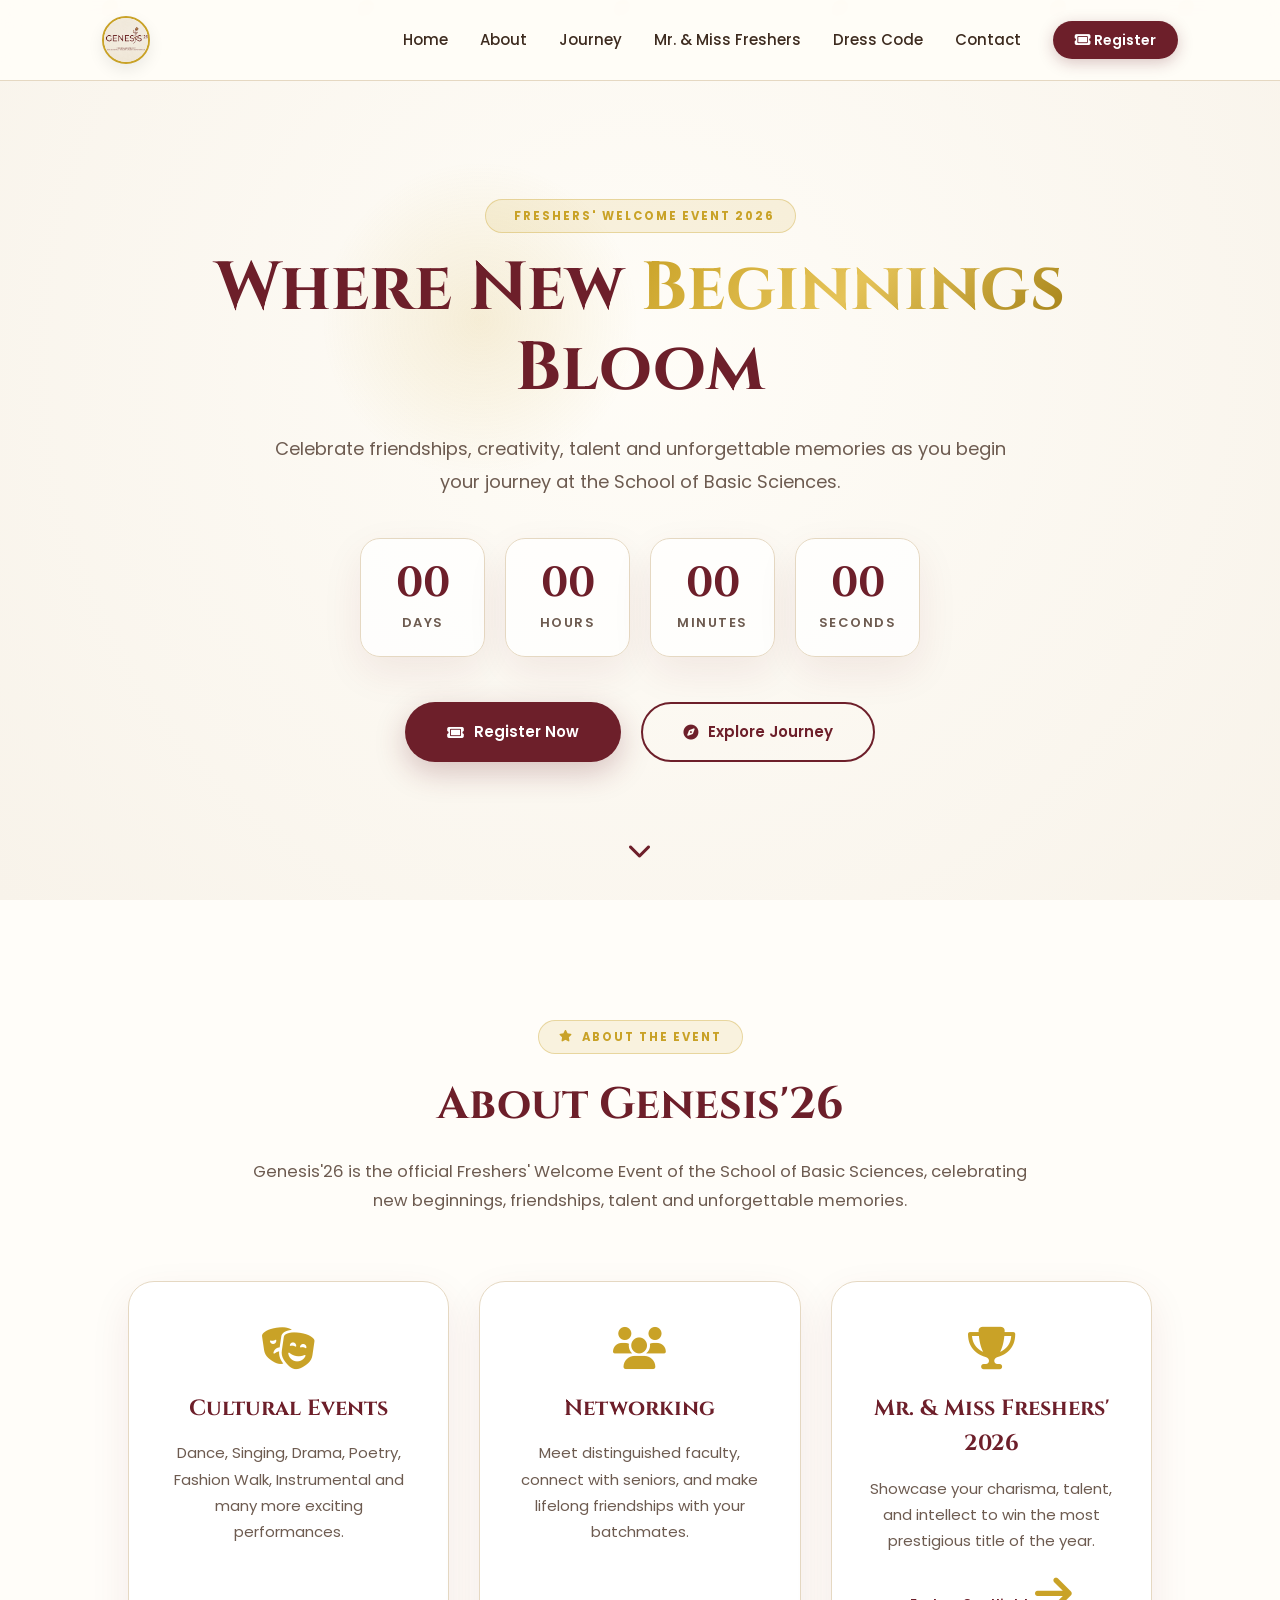
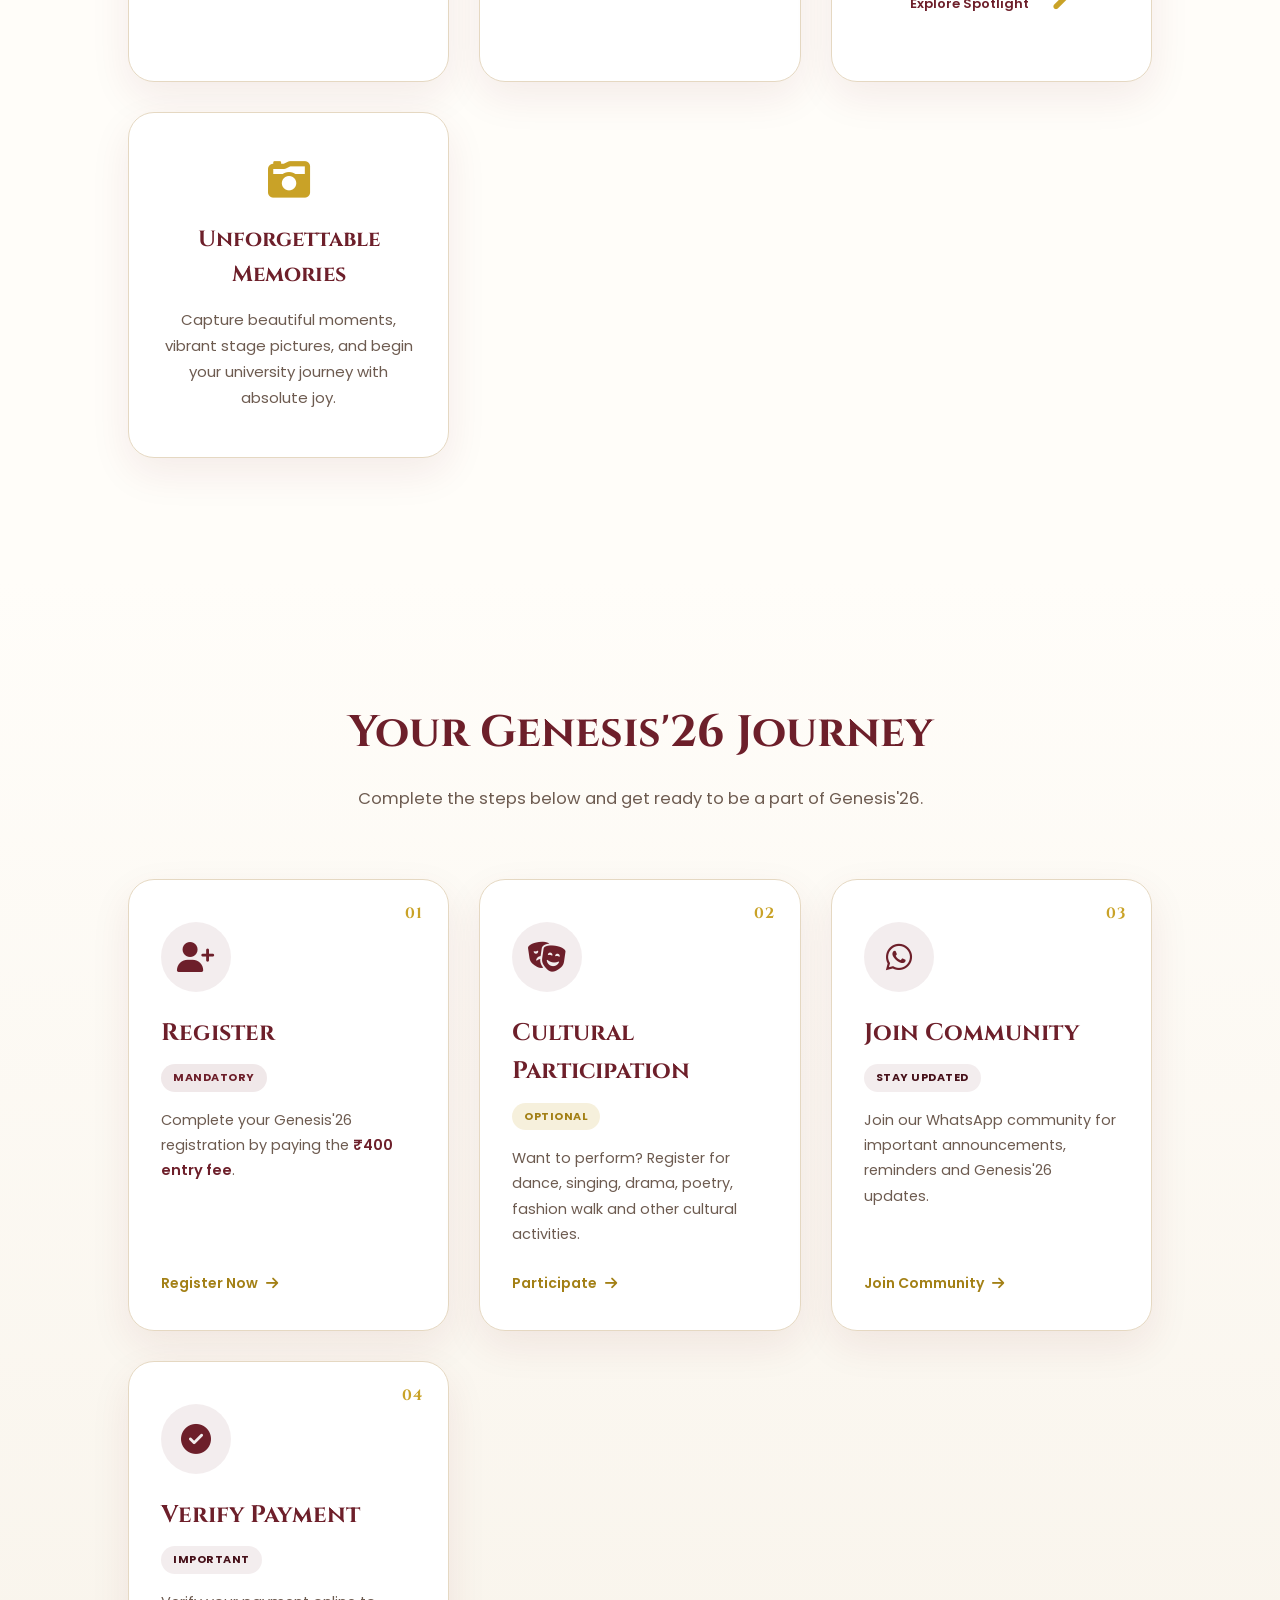
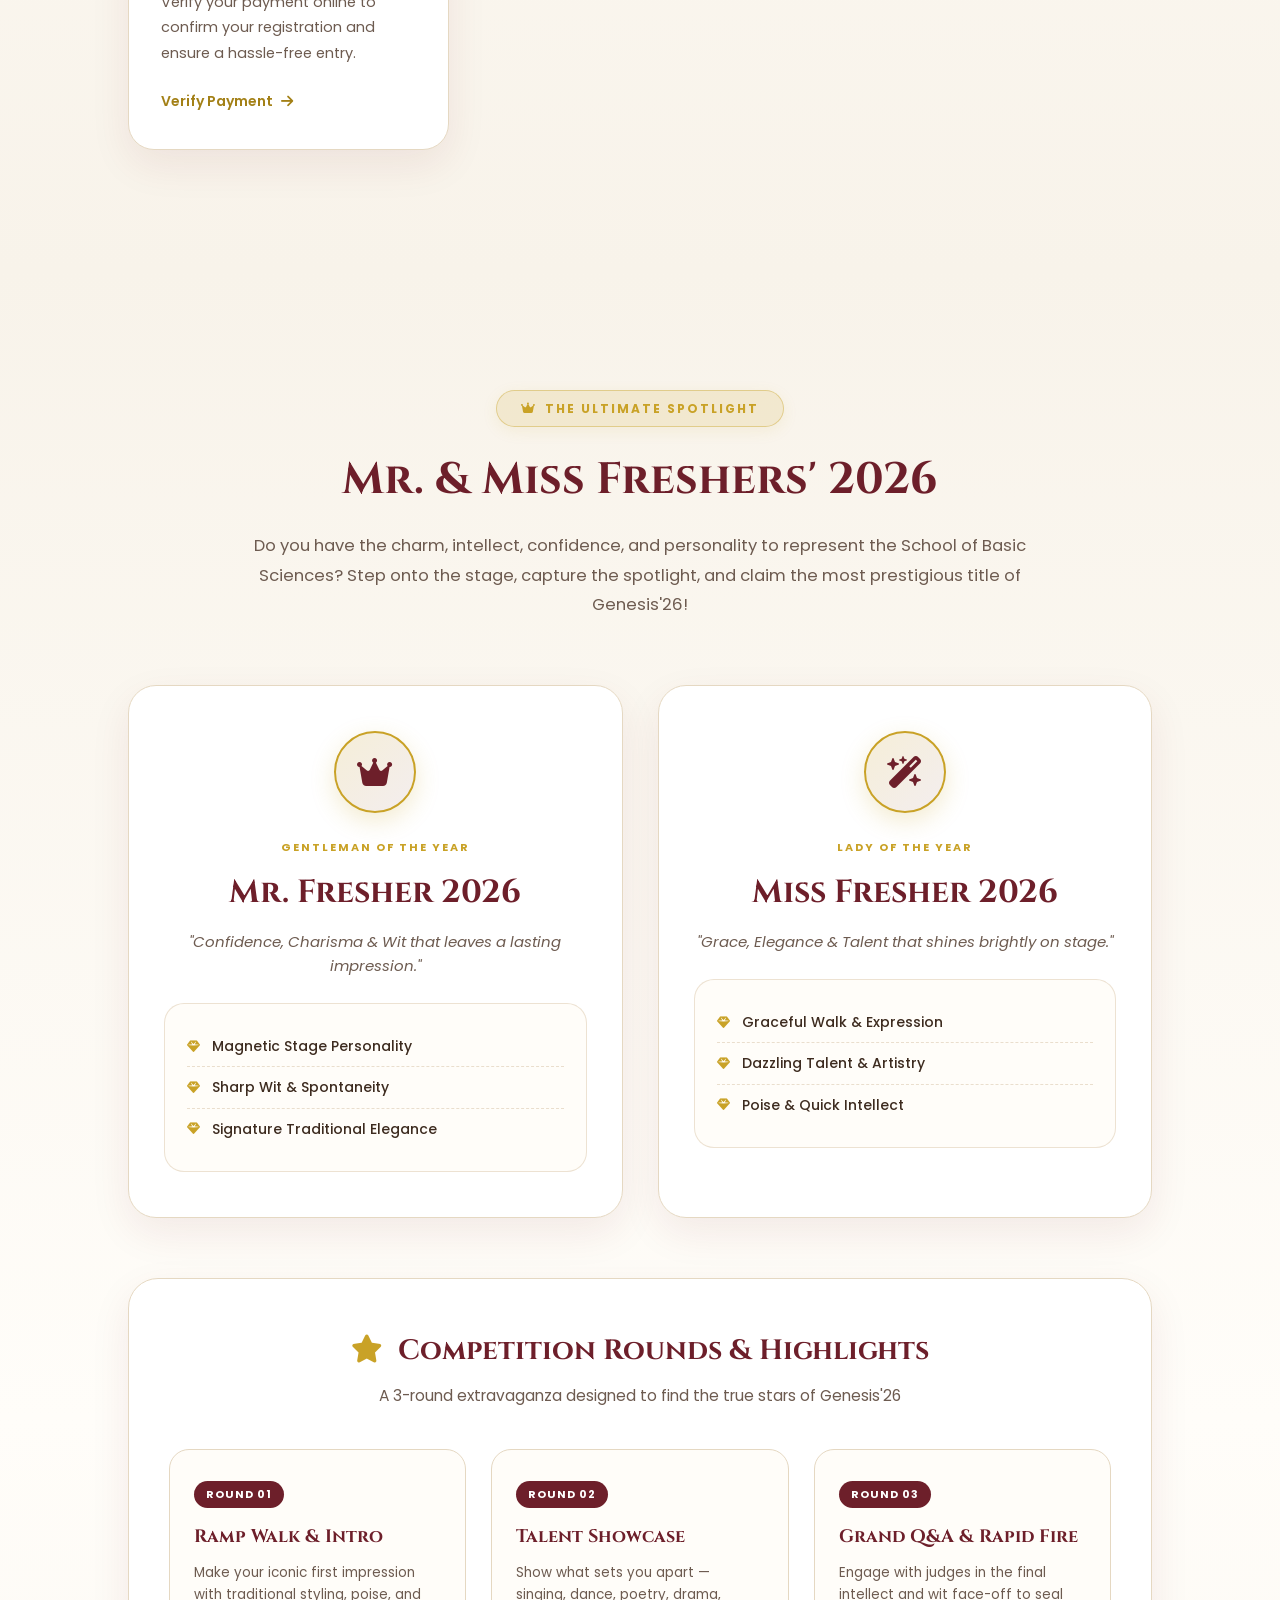
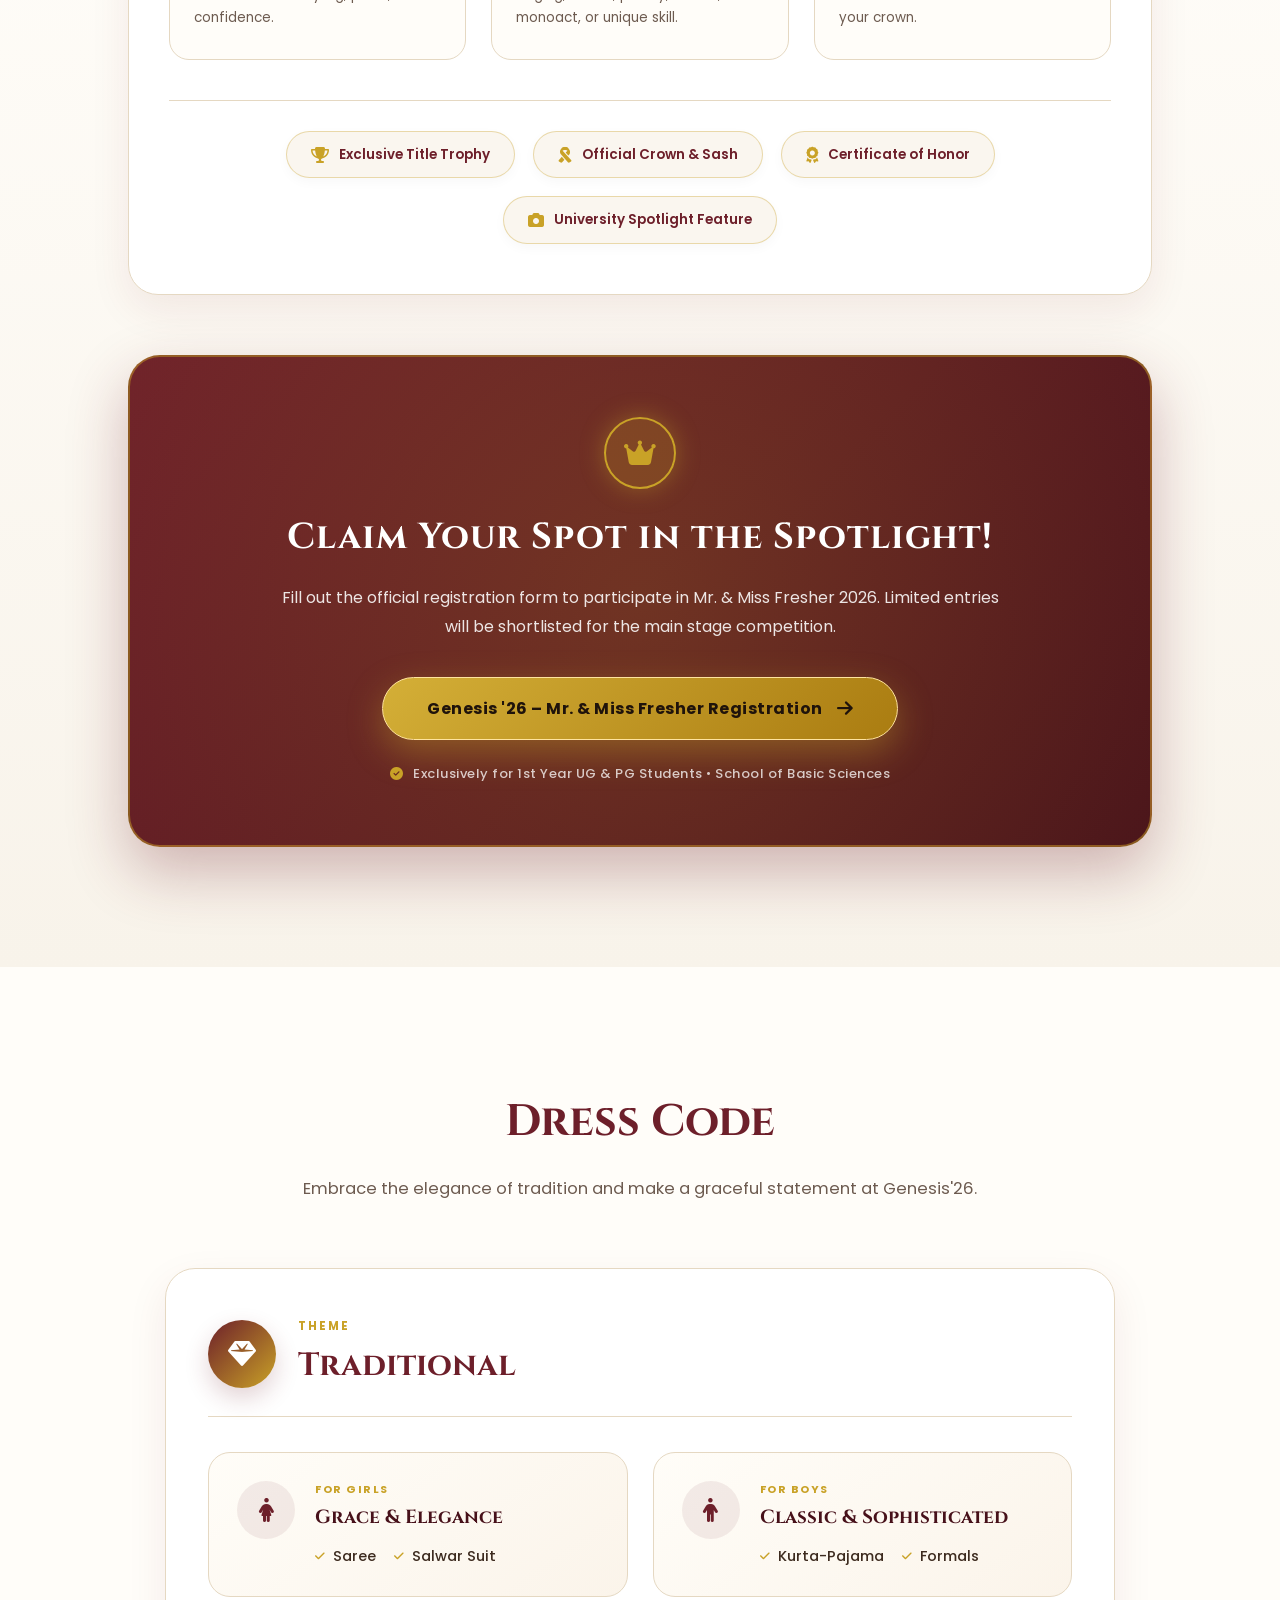
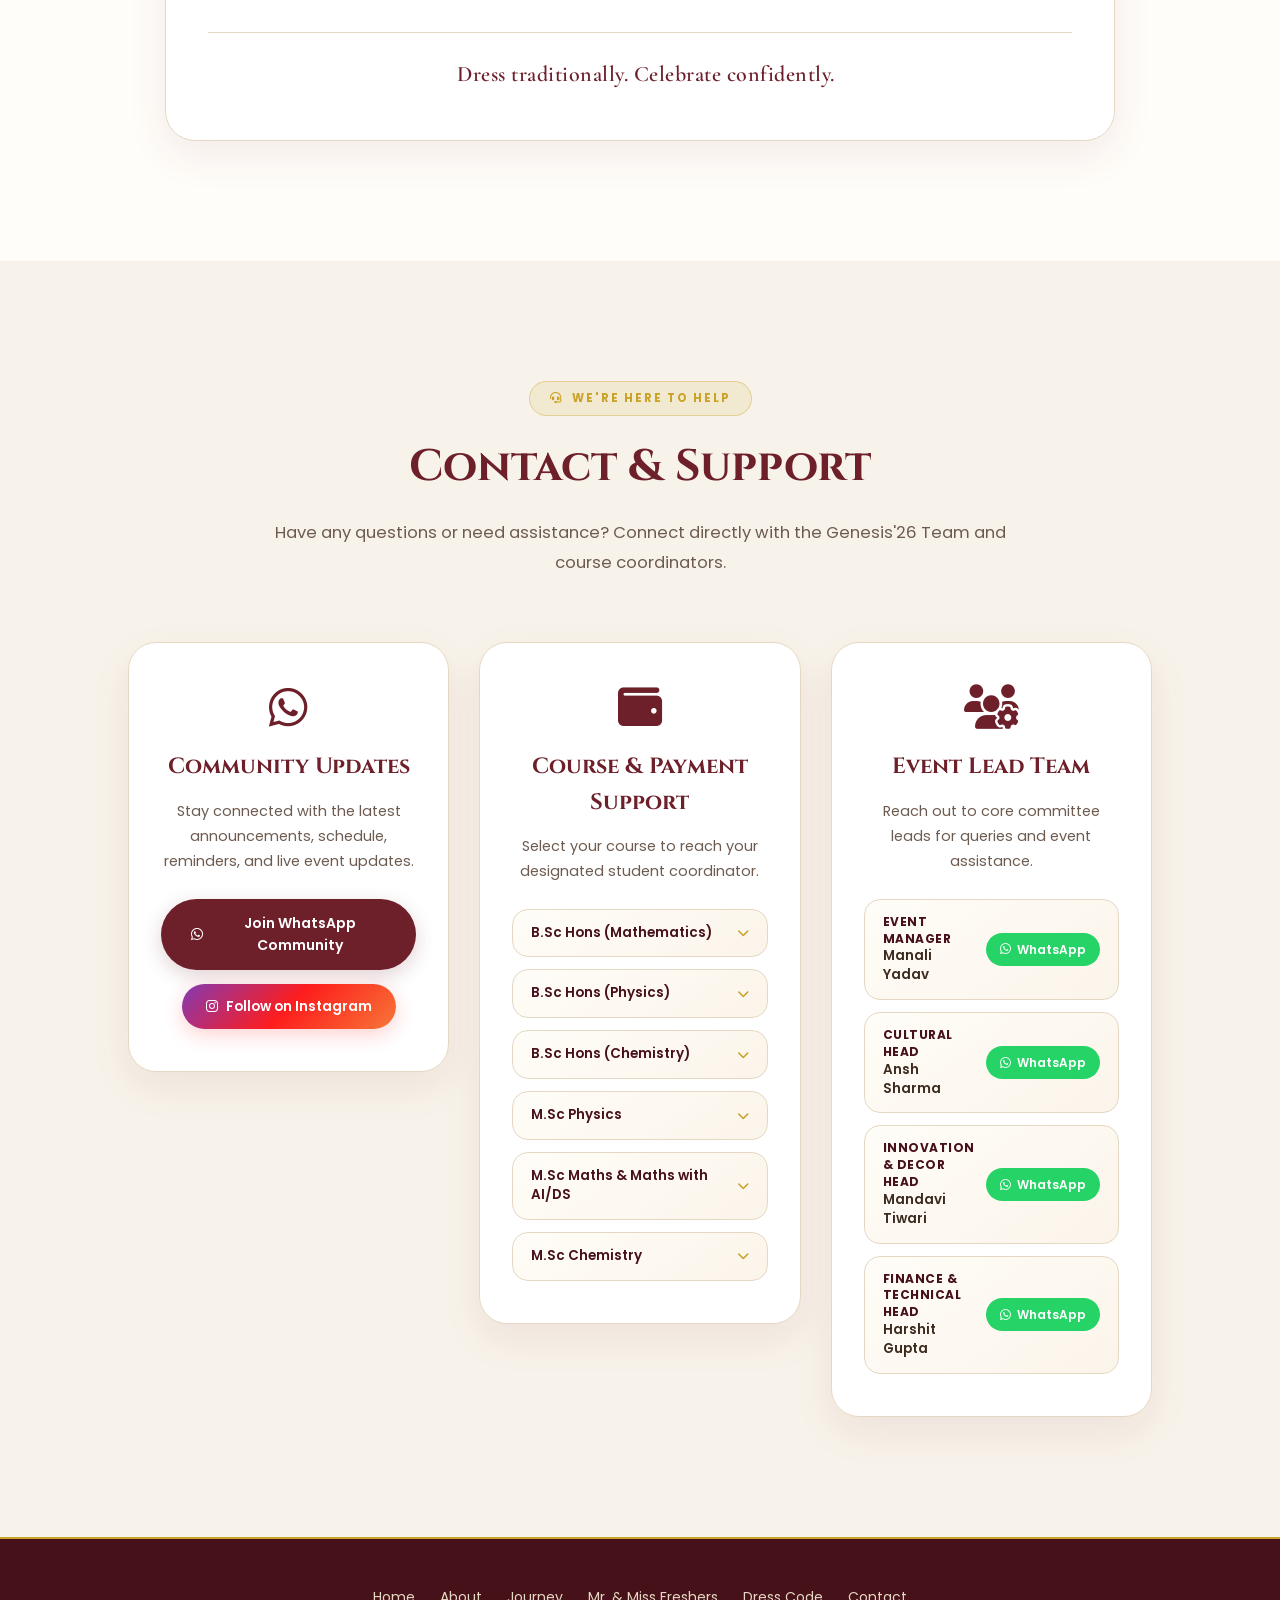
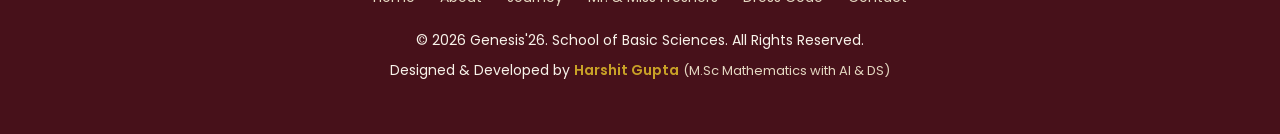
==== index.html @ 23b7098a "ui improved" ====
<!DOCTYPE html>
<html lang="en">

<head>

<meta charset="UTF-8">
<meta name="viewport" content="width=device-width, initial-scale=1.0">

<title>Genesis'26 | Freshers Welcome Event</title>

<!-- Google Fonts -->

<link rel="preconnect" href="https://fonts.googleapis.com">

<link rel="preconnect" href="https://fonts.gstatic.com" crossorigin>

<link href="https://fonts.googleapis.com/css2?family=Cinzel:wght@400;500;600;700&family=Cormorant+Garamond:wght@300;400;500;600&family=Poppins:wght@300;400;500;600;700&display=swap" rel="stylesheet">

<!-- Font Awesome -->

<link rel="stylesheet"
href="https://cdnjs.cloudflare.com/ajax/libs/font-awesome/6.6.0/css/all.min.css">

<!-- AOS -->

<link rel="stylesheet"
href="https://unpkg.com/aos@2.3.4/dist/aos.css">

<link rel="stylesheet" href="css/style.css?v=3">

<link rel="stylesheet" href="css/animation.css?v=3">

<link rel="stylesheet" href="css/responsive.css?v=3">

</head>

<body>

<!-- Loader -->

<div id="loader">

<h1>GENESIS'26</h1>

<div class="loading-line"></div>

</div>

<!-- Navigation -->

<!-- Navigation -->
<nav>

    <a href="#" class="logo">
        <div class="logo-circle">
            <img src="assets/logo.png" alt="Genesis'26 Logo">
        </div>
    </a>

    <!-- Desktop Menu -->
    <ul class="desktop-menu">
        <li><a href="#">Home</a></li>
        <li><a href="#about">About</a></li>
        <li><a href="#journey">Journey</a></li>
        <li><a href="#mrms-freshers">Mr. & Miss Freshers</a></li>
        <li><a href="#dress-code">Dress Code</a></li>
        <li><a href="#contact">Contact</a></li>
        <li>
            <a href="https://docs.google.com/forms/d/e/1FAIpQLSf6gBed81PYMRH6tjXz_ehnyQQ0bF1U9x2OsUfkzPPjK8BMwQ/viewform"
               target="_blank"
               class="nav-cta">
                <i class="fa-solid fa-ticket"></i> Register
            </a>
        </li>
    </ul>

    <!-- Mobile Menu Button -->
    <button class="menu-toggle" id="menuToggle" aria-label="Open Menu">
        <i class="fa-solid fa-bars"></i>
    </button>

</nav>

<!-- Mobile Menu -->
<div class="mobile-menu" id="mobileMenu">

    <a href="#"><i class="fa-solid fa-house"></i> Home</a>
    <a href="#about"><i class="fa-solid fa-sparkles"></i> About</a>
    <a href="#journey"><i class="fa-solid fa-route"></i> Journey</a>
    <a href="#mrms-freshers"><i class="fa-solid fa-crown"></i> Mr. & Miss Freshers</a>
    <a href="#dress-code"><i class="fa-solid fa-gem"></i> Dress Code</a>
    <a href="#contact"><i class="fa-solid fa-headset"></i> Contact</a>
    <a href="https://docs.google.com/forms/d/e/1FAIpQLSf6gBed81PYMRH6tjXz_ehnyQQ0bF1U9x2OsUfkzPPjK8BMwQ/viewform"
       target="_blank"
       class="mobile-nav-cta">
        <i class="fa-solid fa-ticket"></i> Register Now (₹400)
    </a>

</div>

<!-- Hero Section -->

<section class="hero" id="home">

    <!-- Floating Petals -->
    <div class="petals">
        <span></span>
        <span></span>
        <span></span>
        <span></span>
        <span></span>
        <span></span>
    </div>

    <!-- Mouse Glow -->
    <div class="cursor-glow"></div>

    <div class="hero-content">

        <div class="section-tag" data-aos="fade-down">
            <i class="fa-solid fa-sparkles"></i> Freshers' Welcome Event 2026
        </div>

        <h1>
            Where New <span>Beginnings</span> Bloom
        </h1>

        <p>
            Celebrate friendships, creativity, talent and unforgettable
            memories as you begin your journey at the
            School of Basic Sciences.
        </p>

        <!-- Countdown -->

        <div class="countdown">

            <div>

                <h2 id="days">00</h2>

                <span>Days</span>

            </div>

            <div>

                <h2 id="hours">00</h2>

                <span>Hours</span>

            </div>

            <div>

                <h2 id="minutes">00</h2>

                <span>Minutes</span>

            </div>

            <div>

                <h2 id="seconds">00</h2>

                <span>Seconds</span>

            </div>

        </div>

        <div class="buttons">

            <a href="https://docs.google.com/forms/d/e/1FAIpQLSf6gBed81PYMRH6tjXz_ehnyQQ0bF1U9x2OsUfkzPPjK8BMwQ/viewform"
               target="_blank"
               class="btn">
                <i class="fa-solid fa-ticket"></i> Register Now
            </a>

            <a href="#journey" class="btn outline">
                <i class="fa-solid fa-compass"></i> Explore Journey
            </a>

        </div>

    </div>

    <a href="#about" class="scroll-down" aria-label="Scroll Down">

        <i class="fa-solid fa-chevron-down"></i>

    </a>

</section>

<!-- ================= About Genesis ================= -->

<section class="about" id="about">

    <div class="section-heading" data-aos="fade-up">

        <div class="section-tag">
            <i class="fa-solid fa-star"></i> About The Event
        </div>

        <h2>About Genesis'26</h2>

        <p>
            Genesis'26 is the official Freshers' Welcome Event of the
            School of Basic Sciences, celebrating new beginnings,
            friendships, talent and unforgettable memories.
        </p>

    </div>

    <div class="about-grid">

        <div class="about-card" data-aos="fade-up" data-aos-delay="100">

            <i class="fa-solid fa-masks-theater"></i>

            <h3>Cultural Events</h3>

            <p>
                Dance, Singing, Drama, Poetry, Fashion Walk,
                Instrumental and many more exciting performances.
            </p>

        </div>

        <div class="about-card" data-aos="fade-up" data-aos-delay="200">

            <i class="fa-solid fa-users"></i>

            <h3>Networking</h3>

            <p>
                Meet distinguished faculty, connect with seniors, and make
                lifelong friendships with your batchmates.
            </p>

        </div>

        <a href="#mrms-freshers" class="about-card" data-aos="fade-up" data-aos-delay="300">

            <i class="fa-solid fa-trophy"></i>

            <h3>Mr. & Miss Freshers' 2026</h3>

            <p>
                Showcase your charisma, talent, and intellect to win the most
                prestigious title of the year.
            </p>

            <span class="about-card-badge">
                Explore Spotlight <i class="fa-solid fa-arrow-right"></i>
            </span>

        </a>

        <div class="about-card" data-aos="fade-up" data-aos-delay="400">

            <i class="fa-solid fa-camera-retro"></i>

            <h3>Unforgettable Memories</h3>

            <p>
                Capture beautiful moments, vibrant stage pictures, and begin your
                university journey with absolute joy.
            </p>

        </div>

    </div>

</section>

<!-- ================= Journey ================= -->

<!-- ================= Journey ================= -->

<section class="journey" id="journey">

    <div class="section-heading" data-aos="fade-up">

        <h2>Your Genesis'26 Journey</h2>

        <p>
            Complete the steps below and get ready to be a part of Genesis'26.
        </p>

    </div>


    <div class="journey-grid">


        <!-- Step 1 -->

        <a href="https://docs.google.com/forms/d/e/1FAIpQLSf6gBed81PYMRH6tjXz_ehnyQQ0bF1U9x2OsUfkzPPjK8BMwQ/viewform"
           class="journey-card"
           data-aos="zoom-in">

            <div class="step-number">
                01
            </div>

            <div class="icon">
                <i class="fa-solid fa-user-plus"></i>
            </div>

            <h3>Register</h3>

            <span class="journey-badge required">
                Mandatory
            </span>

            <p>
                Complete your Genesis'26 registration by paying the
                <strong>₹400 entry fee</strong>.
            </p>

            <span class="journey-action">
                Register Now <i class="fa-solid fa-arrow-right"></i>
            </span>

        </a>


        <!-- Step 2 -->

        <a href="https://docs.google.com/forms/d/e/1FAIpQLSepn1GSnu598Kvq3gAB-x4eQe6qyn5uHbslV-omFj0wv4gcew/viewform?usp=send_form"
           class="journey-card"
           data-aos="zoom-in"
           data-aos-delay="100">

            <div class="step-number">
                02
            </div>

            <div class="icon">
                <i class="fa-solid fa-masks-theater"></i>
            </div>

            <h3>Cultural Participation</h3>

            <span class="journey-badge optional">
                Optional
            </span>

            <p>
                Want to perform? Register for dance, singing, drama,
                poetry, fashion walk and other cultural activities.
            </p>

            <span class="journey-action">
                Participate <i class="fa-solid fa-arrow-right"></i>
            </span>

        </a>


        <!-- Step 3 -->

        <a href="https://chat.whatsapp.com/CKkYuciwZ4v6nykFmKkNZO"
           class="journey-card"
           data-aos="zoom-in"
           data-aos-delay="200"
           target="_blank">

            <div class="step-number">
                03
            </div>

            <div class="icon">
                <i class="fa-brands fa-whatsapp"></i>
            </div>

            <h3>Join Community</h3>

            <span class="journey-badge recommended">
                Stay Updated
            </span>

            <p>
                Join our WhatsApp community for important announcements,
                reminders and Genesis'26 updates.
            </p>

            <span class="journey-action">
                Join Community <i class="fa-solid fa-arrow-right"></i>
            </span>

        </a>


        <!-- Step 4 -->

        <a href="https://genesis26-mocha.vercel.app/"
           class="journey-card"
           data-aos="zoom-in"
           data-aos-delay="300"
           target="_blank">

            <div class="step-number">
                04
            </div>

            <div class="icon">
                <i class="fa-solid fa-circle-check"></i>
            </div>

            <h3>Verify Payment</h3>

            <span class="journey-badge recommended">
                Important
            </span>

            <p>
                Verify your payment online to confirm your registration
                and ensure a hassle-free entry.
            </p>

            <span class="journey-action">
                Verify Payment <i class="fa-solid fa-arrow-right"></i>
            </span>

        </a>

    </div>

</section>

<!-- ================= Mr. & Miss Freshers Section ================= -->

<section class="mrms-section" id="mrms-freshers">

    <div class="section-heading" data-aos="fade-up">

        <div class="spotlight-badge">
            <i class="fa-solid fa-crown"></i>
            <span>THE ULTIMATE SPOTLIGHT</span>
        </div>

        <h2>Mr. & Miss Freshers' 2026</h2>

        <p>
            Do you have the charm, intellect, confidence, and personality to represent
            the School of Basic Sciences? Step onto the stage, capture the spotlight,
            and claim the most prestigious title of Genesis'26!
        </p>

    </div>

    <!-- Dual Title Showcase Cards -->
    <div class="mrms-titles-grid">

        <!-- Mr. Fresher Card -->
        <div class="mrms-title-card mr-card" data-aos="fade-right" data-aos-delay="100">
            <div class="crown-icon-wrap">
                <i class="fa-solid fa-crown"></i>
            </div>
            <span class="title-tag">GENTLEMAN OF THE YEAR</span>
            <h3>Mr. Fresher 2026</h3>
            <p class="title-quote">"Confidence, Charisma & Wit that leaves a lasting impression."</p>

            <ul class="title-criteria">
                <li><i class="fa-solid fa-gem"></i> Magnetic Stage Personality</li>
                <li><i class="fa-solid fa-gem"></i> Sharp Wit & Spontaneity</li>
                <li><i class="fa-solid fa-gem"></i> Signature Traditional Elegance</li>
            </ul>
        </div>

        <!-- Miss Fresher Card -->
        <div class="mrms-title-card ms-card" data-aos="fade-left" data-aos-delay="200">
            <div class="crown-icon-wrap">
                <i class="fa-solid fa-wand-magic-sparkles"></i>
            </div>
            <span class="title-tag">LADY OF THE YEAR</span>
            <h3>Miss Fresher 2026</h3>
            <p class="title-quote">"Grace, Elegance & Talent that shines brightly on stage."</p>

            <ul class="title-criteria">
                <li><i class="fa-solid fa-gem"></i> Graceful Walk & Expression</li>
                <li><i class="fa-solid fa-gem"></i> Dazzling Talent & Artistry</li>
                <li><i class="fa-solid fa-gem"></i> Poise & Quick Intellect</li>
            </ul>
        </div>

    </div>

    <!-- Rounds & Competition Highlights -->
    <div class="mrms-rounds-wrap" data-aos="fade-up" data-aos-delay="250">
        <div class="mrms-rounds-header">
            <h3><i class="fa-solid fa-star"></i> Competition Rounds & Highlights</h3>
            <p>A 3-round extravaganza designed to find the true stars of Genesis'26</p>
        </div>

        <div class="mrms-rounds-grid">
            <div class="round-card">
                <span class="round-num">Round 01</span>
                <h4>Ramp Walk & Intro</h4>
                <p>Make your iconic first impression with traditional styling, poise, and confidence.</p>
            </div>

            <div class="round-card">
                <span class="round-num">Round 02</span>
                <h4>Talent Showcase</h4>
                <p>Show what sets you apart — singing, dance, poetry, drama, monoact, or unique skill.</p>
            </div>

            <div class="round-card">
                <span class="round-num">Round 03</span>
                <h4>Grand Q&A & Rapid Fire</h4>
                <p>Engage with judges in the final intellect and wit face-off to seal your crown.</p>
            </div>
        </div>

        <div class="mrms-perks">
            <div class="perk-item">
                <i class="fa-solid fa-trophy"></i>
                <span>Exclusive Title Trophy</span>
            </div>
            <div class="perk-item">
                <i class="fa-solid fa-ribbon"></i>
                <span>Official Crown & Sash</span>
            </div>
            <div class="perk-item">
                <i class="fa-solid fa-award"></i>
                <span>Certificate of Honor</span>
            </div>
            <div class="perk-item">
                <i class="fa-solid fa-camera"></i>
                <span>University Spotlight Feature</span>
            </div>
        </div>
    </div>

    <!-- Highlighted Call-To-Action Banner -->
    <div class="mrms-cta-banner" data-aos="zoom-in" data-aos-delay="300">
        <div class="mrms-cta-content">
            <div class="cta-crown">
                <i class="fa-solid fa-crown"></i>
            </div>
            <h3>Claim Your Spot in the Spotlight!</h3>
            <p>
                Fill out the official registration form to participate in Mr. & Miss Fresher 2026.
                Limited entries will be shortlisted for the main stage competition.
            </p>
            
            <a href="https://docs.google.com/forms/d/e/1FAIpQLSf9-P45pwdyvJISWkXBHHG60UiIFCu0jmnZuHa7Mhtq5X46Wg/viewform"
               class="mrms-cta-btn"
               target="_blank">
                <span class="btn-text">Genesis '26 – Mr. & Miss Fresher Registration</span>
                <i class="fa-solid fa-arrow-right"></i>
            </a>

            <span class="mrms-eligibility-note">
                <i class="fa-solid fa-circle-check"></i>
                Exclusively for 1st Year UG & PG Students • School of Basic Sciences
            </span>
        </div>
    </div>

</section>

<!-- ================= Dress Code ================= -->

<section class="dress-code" id="dress-code">

    <div class="section-heading" data-aos="fade-up">

        <h2>Dress Code</h2>

        <p>
            Embrace the elegance of tradition and make a graceful
            statement at Genesis'26.
        </p>

    </div>


    <div class="dress-code-card" data-aos="fade-up" data-aos-delay="100">

        <!-- Dress Code Header -->

        <div class="dress-header">

            <div class="dress-icon">
                <i class="fa-solid fa-gem"></i>
            </div>

            <div>
                <span class="dress-label">THEME</span>
                <h3>Traditional</h3>
            </div>

        </div>


        <!-- Dress Options -->

        <div class="dress-grid">


            <!-- Girls -->

            <div class="dress-item">

                <div class="dress-item-icon">
                    <i class="fa-solid fa-person-dress"></i>
                </div>

                <div class="dress-item-content">

                    <span class="dress-for">FOR GIRLS</span>

                    <h4>Grace & Elegance</h4>

                    <ul>
                        <li>
                            <i class="fa-solid fa-check"></i>
                            Saree
                        </li>

                        <li>
                            <i class="fa-solid fa-check"></i>
                            Salwar Suit
                        </li>
                    </ul>

                </div>

            </div>


            <!-- Boys -->

            <div class="dress-item">

                <div class="dress-item-icon">
                    <i class="fa-solid fa-person"></i>
                </div>

                <div class="dress-item-content">

                    <span class="dress-for">FOR BOYS</span>

                    <h4>Classic & Sophisticated</h4>

                    <ul>
                        <li>
                            <i class="fa-solid fa-check"></i>
                            Kurta-Pajama
                        </li>

                        <li>
                            <i class="fa-solid fa-check"></i>
                            Formals
                        </li>
                    </ul>

                </div>

            </div>


        </div>


        <!-- Dress Code Note -->

        <div class="dress-note">

            <i class="fa-solid fa-sparkles"></i>

            <p>
                Dress traditionally. Celebrate confidently.
            </p>

        </div>

    </div>

</section>


<!-- ================= Contact ================= -->

<section class="contact-section" id="contact">

    <div class="section-heading" data-aos="fade-up">

        <div class="section-tag">
            <i class="fa-solid fa-headset"></i> We're Here To Help
        </div>

        <h2>Contact & Support</h2>

        <p>
            Have any questions or need assistance? Connect directly with the Genesis'26 Team and course coordinators.
        </p>

    </div>

    <div class="contact-grid">

        <!-- Community Card -->
        <div class="contact-card" data-aos="fade-up">

            <i class="fa-brands fa-whatsapp"></i>

            <h3>Community Updates</h3>

            <p>
                Stay connected with the latest announcements, schedule,
                reminders, and live event updates.
            </p>

            <a href="https://chat.whatsapp.com/CKkYuciwZ4v6nykFmKkNZO"
               target="_blank"
               class="contact-btn">
                <i class="fa-brands fa-whatsapp"></i> Join WhatsApp Community
            </a>

            <a href="https://www.instagram.com/_.genesis._2026/"
               target="_blank"
               class="instagram-link">
                <i class="fa-brands fa-instagram"></i> Follow on Instagram
            </a>

        </div>

        <!-- Payment & Course Support Card -->
        <div class="contact-card coordinator-card"
             data-aos="fade-up"
             data-aos-delay="200">

            <i class="fa-solid fa-wallet"></i>

            <h3>Course & Payment Support</h3>

            <p class="coordinator-intro">
                Select your course to reach your designated student coordinator.
            </p>

            <div class="coordinator-list">

                <!-- Mathematics & Physics -->
                <details class="coordinator-item">
                    <summary>
                        <span>B.Sc Hons (Mathematics)</span>
                        <i class="fa-solid fa-chevron-down"></i>
                    </summary>
                    <div class="coordinator-details">
                        <p>Ishaan Deep Singh Malhotra</p>
                        <a href="https://wa.me/+918303491202" target="_blank">
                            <i class="fa-brands fa-whatsapp"></i> Message
                        </a>
                    </div>
                </details>

                <details class="coordinator-item">
                    <summary>
                        <span>B.Sc Hons (Physics)</span>
                        <i class="fa-solid fa-chevron-down"></i>
                    </summary>
                    <div class="coordinator-details">
                        <p>Shivanshu</p>
                        <a href="https://wa.me/+917388967557" target="_blank">
                            <i class="fa-brands fa-whatsapp"></i> Message
                        </a>
                    </div>
                </details>

                <!-- Chemistry -->
                <details class="coordinator-item">
                    <summary>
                        <span>B.Sc Hons (Chemistry)</span>
                        <i class="fa-solid fa-chevron-down"></i>
                    </summary>
                    <div class="coordinator-details">
                        <p>Sanyogita Omar</p>
                        <a href="https://wa.me/+919452030342" target="_blank">
                            <i class="fa-brands fa-whatsapp"></i> Message
                        </a>
                    </div>
                </details>

                <!-- M.Sc Physics -->
                <details class="coordinator-item">
                    <summary>
                        <span>M.Sc Physics</span>
                        <i class="fa-solid fa-chevron-down"></i>
                    </summary>
                    <div class="coordinator-details">
                        <p>Aryan Raj</p>
                        <a href="https://wa.me/+918467908646" target="_blank">
                            <i class="fa-brands fa-whatsapp"></i> Message
                        </a>
                    </div>
                </details>

                <!-- M.Sc Mathematics -->
                <details class="coordinator-item">
                    <summary>
                        <span>M.Sc Maths & Maths with AI/DS</span>
                        <i class="fa-solid fa-chevron-down"></i>
                    </summary>
                    <div class="coordinator-details">
                        <p>Vipin Kumar</p>
                        <a href="https://wa.me/+918601804759" target="_blank">
                            <i class="fa-brands fa-whatsapp"></i> Message
                        </a>
                    </div>
                </details>

                <!-- M.Sc Chemistry -->
                <details class="coordinator-item">
                    <summary>
                        <span>M.Sc Chemistry</span>
                        <i class="fa-solid fa-chevron-down"></i>
                    </summary>
                    <div class="coordinator-details">
                        <p>Kshama Yadav</p>
                        <a href="https://wa.me/+917080405771" target="_blank">
                            <i class="fa-brands fa-whatsapp"></i> Message
                        </a>
                    </div>
                </details>

            </div>

        </div>

        <!-- Event Coordination Team Card -->
        <div class="contact-card coordinator-card" data-aos="fade-up" data-aos-delay="100">

            <i class="fa-solid fa-users-gear"></i>

            <h3>Event Lead Team</h3>

            <p class="coordinator-intro">
                Reach out to core committee leads for queries and event assistance.
            </p>

            <div class="team-contact-list">

                <div class="team-contact-item">
                    <div class="team-info">
                        <strong>Event Manager</strong>
                        <span>Manali Yadav</span>
                    </div>
                    <a href="https://wa.me/+919555443849" target="_blank">
                        <i class="fa-brands fa-whatsapp"></i> WhatsApp
                    </a>
                </div>

                <div class="team-contact-item">
                    <div class="team-info">
                        <strong>Cultural Head</strong>
                        <span>Ansh Sharma</span>
                    </div>
                    <a href="https://wa.me/+916387165866" target="_blank">
                        <i class="fa-brands fa-whatsapp"></i> WhatsApp
                    </a>
                </div>

                <div class="team-contact-item">
                    <div class="team-info">
                        <strong>Innovation & Decor Head</strong>
                        <span>Mandavi Tiwari</span>
                    </div>
                    <a href="https://wa.me/+919451834821" target="_blank">
                        <i class="fa-brands fa-whatsapp"></i> WhatsApp
                    </a>
                </div>

                <div class="team-contact-item">
                    <div class="team-info">
                        <strong>Finance & Technical Head</strong>
                        <span>Harshit Gupta</span>
                    </div>
                    <a href="https://wa.me/+918874704090" target="_blank">
                        <i class="fa-brands fa-whatsapp"></i> WhatsApp
                    </a>
                </div>

            </div>

        </div>

    </div>

</section>

<!-- ================= Footer ================= -->

<footer class="footer">

    <ul class="footer-links">
        <li><a href="#home">Home</a></li>
        <li><a href="#about">About</a></li>
        <li><a href="#journey">Journey</a></li>
        <li><a href="#mrms-freshers">Mr. & Miss Freshers</a></li>
        <li><a href="#dress-code">Dress Code</a></li>
        <li><a href="#contact">Contact</a></li>
    </ul>

    <p>
        © 2026 Genesis'26. School of Basic Sciences. All Rights Reserved.
    </p>

    <p>
        Designed & Developed by
        <strong>Harshit Gupta</strong>
        <span>(M.Sc Mathematics with AI & DS)</span>
    </p>

</footer>

<script src="https://cdnjs.cloudflare.com/ajax/libs/gsap/3.12.5/gsap.min.js"></script>
<script src="https://unpkg.com/aos@2.3.4/dist/aos.js"></script>
<script src="js/app.js?v=4"></script>

</body>

</html>
---- css/style.css ----
/* ===================================================
   GENESIS '26 - OFFICIAL EVENT STYLESHEET
   School of Basic Sciences | Freshers Welcome Event
   =================================================== */

:root {
    --primary: #6D1F2A;
    --primary-dark: #47111A;
    --primary-light: #8B2635;
    --secondary: #9B2C3C;

    --gold: #C9A227;
    --gold-light: #E5C358;
    --gold-dark: #A38016;

    --cream: #F8F3EA;
    --paper: #FFFDF9;
    --card-bg: #FFFFFF;

    --text: #3D2B1F;
    --text-muted: #6D5B50;
    --border: #E5D8C2;
    --border-gold: rgba(201, 162, 39, 0.4);

    --shadow-sm: 0 4px 15px rgba(0, 0, 0, 0.05);
    --shadow: 0 15px 40px rgba(109, 31, 42, 0.08);
    --shadow-lg: 0 25px 60px rgba(109, 31, 42, 0.15);
    --shadow-gold: 0 12px 35px rgba(201, 162, 39, 0.25);
}

/* ===========================
   Base & Reset
   =========================== */

* {
    margin: 0;
    padding: 0;
    box-sizing: border-box;
}

html {
    scroll-behavior: smooth;
}

body {
    font-family: 'Poppins', sans-serif;
    background: var(--cream);
    color: var(--text);
    overflow-x: hidden;
    line-height: 1.6;
}

/* Custom Scrollbar */
::-webkit-scrollbar {
    width: 10px;
}

::-webkit-scrollbar-track {
    background: var(--cream);
}

::-webkit-scrollbar-thumb {
    background: var(--primary);
    border-radius: 20px;
    border: 2px solid var(--cream);
}

::-webkit-scrollbar-thumb:hover {
    background: var(--gold);
}

/* ===========================
   Preloader
   =========================== */

#loader {
    position: fixed;
    inset: 0;
    background: var(--cream);
    display: flex;
    justify-content: center;
    align-items: center;
    flex-direction: column;
    z-index: 99999;
}

#loader h1 {
    font-family: 'Cinzel', serif;
    font-size: 52px;
    color: var(--primary);
    letter-spacing: 8px;
    font-weight: 700;
}

.loading-line {
    width: 220px;
    height: 4px;
    background: rgba(229, 216, 194, 0.6);
    margin-top: 25px;
    overflow: hidden;
    border-radius: 50px;
    position: relative;
}

.loading-line::after {
    content: "";
    display: block;
    width: 45%;
    height: 100%;
    background: var(--gold);
    border-radius: 50px;
    animation: loading 1.4s infinite ease-in-out;
}

@keyframes loading {
    0% { transform: translateX(-100%); }
    100% { transform: translateX(300%); }
}

/* ===========================
   Mouse Glow & Visual Accents
   =========================== */

.cursor-glow {
    position: fixed;
    width: 320px;
    height: 320px;
    background: radial-gradient(circle, rgba(201, 162, 39, 0.15), transparent 70%);
    pointer-events: none;
    border-radius: 50%;
    transform: translate(-50%, -50%);
    z-index: 0;
    transition: opacity 0.3s ease;
}

/* ===========================
   Navigation
   =========================== */

nav {
    position: fixed;
    top: 0;
    left: 0;
    width: 100%;
    padding: 16px 8%;
    display: flex;
    justify-content: space-between;
    align-items: center;
    background: rgba(255, 253, 248, 0.92);
    backdrop-filter: blur(18px);
    -webkit-backdrop-filter: blur(18px);
    z-index: 1000;
    border-bottom: 1px solid var(--border);
    transition: all 0.35s ease;
}

.logo {
    display: flex;
    align-items: center;
    gap: 12px;
    text-decoration: none;
}

.logo-circle {
    width: 48px;
    height: 48px;
    background: var(--paper);
    border-radius: 50%;
    display: flex;
    justify-content: center;
    align-items: center;
    box-shadow: 0 6px 16px rgba(0, 0, 0, 0.08);
    border: 2px solid var(--gold);
    overflow: hidden;
}

.logo img {
    width: 50px;
    height: 50px;
    object-fit: contain;
}

/* Desktop Menu */
.desktop-menu {
    display: flex;
    list-style: none;
    gap: 32px;
    align-items: center;
}

.desktop-menu a {
    text-decoration: none;
    font-weight: 500;
    font-size: 15px;
    color: var(--text);
    transition: color 0.3s ease;
    position: relative;
    padding: 4px 0;
}

.desktop-menu a::after {
    content: "";
    position: absolute;
    bottom: 0;
    left: 0;
    width: 0;
    height: 2px;
    background: var(--gold);
    transition: width 0.3s ease;
}

.desktop-menu a:hover {
    color: var(--primary);
}

.desktop-menu a:hover::after {
    width: 100%;
}

.nav-cta {
    background: var(--primary) !important;
    color: white !important;
    padding: 9px 22px !important;
    border-radius: 50px !important;
    font-weight: 600 !important;
    font-size: 14px !important;
    box-shadow: 0 4px 15px rgba(109, 31, 42, 0.25);
    transition: all 0.3s ease !important;
}

.nav-cta::after {
    display: none !important;
}

.nav-cta:hover {
    background: var(--gold) !important;
    color: #1f130b !important;
    transform: translateY(-2px);
    box-shadow: 0 6px 20px rgba(201, 162, 39, 0.35);
}

/* Mobile Menu Toggle */
.menu-toggle {
    display: none;
    width: 44px;
    height: 44px;
    border: none;
    border-radius: 50%;
    background: var(--primary);
    color: white;
    font-size: 18px;
    cursor: pointer;
    align-items: center;
    justify-content: center;
    transition: 0.3s ease;
}

.menu-toggle:hover {
    background: var(--primary-dark);
}

/* Mobile Menu Drawer */
.mobile-menu {
    display: none;
}

@media (max-width: 992px) {
    .desktop-menu {
        display: none;
    }

    .menu-toggle {
        display: flex;
    }

    .mobile-menu {
        display: flex;
        position: fixed;
        top: 82px;
        left: 20px;
        right: 20px;
        background: rgba(255, 253, 248, 0.98);
        backdrop-filter: blur(20px);
        -webkit-backdrop-filter: blur(20px);
        border: 1px solid var(--border);
        border-radius: 24px;
        padding: 20px;
        box-shadow: var(--shadow-lg);
        z-index: 999;
        flex-direction: column;
        gap: 6px;
        opacity: 0;
        visibility: hidden;
        transform: translateY(-15px);
        transition: all 0.35s ease;
    }

    .mobile-menu.active {
        opacity: 1;
        visibility: visible;
        transform: translateY(0);
    }

    .mobile-menu a {
        text-decoration: none;
        color: var(--text);
        font-weight: 500;
        padding: 13px 18px;
        border-radius: 14px;
        transition: 0.3s ease;
        font-size: 15px;
        display: flex;
        align-items: center;
        gap: 12px;
    }

    .mobile-menu a:hover {
        background: rgba(109, 31, 42, 0.08);
        color: var(--primary);
    }

    .mobile-menu .mobile-nav-cta {
        background: var(--primary) !important;
        color: white !important;
        text-align: center;
        justify-content: center;
        margin-top: 8px;
        font-weight: 600;
    }
}

/* ===========================
   Hero Section
   =========================== */

.hero {
    min-height: 100vh;
    position: relative;
    display: flex;
    justify-content: center;
    align-items: center;
    text-align: center;
    padding: 140px 20px 80px;
    background: radial-gradient(circle at center 40%, rgba(255, 253, 248, 0.95), rgba(248, 243, 234, 0.90));
    overflow: hidden;
}

.hero-content {
    max-width: 900px;
    position: relative;
    z-index: 2;
}

.hero h3 {
    font-size: 20px;
    letter-spacing: 3px;
    color: var(--gold);
    margin-bottom: 16px;
    text-transform: uppercase;
    font-weight: 600;
}

.hero h1 {
    font-family: 'Cinzel', serif;
    font-size: 68px;
    color: var(--primary);
    margin-bottom: 22px;
    line-height: 1.18;
    font-weight: 700;
}

.hero h1 span {
    color: var(--gold);
    background: linear-gradient(135deg, var(--gold) 0%, #E5C358 50%, var(--gold-dark) 100%);
    -webkit-background-clip: text;
    -webkit-text-fill-color: transparent;
}

.hero p {
    font-size: 18px;
    line-height: 1.85;
    margin-bottom: 40px;
    color: var(--text-muted);
    max-width: 750px;
    margin-left: auto;
    margin-right: auto;
}

/* Countdown Timer */
.countdown {
    display: flex !important;
    justify-content: center;
    align-items: center;
    gap: 20px;
    margin: 40px auto 45px;
    flex-wrap: wrap;
    max-width: 640px;
}

.countdown div {
    width: 125px;
    background: rgba(255, 255, 255, 0.75);
    backdrop-filter: blur(14px);
    -webkit-backdrop-filter: blur(14px);
    padding: 22px 15px;
    border-radius: 20px;
    box-shadow: var(--shadow);
    border: 1px solid var(--border);
    transition: all 0.4s ease;
    text-align: center;
}

.countdown div:hover {
    transform: translateY(-8px);
    border-color: var(--gold);
    box-shadow: var(--shadow-gold);
    background: rgba(255, 255, 255, 0.95);
}

.countdown h2 {
    font-size: 42px;
    color: var(--primary);
    font-family: 'Cinzel', serif;
    font-weight: 700;
    line-height: 1.1;
    margin: 0;
}

.countdown span {
    font-size: 13px;
    letter-spacing: 1.5px;
    color: var(--text-muted);
    text-transform: uppercase;
    font-weight: 600;
    display: block;
    margin-top: 6px;
}

/* Hero Action Buttons */
.buttons {
    display: flex;
    justify-content: center;
    gap: 20px;
    flex-wrap: wrap;
}

.btn {
    display: inline-flex;
    align-items: center;
    justify-content: center;
    gap: 10px;
    padding: 16px 40px;
    background: var(--primary);
    color: white;
    border-radius: 50px;
    text-decoration: none;
    font-weight: 600;
    font-size: 15px;
    transition: all 0.35s ease;
    box-shadow: 0 10px 30px rgba(109, 31, 42, 0.25);
    border: 2px solid transparent;
}

.btn:hover {
    transform: translateY(-5px);
    background: var(--primary-dark);
    box-shadow: 0 15px 35px rgba(109, 31, 42, 0.35);
    color: white;
}

.btn.outline {
    background: transparent;
    border: 2px solid var(--primary);
    color: var(--primary);
    box-shadow: none;
}

.btn.outline:hover {
    background: var(--primary);
    color: white;
    box-shadow: 0 10px 30px rgba(109, 31, 42, 0.2);
}

/* Floating Petals */
.petals {
    position: absolute;
    inset: 0;
    overflow: hidden;
    pointer-events: none;
    z-index: 1;
}

.petals span {
    position: absolute;
    width: 16px;
    height: 16px;
    background: var(--gold);
    opacity: 0.22;
    border-radius: 60% 40% 70% 30%;
    animation: petals linear infinite;
}

.petals span:nth-child(1) { left: 8%; animation-duration: 12s; animation-delay: 0s; }
.petals span:nth-child(2) { left: 28%; animation-duration: 16s; animation-delay: 2s; }
.petals span:nth-child(3) { left: 48%; animation-duration: 14s; animation-delay: 5s; }
.petals span:nth-child(4) { left: 65%; animation-duration: 17s; animation-delay: 3s; }
.petals span:nth-child(5) { left: 82%; animation-duration: 13s; animation-delay: 6s; }
.petals span:nth-child(6) { left: 92%; animation-duration: 15s; animation-delay: 1s; }

@keyframes petals {
    0% { transform: translateY(-80px) rotate(0); }
    100% { transform: translateY(105vh) rotate(360deg); }
}

/* Scroll Down Icon */
.scroll-down {
    position: absolute;
    bottom: 30px;
    left: 50%;
    transform: translateX(-50%);
    font-size: 24px;
    color: var(--primary);
    animation: bounce 2.2s infinite;
    z-index: 2;
}

@keyframes bounce {
    0%, 100% { transform: translate(-50%, 0); }
    50% { transform: translate(-50%, 10px); }
}

/* ===========================
   Section Shared Styles
   =========================== */

.section-tag {
    display: inline-flex;
    align-items: center;
    gap: 8px;
    background: rgba(201, 162, 39, 0.12);
    color: var(--gold);
    border: 1px solid rgba(201, 162, 39, 0.35);
    padding: 7px 20px;
    border-radius: 50px;
    font-size: 11.5px;
    font-weight: 700;
    letter-spacing: 2px;
    margin-bottom: 16px;
    text-transform: uppercase;
}

.section-heading {
    text-align: center;
    max-width: 780px;
    margin: 0 auto 65px;
}

.section-heading h2 {
    font-family: 'Cinzel', serif;
    font-size: 44px;
    color: var(--primary);
    margin-bottom: 16px;
    font-weight: 700;
}

.section-heading p {
    font-size: 16.5px;
    line-height: 1.8;
    color: var(--text-muted);
}

/* ===========================
   About Genesis Section
   =========================== */

.about {
    padding: 120px 10%;
    background: var(--paper);
    position: relative;
}

.about-grid {
    display: grid;
    grid-template-columns: repeat(auto-fit, minmax(260px, 1fr));
    gap: 30px;
}

.about-card {
    background: white;
    padding: 45px 30px;
    border-radius: 26px;
    box-shadow: var(--shadow);
    text-align: center;
    transition: all 0.4s cubic-bezier(0.175, 0.885, 0.32, 1.275);
    border: 1px solid var(--border);
    position: relative;
    overflow: hidden;
    text-decoration: none;
    color: inherit;
    display: block;
}

.about-card:hover {
    transform: translateY(-10px);
    border-color: var(--gold);
    box-shadow: var(--shadow-lg);
}

.about-card i {
    font-size: 42px;
    color: var(--gold);
    margin-bottom: 22px;
    display: inline-block;
    transition: transform 0.3s ease;
}

.about-card:hover i {
    transform: scale(1.12);
}

.about-card h3 {
    color: var(--primary);
    margin-bottom: 14px;
    font-size: 22px;
    font-family: 'Cinzel', serif;
}

.about-card p {
    line-height: 1.75;
    color: var(--text-muted);
    font-size: 15px;
}

.about-card-badge {
    display: inline-flex;
    align-items: center;
    gap: 6px;
    margin-top: 18px;
    font-size: 13px;
    font-weight: 600;
    color: var(--primary);
    transition: transform 0.3s ease;
}

.about-card:hover .about-card-badge {
    color: var(--gold);
    transform: translateX(4px);
}

/* ===========================
   Genesis '26 Journey Section
   =========================== */

.journey {
    padding: 120px 10%;
    background: linear-gradient(180deg, var(--paper) 0%, var(--cream) 100%);
    position: relative;
}

.journey-grid {
    display: grid;
    grid-template-columns: repeat(auto-fit, minmax(270px, 1fr));
    gap: 30px;
}

.journey-card {
    background: white;
    border-radius: 26px;
    padding: 42px 32px 36px;
    text-decoration: none;
    color: inherit;
    box-shadow: var(--shadow);
    border: 1px solid var(--border);
    transition: all 0.4s ease;
    position: relative;
    overflow: hidden;
    display: flex;
    flex-direction: column;
}

.journey-card::before {
    content: "";
    position: absolute;
    left: 0;
    top: 0;
    width: 0;
    height: 100%;
    background: linear-gradient(180deg, rgba(109, 31, 42, 0.05), rgba(201, 162, 39, 0.06));
    transition: width 0.45s ease;
}

.journey-card:hover::before {
    width: 100%;
}

.journey-card:hover {
    transform: translateY(-10px);
    border-color: var(--gold);
    box-shadow: var(--shadow-lg);
}

.step-number {
    position: absolute;
    top: 22px;
    right: 25px;
    font-family: 'Cinzel', serif;
    font-size: 15px;
    font-weight: 700;
    color: var(--gold);
    letter-spacing: 1px;
}

.icon {
    width: 70px;
    height: 70px;
    background: rgba(109, 31, 42, 0.08);
    border-radius: 50%;
    display: flex;
    justify-content: center;
    align-items: center;
    margin-bottom: 22px;
    transition: transform 0.35s ease;
}

.journey-card:hover .icon {
    transform: scale(1.1);
    background: var(--primary);
}

.icon i {
    font-size: 30px;
    color: var(--primary);
    transition: color 0.35s ease;
}

.journey-card:hover .icon i {
    color: var(--gold);
}

.journey-card h3 {
    font-size: 24px;
    font-family: 'Cinzel', serif;
    color: var(--primary);
    margin-bottom: 12px;
}

.journey-badge {
    display: inline-block;
    padding: 5px 12px;
    border-radius: 50px;
    font-size: 11px;
    font-weight: 700;
    letter-spacing: 0.5px;
    margin-bottom: 16px;
    text-transform: uppercase;
    width: fit-content;
}

.journey-badge.required {
    background: rgba(109, 31, 42, 0.1);
    color: var(--primary);
}

.journey-badge.optional {
    background: rgba(201, 162, 39, 0.16);
    color: var(--gold-dark);
}

.journey-badge.recommended {
    background: rgba(109, 31, 42, 0.08);
    color: var(--primary-dark);
}

.journey-card p {
    font-size: 14.5px;
    line-height: 1.75;
    color: var(--text-muted);
    margin-bottom: 24px;
    flex-grow: 1;
}

.journey-card p strong {
    color: var(--primary);
    font-weight: 600;
}

.journey-action {
    display: inline-flex;
    align-items: center;
    gap: 8px;
    font-weight: 600;
    font-size: 14px;
    color: var(--gold-dark);
    transition: all 0.3s ease;
}

.journey-card:hover .journey-action {
    color: var(--primary);
    transform: translateX(4px);
}

/* ===========================
   Mr. & Miss Freshers Section
   =========================== */

.mrms-section {
    padding: 120px 10%;
    background: linear-gradient(180deg, var(--cream) 0%, #FFFDF9 50%, var(--cream) 100%);
    position: relative;
    overflow: hidden;
}

.spotlight-badge {
    display: inline-flex;
    align-items: center;
    gap: 8px;
    background: rgba(201, 162, 39, 0.14);
    color: var(--gold);
    border: 1px solid rgba(201, 162, 39, 0.4);
    padding: 8px 24px;
    border-radius: 50px;
    font-size: 12px;
    font-weight: 700;
    letter-spacing: 2px;
    margin-bottom: 18px;
    text-transform: uppercase;
    box-shadow: 0 4px 15px rgba(201, 162, 39, 0.1);
}

.mrms-titles-grid {
    display: grid;
    grid-template-columns: repeat(auto-fit, minmax(320px, 1fr));
    gap: 35px;
    max-width: 1050px;
    margin: 0 auto 60px;
}

.mrms-title-card {
    background: white;
    border-radius: 28px;
    padding: 45px 35px;
    text-align: center;
    box-shadow: var(--shadow);
    border: 1px solid var(--border);
    position: relative;
    overflow: hidden;
    transition: all 0.4s cubic-bezier(0.175, 0.885, 0.32, 1.275);
}

.mrms-title-card:hover {
    transform: translateY(-10px);
    box-shadow: 0 25px 50px rgba(109, 31, 42, 0.12), 0 0 30px rgba(201, 162, 39, 0.2);
    border-color: var(--gold);
}

.crown-icon-wrap {
    width: 82px;
    height: 82px;
    margin: 0 auto 20px;
    background: linear-gradient(135deg, rgba(201, 162, 39, 0.18), rgba(109, 31, 42, 0.08));
    border: 2px solid var(--gold);
    border-radius: 50%;
    display: flex;
    align-items: center;
    justify-content: center;
    font-size: 32px;
    color: var(--primary);
    box-shadow: 0 8px 25px rgba(201, 162, 39, 0.22);
    transition: all 0.4s ease;
}

.mrms-title-card:hover .crown-icon-wrap {
    transform: rotate(8deg) scale(1.08);
    background: linear-gradient(135deg, var(--primary), var(--secondary));
    color: var(--gold);
}

.title-tag {
    display: inline-block;
    font-size: 11px;
    letter-spacing: 2px;
    font-weight: 700;
    color: var(--gold);
    text-transform: uppercase;
    margin-bottom: 10px;
}

.mrms-title-card h3 {
    font-family: 'Cinzel', serif;
    font-size: 32px;
    color: var(--primary);
    margin-bottom: 12px;
}

.title-quote {
    font-size: 15px;
    font-style: italic;
    color: var(--text-muted);
    margin-bottom: 25px;
    line-height: 1.6;
}

.title-criteria {
    list-style: none;
    padding: 0;
    margin: 0;
    text-align: left;
    background: var(--paper);
    border-radius: 20px;
    padding: 22px;
    border: 1px solid rgba(229, 216, 194, 0.7);
}

.title-criteria li {
    display: flex;
    align-items: center;
    gap: 12px;
    font-size: 14px;
    color: var(--text);
    padding: 9px 0;
    font-weight: 500;
}

.title-criteria li:not(:last-child) {
    border-bottom: 1px dashed rgba(229, 216, 194, 0.8);
}

.title-criteria li i {
    color: var(--gold);
    font-size: 13px;
}

/* Rounds & Perks Box */
.mrms-rounds-wrap {
    background: white;
    border-radius: 30px;
    padding: 50px 40px;
    max-width: 1050px;
    margin: 0 auto 60px;
    box-shadow: var(--shadow);
    border: 1px solid var(--border);
    text-align: center;
}

.mrms-rounds-header {
    margin-bottom: 40px;
}

.mrms-rounds-header h3 {
    font-family: 'Cinzel', serif;
    font-size: 28px;
    color: var(--primary);
    margin-bottom: 10px;
}

.mrms-rounds-header h3 i {
    color: var(--gold);
    margin-right: 8px;
}

.mrms-rounds-header p {
    font-size: 15.5px;
    color: var(--text-muted);
}

.mrms-rounds-grid {
    display: grid;
    grid-template-columns: repeat(auto-fit, minmax(260px, 1fr));
    gap: 25px;
    margin-bottom: 40px;
}

.round-card {
    background: var(--paper);
    border-radius: 20px;
    padding: 30px 24px;
    border: 1px solid var(--border);
    transition: all 0.35s ease;
    text-align: left;
}

.round-card:hover {
    transform: translateY(-6px);
    border-color: var(--gold);
    box-shadow: 0 12px 30px rgba(0, 0, 0, 0.06);
}

.round-num {
    display: inline-block;
    background: var(--primary);
    color: white;
    font-size: 11px;
    font-weight: 700;
    letter-spacing: 1px;
    padding: 5px 12px;
    border-radius: 30px;
    margin-bottom: 15px;
    text-transform: uppercase;
}

.round-card h4 {
    font-size: 18px;
    color: var(--primary);
    margin-bottom: 10px;
    font-family: 'Cinzel', serif;
}

.round-card p {
    font-size: 13.5px;
    color: var(--text-muted);
    line-height: 1.65;
}

.mrms-perks {
    display: flex;
    justify-content: center;
    flex-wrap: wrap;
    gap: 18px;
    padding-top: 30px;
    border-top: 1px solid var(--border);
}

.perk-item {
    display: flex;
    align-items: center;
    gap: 10px;
    background: #FAF6EF;
    padding: 12px 24px;
    border-radius: 50px;
    font-size: 13.5px;
    font-weight: 600;
    color: var(--primary);
    border: 1px solid rgba(201, 162, 39, 0.35);
    box-shadow: 0 4px 12px rgba(0, 0, 0, 0.03);
}

.perk-item i {
    color: var(--gold);
    font-size: 16px;
}

/* Mr. & Miss Fresher CTA Banner */
.mrms-cta-banner {
    max-width: 1050px;
    margin: 0 auto;
    background: linear-gradient(135deg, var(--primary) 0%, var(--primary-dark) 100%);
    border-radius: 32px;
    padding: 60px 40px;
    text-align: center;
    color: #ffffff;
    box-shadow: 0 25px 60px rgba(109, 31, 42, 0.3);
    position: relative;
    overflow: hidden;
    border: 2px solid rgba(201, 162, 39, 0.5);
}

.mrms-cta-banner::before {
    content: "";
    position: absolute;
    top: -50%;
    left: -50%;
    width: 200%;
    height: 200%;
    background: radial-gradient(circle, rgba(201, 162, 39, 0.2) 0%, transparent 60%);
    pointer-events: none;
}

.mrms-cta-content {
    position: relative;
    z-index: 2;
    max-width: 740px;
    margin: 0 auto;
}

.cta-crown {
    width: 72px;
    height: 72px;
    margin: 0 auto 20px;
    background: rgba(201, 162, 39, 0.2);
    border: 2px solid var(--gold);
    border-radius: 50%;
    display: flex;
    align-items: center;
    justify-content: center;
    font-size: 28px;
    color: var(--gold);
    box-shadow: 0 0 25px rgba(201, 162, 39, 0.4);
}

.mrms-cta-content h3 {
    font-family: 'Cinzel', serif;
    font-size: 36px;
    margin-bottom: 16px;
    color: #ffffff;
    letter-spacing: 1px;
}

.mrms-cta-content p {
    font-size: 16px;
    line-height: 1.85;
    color: rgba(255, 255, 255, 0.88);
    margin-bottom: 35px;
}

.mrms-cta-btn {
    display: inline-flex;
    align-items: center;
    justify-content: center;
    gap: 14px;
    background: linear-gradient(135deg, #D4AF37 0%, #AA7C11 100%);
    color: #1f130b !important;
    padding: 18px 44px;
    border-radius: 50px;
    font-size: 16px;
    font-weight: 700;
    text-decoration: none;
    box-shadow: 0 12px 35px rgba(201, 162, 39, 0.4);
    transition: all 0.35s ease;
    border: 1px solid #FFE49E;
    letter-spacing: 0.5px;
}

.mrms-cta-btn:hover {
    transform: translateY(-4px) scale(1.02);
    box-shadow: 0 18px 45px rgba(201, 162, 39, 0.6);
    background: linear-gradient(135deg, #FFE49E 0%, #D4AF37 100%);
    color: #000000 !important;
}

.mrms-cta-btn i {
    font-size: 18px;
    transition: transform 0.3s ease;
}

.mrms-cta-btn:hover i {
    transform: translateX(4px);
}

.mrms-eligibility-note {
    display: block;
    margin-top: 24px;
    font-size: 13px;
    color: rgba(255, 255, 255, 0.75);
    font-weight: 500;
    letter-spacing: 0.5px;
}

.mrms-eligibility-note i {
    color: var(--gold);
    margin-right: 6px;
}

/* ===========================
   Dress Code Section
   =========================== */

.dress-code {
    padding: 120px 10%;
    background: var(--paper);
}

.dress-code-card {
    max-width: 950px;
    margin: 0 auto;
    background: white;
    border: 1px solid var(--border);
    border-radius: 30px;
    box-shadow: var(--shadow);
    padding: 48px 42px;
}

.dress-header {
    display: flex;
    align-items: center;
    gap: 22px;
    margin-bottom: 35px;
    padding-bottom: 25px;
    border-bottom: 1px solid var(--border);
}

.dress-header .dress-icon {
    width: 68px;
    height: 68px;
    border-radius: 50%;
    display: flex;
    align-items: center;
    justify-content: center;
    background: linear-gradient(135deg, var(--primary), var(--gold));
    color: white;
    font-size: 28px;
    box-shadow: 0 10px 25px rgba(109, 31, 42, 0.2);
    flex-shrink: 0;
}

.dress-label {
    display: block;
    font-size: 11.5px;
    font-weight: 700;
    letter-spacing: 2px;
    color: var(--gold);
    margin-bottom: 4px;
    text-transform: uppercase;
}

.dress-header h3 {
    margin: 0;
    font-size: 32px;
    font-family: 'Cinzel', serif;
    color: var(--primary);
}

.dress-grid {
    display: grid;
    grid-template-columns: repeat(2, minmax(0, 1fr));
    gap: 25px;
}

.dress-item {
    display: flex;
    align-items: flex-start;
    gap: 20px;
    padding: 28px;
    border-radius: 22px;
    background: linear-gradient(145deg, #FFFDF8, #FBF4EA);
    border: 1px solid var(--border);
    transition: all 0.35s ease;
}

.dress-item:hover {
    transform: translateY(-5px);
    box-shadow: 0 12px 25px rgba(109, 31, 42, 0.08);
    border-color: var(--gold);
}

.dress-item-icon {
    width: 58px;
    height: 58px;
    flex-shrink: 0;
    display: flex;
    align-items: center;
    justify-content: center;
    border-radius: 50%;
    background: rgba(109, 31, 42, 0.08);
    color: var(--primary);
    font-size: 24px;
    transition: all 0.35s ease;
}

.dress-item:hover .dress-item-icon {
    background: var(--primary);
    color: white;
    transform: scale(1.08);
}

.dress-for {
    display: block;
    font-size: 11px;
    font-weight: 700;
    letter-spacing: 1.5px;
    color: var(--gold);
    margin-bottom: 4px;
    text-transform: uppercase;
}

.dress-item h4 {
    margin-bottom: 12px;
    font-size: 19px;
    color: var(--primary-dark);
    font-family: 'Cinzel', serif;
}

.dress-item ul {
    list-style: none;
    display: flex;
    flex-wrap: wrap;
    gap: 8px 18px;
}

.dress-item li {
    display: flex;
    align-items: center;
    gap: 8px;
    font-size: 14.5px;
    color: var(--text);
    font-weight: 500;
}

.dress-item li i {
    font-size: 11px;
    color: var(--gold);
}

.dress-note {
    margin-top: 35px;
    padding-top: 24px;
    border-top: 1px solid var(--border);
    display: flex;
    align-items: center;
    justify-content: center;
    gap: 12px;
    text-align: center;
}

.dress-note i {
    color: var(--gold);
    font-size: 16px;
}

.dress-note p {
    margin: 0;
    font-family: 'Cormorant Garamond', serif;
    font-size: 22px;
    font-weight: 600;
    color: var(--primary);
    letter-spacing: 0.5px;
}

/* ===========================
   Contact & Coordination Section
   =========================== */

.contact-section {
    padding: 120px 10%;
    background: var(--cream);
}

.contact-grid {
    display: grid;
    grid-template-columns: repeat(auto-fit, minmax(310px, 1fr));
    gap: 30px;
    align-items: start;
}

.contact-card {
    background: white;
    padding: 42px 32px;
    border-radius: 28px;
    text-align: center;
    box-shadow: var(--shadow);
    border: 1px solid var(--border);
    transition: all 0.4s ease;
}

.contact-card:hover {
    transform: translateY(-8px);
    box-shadow: var(--shadow-lg);
    border-color: var(--gold);
}

.contact-card > i {
    font-size: 44px;
    color: var(--primary);
    margin-bottom: 20px;
    display: inline-block;
}

.contact-card h3 {
    font-family: 'Cinzel', serif;
    margin-bottom: 14px;
    font-size: 22px;
    color: var(--primary);
}

.contact-card p {
    line-height: 1.75;
    margin-bottom: 24px;
    color: var(--text-muted);
    font-size: 14.5px;
}

.contact-btn {
    display: inline-flex;
    align-items: center;
    justify-content: center;
    gap: 10px;
    padding: 13px 30px;
    background: var(--primary);
    color: white;
    text-decoration: none;
    border-radius: 50px;
    font-size: 14px;
    font-weight: 600;
    transition: all 0.3s ease;
    box-shadow: 0 6px 20px rgba(109, 31, 42, 0.2);
}

.contact-btn:hover {
    background: var(--gold);
    color: #1f130b;
    transform: translateY(-3px);
    box-shadow: 0 10px 25px rgba(201, 162, 39, 0.3);
}

.instagram-link {
    display: inline-flex !important;
    align-items: center;
    justify-content: center;
    gap: 8px;
    padding: 12px 24px !important;
    border-radius: 50px !important;
    font-size: 13.5px !important;
    font-weight: 600;
    margin-top: 14px;
    background: linear-gradient(135deg, #833AB4, #FD1D1D, #F77737);
    color: white !important;
    text-decoration: none;
    transition: all 0.3s ease;
    box-shadow: 0 6px 20px rgba(253, 29, 29, 0.2);
}

.instagram-link:hover {
    transform: translateY(-3px) scale(1.02);
    box-shadow: 0 10px 25px rgba(253, 29, 29, 0.35);
}

/* Course Coordinators Card */
.coordinator-card {
    text-align: left;
}

.coordinator-card > i {
    display: block;
    text-align: center;
}

.coordinator-card h3 {
    text-align: center;
}

.coordinator-intro {
    text-align: center;
    margin-bottom: 20px;
}

.coordinator-list {
    display: flex;
    flex-direction: column;
    gap: 12px;
}

.coordinator-item {
    background: linear-gradient(145deg, #FFFDF8, #FBF4EA);
    border: 1px solid var(--border);
    border-radius: 16px;
    overflow: hidden;
    transition: all 0.3s ease;
}

.coordinator-item:hover {
    border-color: var(--gold);
}

.coordinator-item summary {
    list-style: none;
    display: flex;
    align-items: center;
    justify-content: space-between;
    gap: 14px;
    padding: 14px 18px;
    cursor: pointer;
}

.coordinator-item summary::-webkit-details-marker {
    display: none;
}

.coordinator-item summary span {
    font-size: 13.5px;
    color: var(--primary-dark);
    font-weight: 600;
    line-height: 1.4;
}

.coordinator-item summary i {
    flex-shrink: 0;
    font-size: 12px;
    color: var(--gold);
    transition: transform 0.3s ease;
}

.coordinator-item[open] summary i {
    transform: rotate(180deg);
}

.coordinator-details {
    padding: 12px 18px 16px;
    border-top: 1px solid rgba(229, 216, 194, 0.6);
    display: flex;
    justify-content: space-between;
    align-items: center;
    gap: 10px;
}

.coordinator-details p {
    margin: 0;
    font-size: 13.5px;
    color: var(--text);
    font-weight: 500;
}

.coordinator-details a {
    display: inline-flex;
    align-items: center;
    gap: 6px;
    padding: 6px 14px;
    font-size: 12px;
    font-weight: 600;
    border-radius: 50px;
    background: var(--primary);
    color: white;
    text-decoration: none;
    transition: all 0.3s ease;
    flex-shrink: 0;
}

.coordinator-details a:hover {
    background: var(--gold);
    color: #1f130b;
}

/* Event Management Team */
.team-contact-list {
    display: flex;
    flex-direction: column;
    gap: 12px;
    margin-top: 15px;
    text-align: left;
}

.team-contact-item {
    background: linear-gradient(145deg, #FFFDF8, #FBF4EA);
    border: 1px solid var(--border);
    border-radius: 16px;
    padding: 14px 18px;
    display: flex;
    justify-content: space-between;
    align-items: center;
    gap: 10px;
    transition: all 0.3s ease;
}

.team-contact-item:hover {
    border-color: var(--gold);
    transform: translateX(4px);
}

.team-info {
    font-size: 13.5px;
    line-height: 1.4;
}

.team-info strong {
    color: var(--primary-dark);
    display: block;
    font-size: 12px;
    text-transform: uppercase;
    letter-spacing: 0.5px;
}

.team-info span {
    color: var(--text);
    font-weight: 600;
}

.team-contact-item a {
    display: inline-flex;
    align-items: center;
    gap: 6px;
    padding: 7px 14px;
    font-size: 12px;
    font-weight: 600;
    border-radius: 50px;
    background: #25D366;
    color: white;
    text-decoration: none;
    transition: all 0.3s ease;
    flex-shrink: 0;
}

.team-contact-item a:hover {
    background: #1EBE5D;
    transform: scale(1.05);
}

/* ===========================
   Footer
   =========================== */

.footer {
    padding: 45px 20px;
    text-align: center;
    background: var(--primary-dark);
    color: #F8F3EA;
    border-top: 2px solid var(--gold);
}

.footer-links {
    display: flex;
    justify-content: center;
    gap: 25px;
    margin-bottom: 20px;
    list-style: none;
    flex-wrap: wrap;
}

.footer-links a {
    color: #E5D8C2;
    text-decoration: none;
    font-size: 14px;
    transition: color 0.3s ease;
}

.footer-links a:hover {
    color: var(--gold);
}

.footer p {
    margin: 6px 0;
    font-size: 14px;
    line-height: 1.7;
}

.footer strong {
    color: var(--gold);
    font-weight: 600;
}

.footer span {
    color: #E5D8C2;
    font-size: 13px;
}
---- css/animation.css ----
.hero h3,
.hero h1,
.hero p,
.countdown,
.buttons{

animation:fadeUp 1s ease forwards;

opacity:0;

}

.hero h3{
animation-delay:.3s;
}

.hero h1{
animation-delay:.5s;
}

.hero p{
animation-delay:.7s;
}

.countdown{
animation-delay:.9s;
}

.buttons{
animation-delay:1.1s;
}

@keyframes fadeUp{

from{

opacity:0;

transform:translateY(40px);

}

to{

opacity:1;

transform:translateY(0);

}

}
---- css/responsive.css ----
/* ===================================================
   GENESIS '26 - RESPONSIVE STYLES
   =================================================== */

/* Tablet & Smaller Laptops (<= 992px) */
@media (max-width: 992px) {
    nav {
        padding: 14px 6%;
    }

    .hero {
        padding: 130px 20px 70px;
    }

    .hero h1 {
        font-size: 52px;
    }

    .hero p {
        font-size: 16.5px;
    }

    .section-heading h2 {
        font-size: 38px;
    }

    .about, .journey, .mrms-section, .dress-code, .contact-section {
        padding: 90px 6%;
    }

    .dress-grid {
        grid-template-columns: 1fr;
        gap: 20px;
    }
}

/* Tablets (<= 768px) */
@media (max-width: 768px) {
    .hero h1 {
        font-size: 44px;
        line-height: 1.2;
    }

    .hero h3 {
        font-size: 17px;
        letter-spacing: 2px;
    }

    .countdown {
        gap: 12px;
        margin: 30px auto 35px;
    }

    .countdown div {
        width: 85px;
        padding: 16px 8px;
        border-radius: 16px;
    }

    .countdown h2 {
        font-size: 30px;
    }

    .countdown span {
        font-size: 11px;
    }

    .mrms-titles-grid {
        grid-template-columns: 1fr;
        gap: 25px;
    }

    .mrms-title-card {
        padding: 35px 22px;
    }

    .mrms-title-card h3 {
        font-size: 26px;
    }

    .mrms-rounds-wrap {
        padding: 35px 20px;
    }

    .mrms-rounds-header h3 {
        font-size: 24px;
    }

    .mrms-cta-banner {
        padding: 45px 22px;
        border-radius: 24px;
    }

    .mrms-cta-content h3 {
        font-size: 28px;
    }

    .mrms-cta-btn {
        padding: 16px 28px;
        font-size: 15px;
        width: 100%;
    }

    .dress-code-card {
        padding: 32px 24px;
    }

    .dress-header {
        flex-direction: column;
        text-align: center;
        gap: 15px;
    }

    .contact-grid {
        grid-template-columns: 1fr;
        gap: 25px;
    }
}

/* Mobile Phones (<= 480px) */
@media (max-width: 480px) {
    .logo-title {
        font-size: 17px;
    }

    .hero h1 {
        font-size: 36px;
    }

    .hero p {
        font-size: 14.5px;
    }

    .countdown {
        gap: 8px;
    }

    .countdown div {
        width: 72px;
        padding: 12px 6px;
        border-radius: 14px;
    }

    .countdown h2 {
        font-size: 24px;
    }

    .countdown span {
        font-size: 10.5px;
    }

    .buttons {
        flex-direction: column;
        width: 100%;
    }

    .btn {
        width: 100%;
        padding: 14px 25px;
        font-size: 14.5px;
    }

    .section-heading h2 {
        font-size: 30px;
    }

    .section-heading p {
        font-size: 14px;
    }

    .about, .journey, .mrms-section, .dress-code, .contact-section {
        padding: 70px 5%;
    }

    .about-card, .journey-card, .contact-card {
        padding: 30px 20px;
    }

    .mrms-rounds-grid {
        grid-template-columns: 1fr;
    }

    .perk-item {
        width: 100%;
        justify-content: center;
    }

    .dress-item {
        flex-direction: column;
        align-items: center;
        text-align: center;
        padding: 22px 18px;
    }

    .dress-item ul {
        justify-content: center;
    }

    .dress-note p {
        font-size: 17px;
    }

    .team-contact-item {
        flex-direction: column;
        align-items: flex-start;
        gap: 12px;
    }

    .team-contact-item a {
        width: 100%;
        justify-content: center;
    }

    .coordinator-details {
        flex-direction: column;
        align-items: flex-start;
        gap: 10px;
    }

    .coordinator-details a {
        width: 100%;
        justify-content: center;
    }

    .footer {
        padding: 35px 15px;
    }

    .footer-links {
        gap: 15px;
    }
}
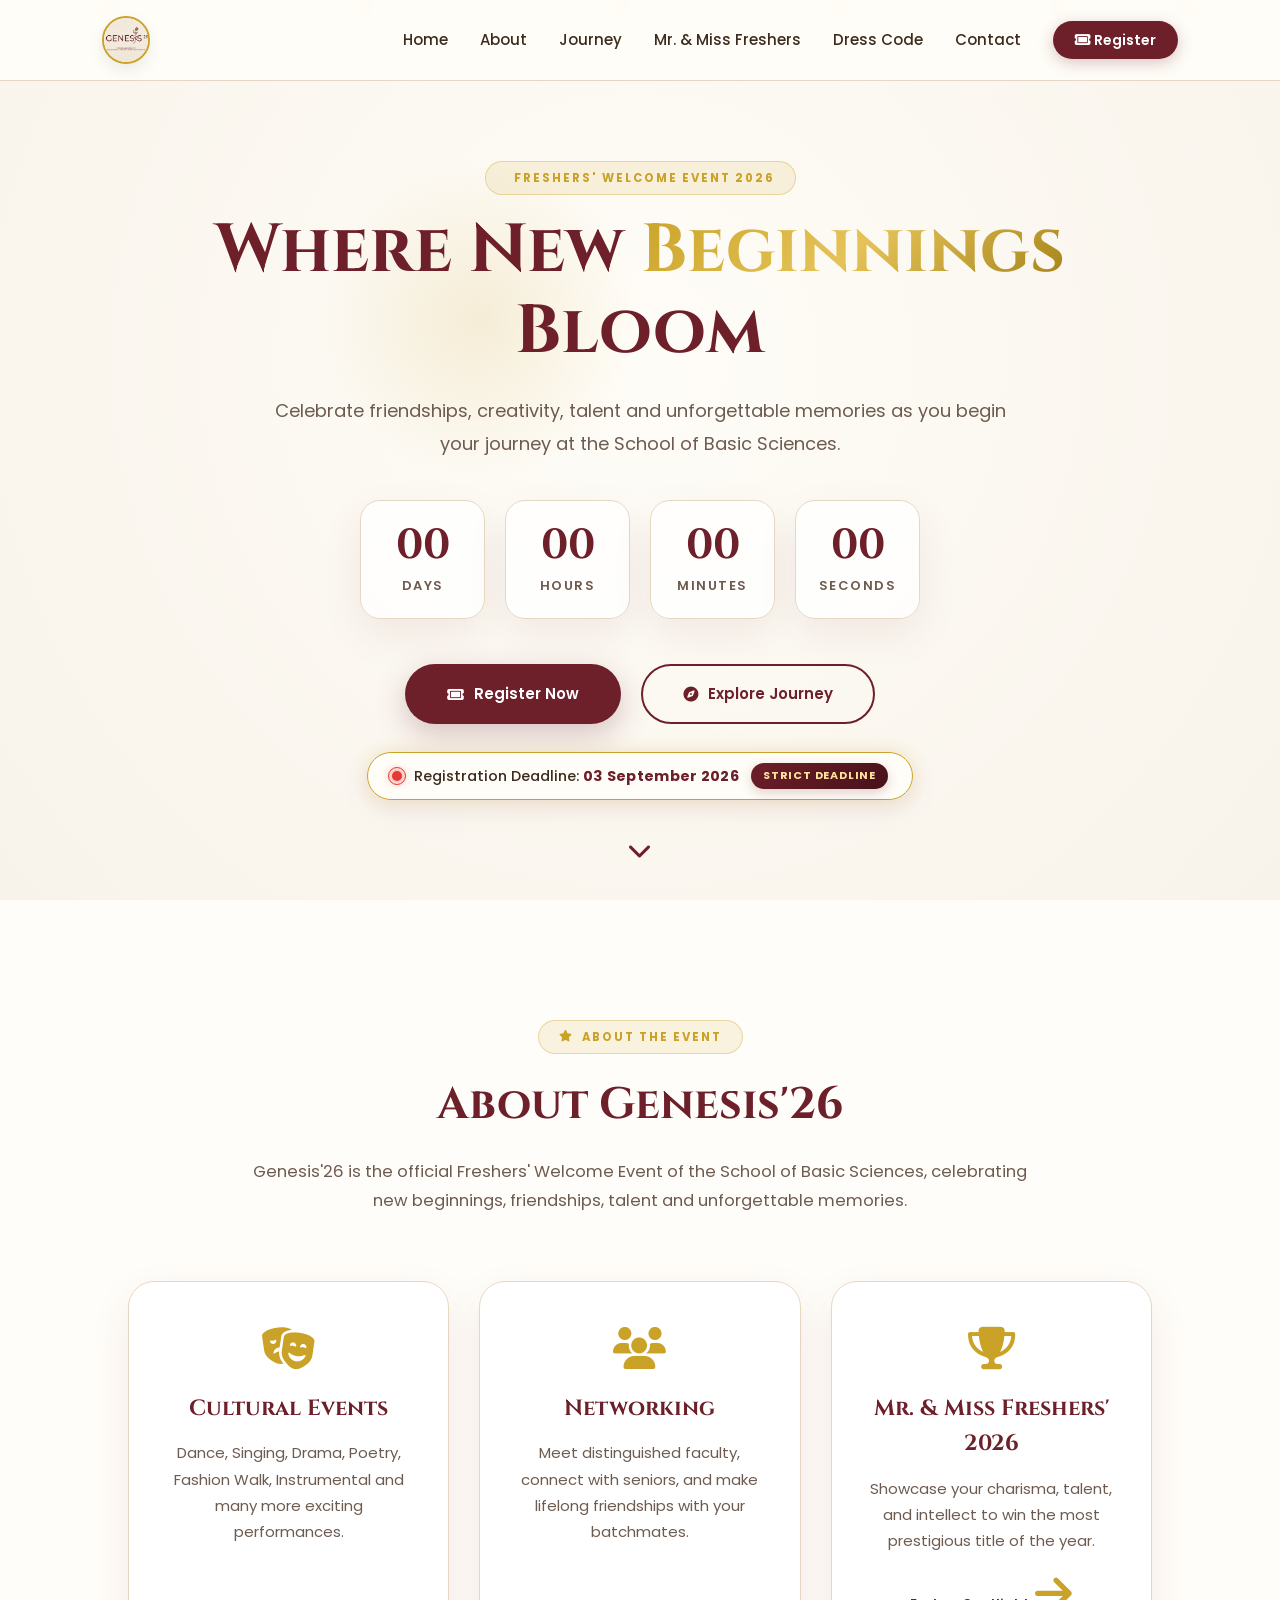
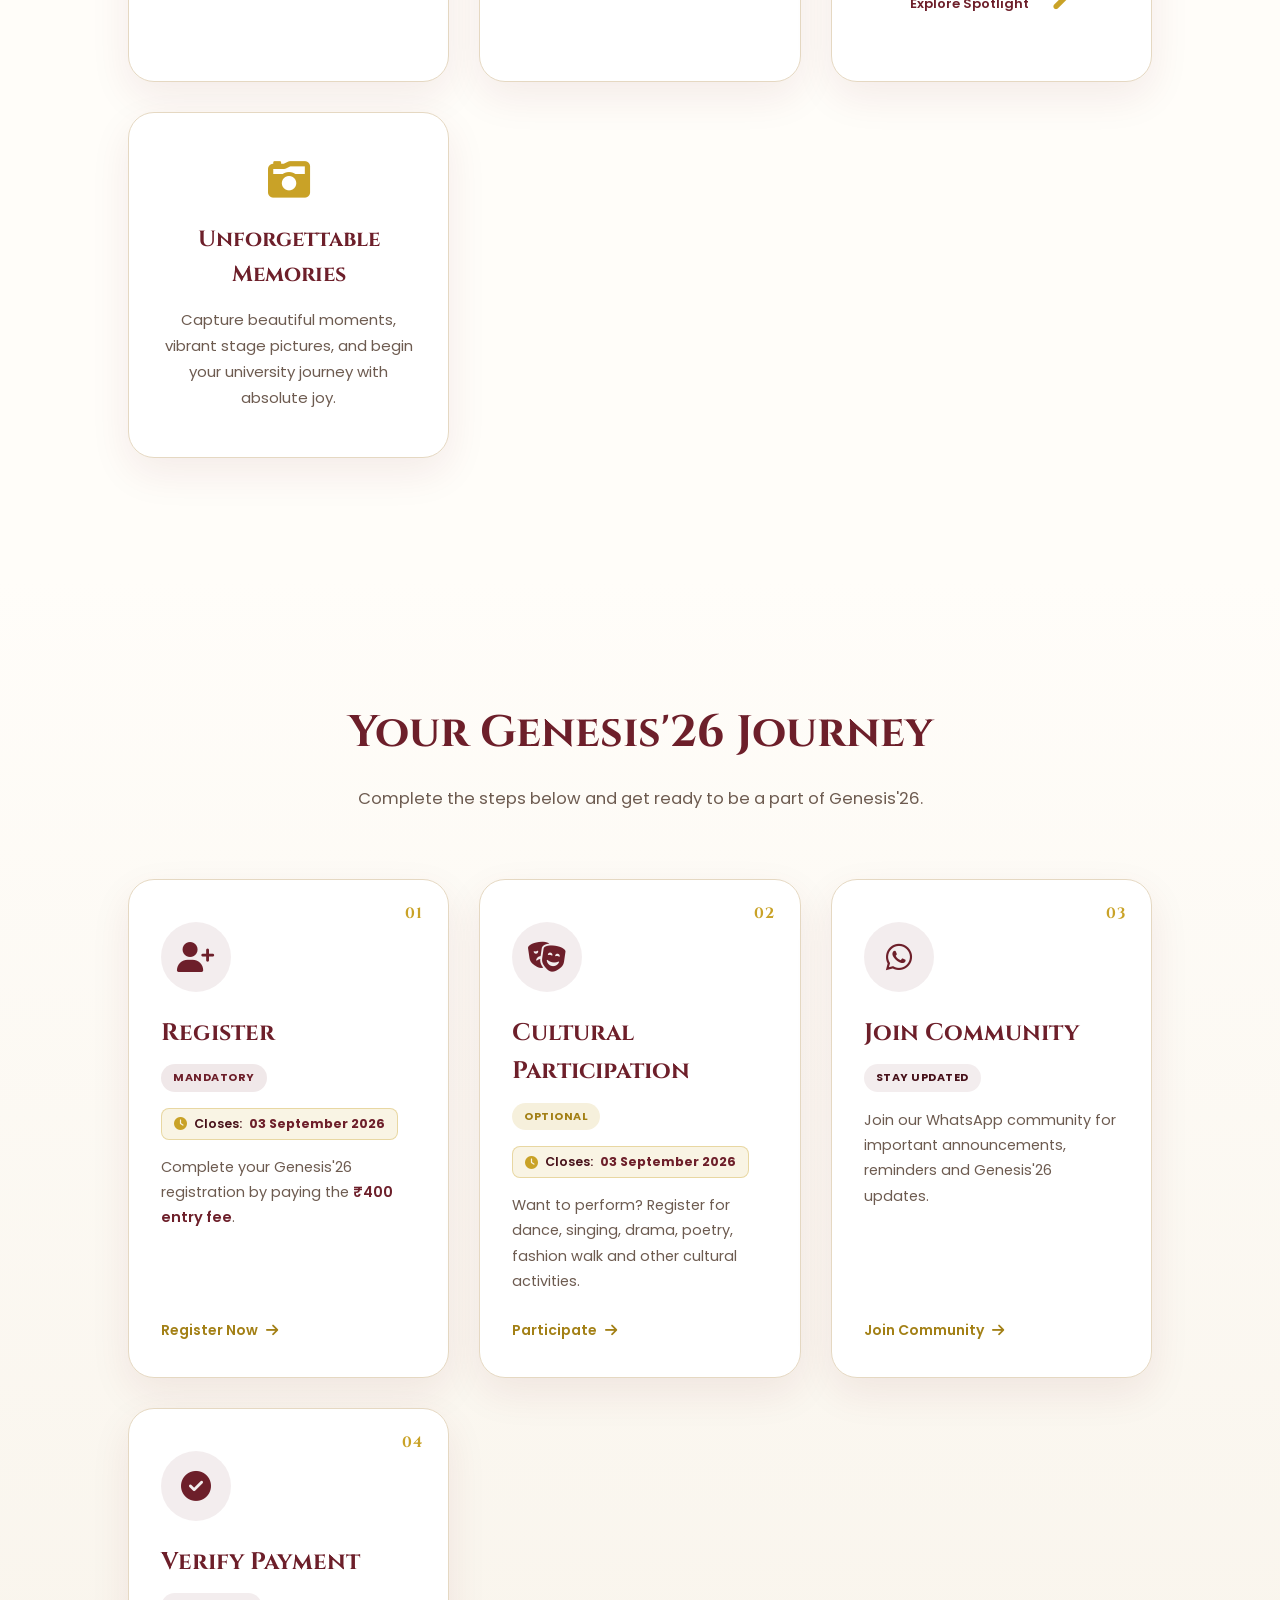
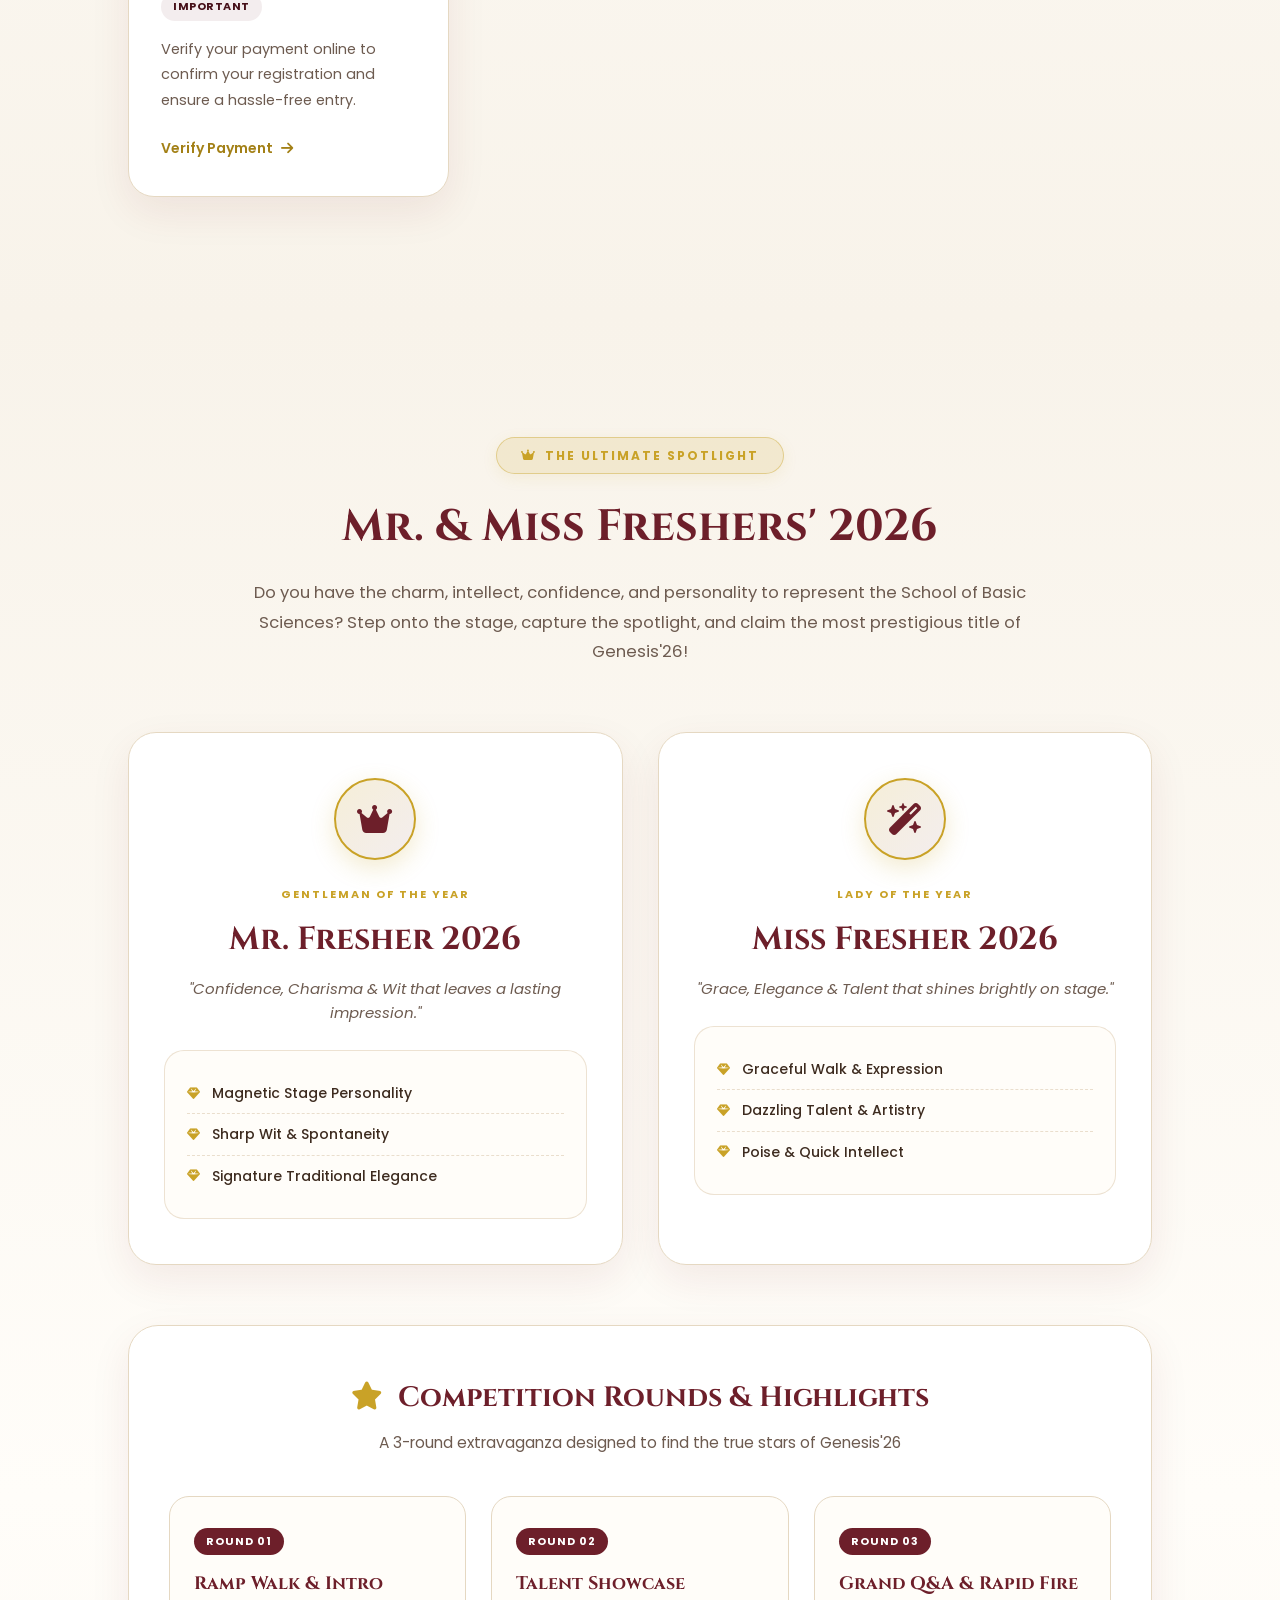
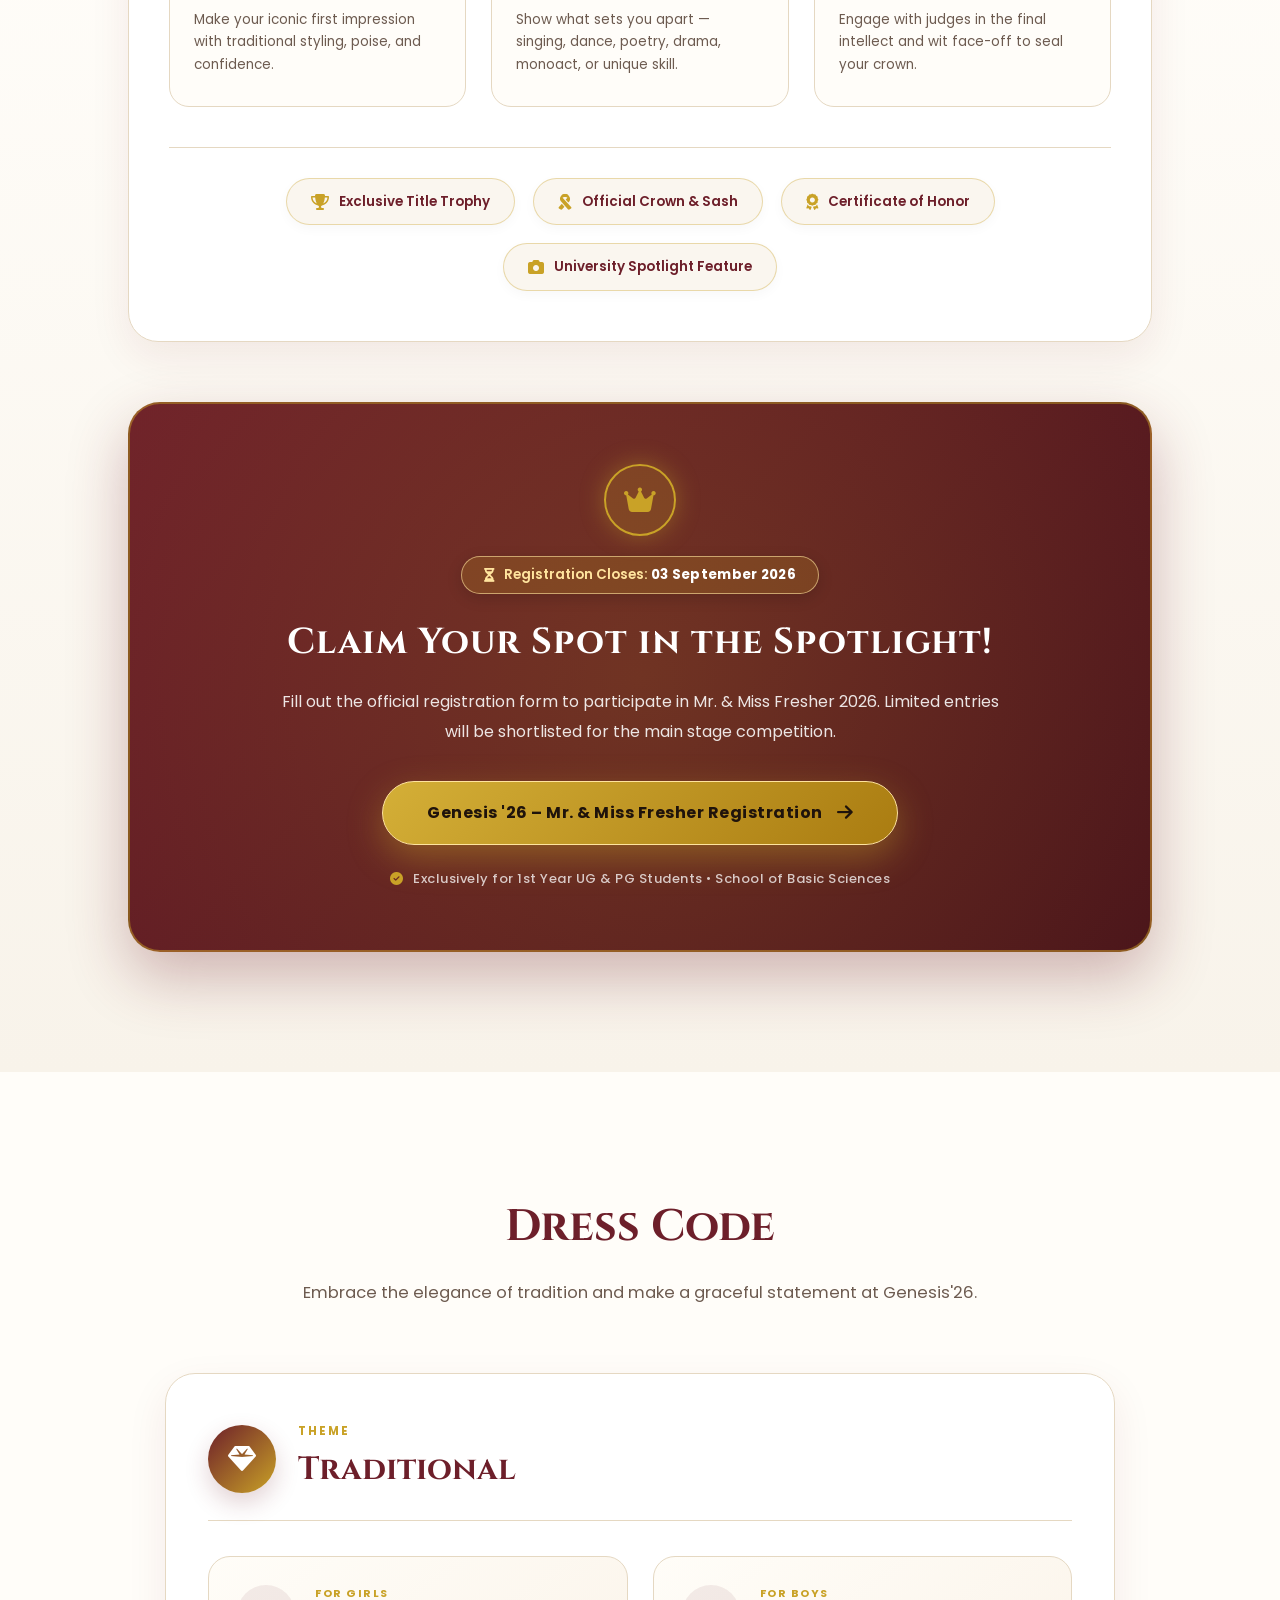
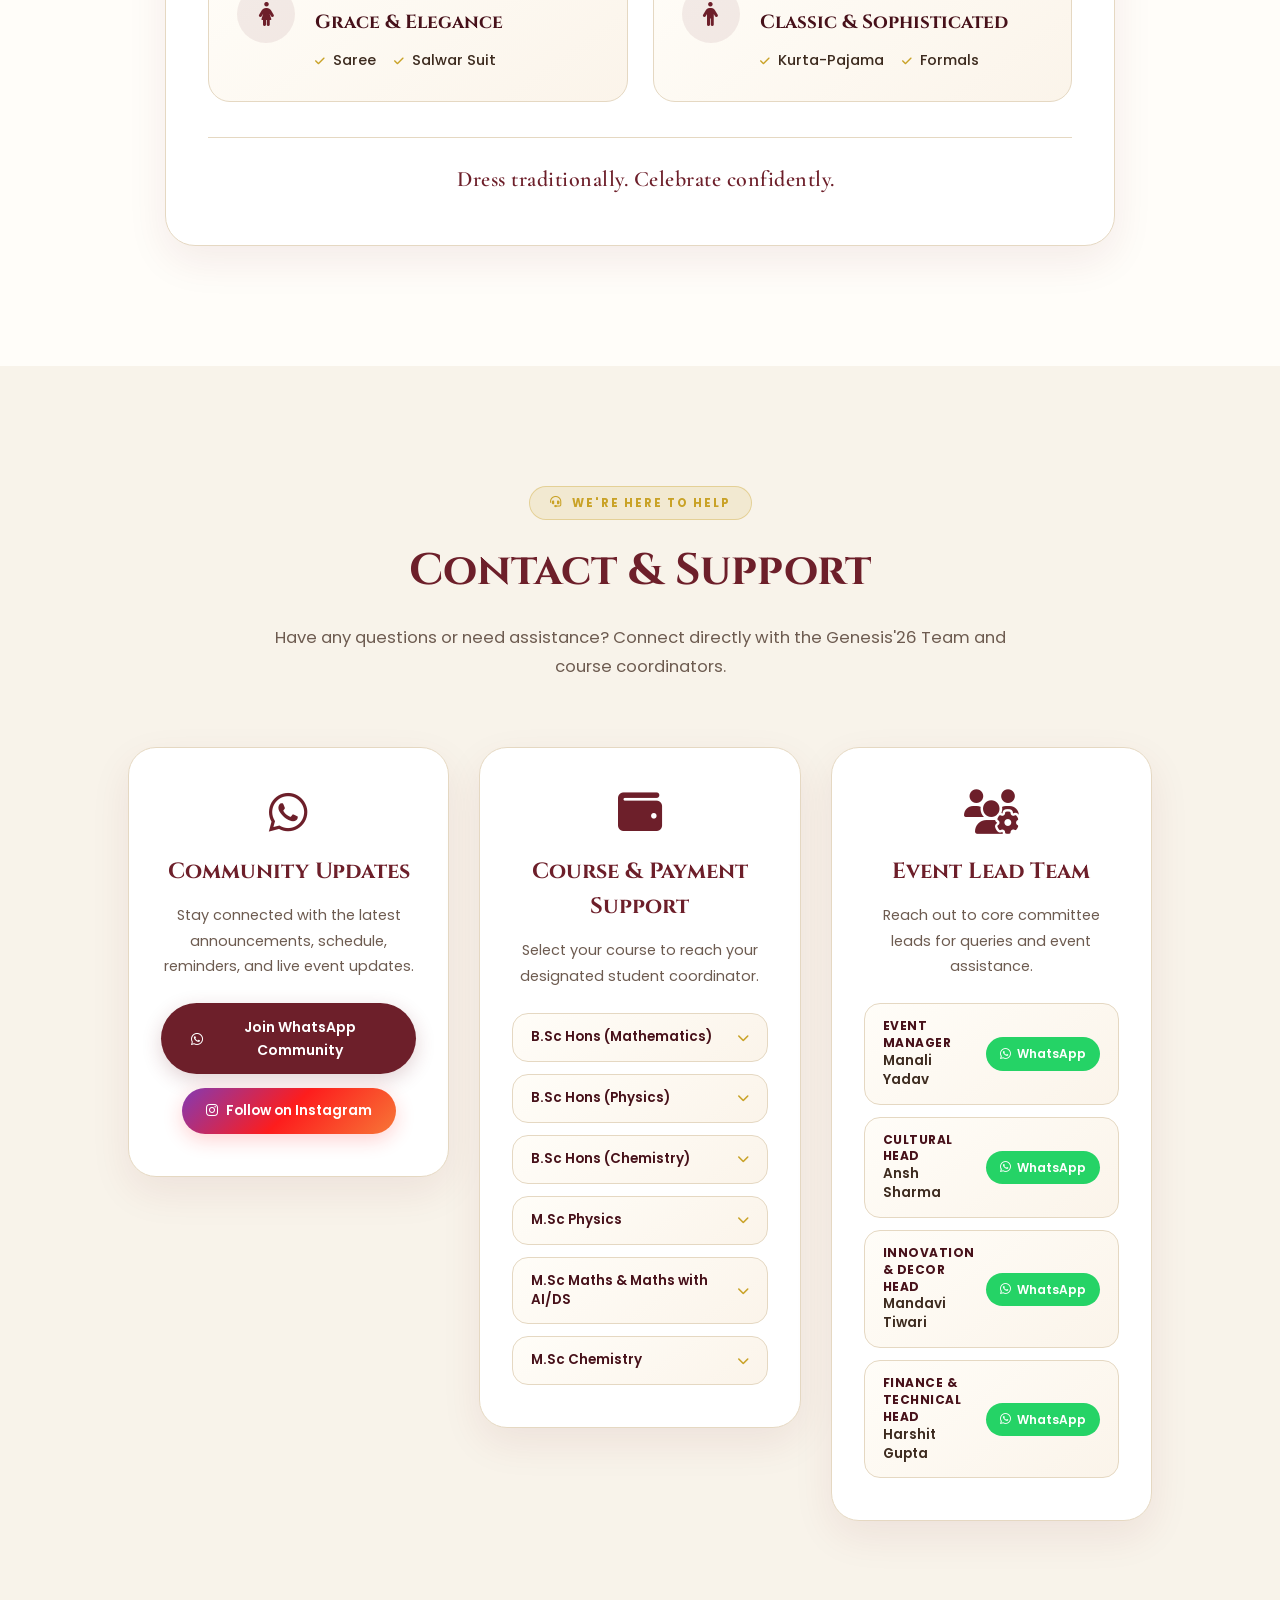
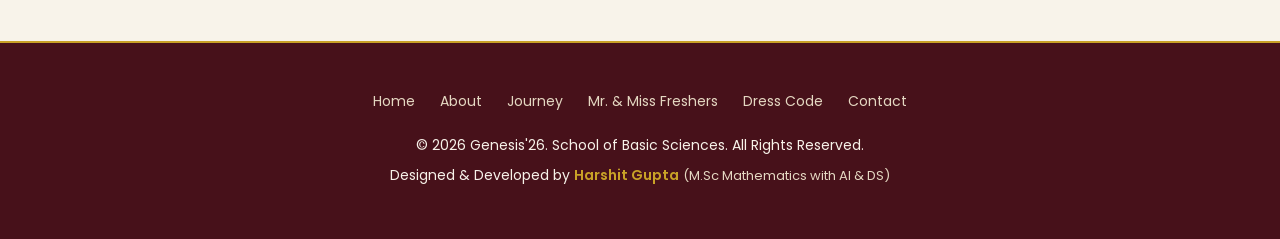
==== commit 2ab8ee15: "deadine added" ====
--- a/index.html
+++ b/index.html
@@ -26,11 +26,9 @@
 <link rel="stylesheet"
 href="https://unpkg.com/aos@2.3.4/dist/aos.css">
 
-<link rel="stylesheet" href="css/style.css?v=3">
-
-<link rel="stylesheet" href="css/animation.css?v=3">
-
-<link rel="stylesheet" href="css/responsive.css?v=3">
+<link rel="stylesheet" href="css/style.css?v=6">
+<link rel="stylesheet" href="css/animation.css?v=6">
+<link rel="stylesheet" href="css/responsive.css?v=6">
 
 </head>
 
@@ -183,6 +181,17 @@
 
         </div>
 
+        <!-- Registration Deadline Highlight Card -->
+        <div class="hero-deadline-wrap" data-aos="fade-up" data-aos-delay="200">
+            <div class="hero-deadline-card">
+                <span class="deadline-live-beacon" aria-hidden="true"></span>
+                <span class="deadline-text-wrap">
+                    Registration Deadline: <strong>03 September 2026</strong>
+                </span>
+                <span class="deadline-badge-pill">Strict Deadline</span>
+            </div>
+        </div>
+
     </div>
 
     <a href="#about" class="scroll-down" aria-label="Scroll Down">
@@ -277,8 +286,6 @@
 
 <!-- ================= Journey ================= -->
 
-<!-- ================= Journey ================= -->
-
 <section class="journey" id="journey">
 
     <div class="section-heading" data-aos="fade-up">
@@ -299,7 +306,8 @@
 
         <a href="https://docs.google.com/forms/d/e/1FAIpQLSf6gBed81PYMRH6tjXz_ehnyQQ0bF1U9x2OsUfkzPPjK8BMwQ/viewform"
            class="journey-card"
-           data-aos="zoom-in">
+           data-aos="zoom-in"
+           target="_blank">
 
             <div class="step-number">
                 01
@@ -315,6 +323,10 @@
                 Mandatory
             </span>
 
+            <div class="card-deadline-tag">
+                <i class="fa-solid fa-clock"></i> Closes: <strong>03 September 2026</strong>
+            </div>
+
             <p>
                 Complete your Genesis'26 registration by paying the
                 <strong>₹400 entry fee</strong>.
@@ -332,7 +344,8 @@
         <a href="https://docs.google.com/forms/d/e/1FAIpQLSepn1GSnu598Kvq3gAB-x4eQe6qyn5uHbslV-omFj0wv4gcew/viewform?usp=send_form"
            class="journey-card"
            data-aos="zoom-in"
-           data-aos-delay="100">
+           data-aos-delay="100"
+           target="_blank">
 
             <div class="step-number">
                 02
@@ -347,6 +360,10 @@
             <span class="journey-badge optional">
                 Optional
             </span>
+
+            <div class="card-deadline-tag">
+                <i class="fa-solid fa-clock"></i> Closes: <strong>03 September 2026</strong>
+            </div>
 
             <p>
                 Want to perform? Register for dance, singing, drama,
@@ -542,6 +559,12 @@
             <div class="cta-crown">
                 <i class="fa-solid fa-crown"></i>
             </div>
+            
+            <div class="mrms-deadline-badge">
+                <i class="fa-solid fa-hourglass-half"></i>
+                <span>Registration Closes: <strong>03 September 2026</strong></span>
+            </div>
+
             <h3>Claim Your Spot in the Spotlight!</h3>
             <p>
                 Fill out the official registration form to participate in Mr. & Miss Fresher 2026.
@@ -921,7 +944,7 @@
 
 <script src="https://cdnjs.cloudflare.com/ajax/libs/gsap/3.12.5/gsap.min.js"></script>
 <script src="https://unpkg.com/aos@2.3.4/dist/aos.js"></script>
-<script src="js/app.js?v=4"></script>
+<script src="js/app.js?v=6"></script>
 
 </body>
 
--- a/css/style.css
+++ b/css/style.css
@@ -82,6 +82,22 @@
     align-items: center;
     flex-direction: column;
     z-index: 99999;
+    transition: opacity 0.5s ease, visibility 0.5s ease;
+    animation: autoDismissLoader 0.6s ease 2.2s forwards;
+}
+
+#loader.hide {
+    opacity: 0 !important;
+    visibility: hidden !important;
+    pointer-events: none !important;
+}
+
+@keyframes autoDismissLoader {
+    to {
+        opacity: 0;
+        visibility: hidden;
+        pointer-events: none;
+    }
 }
 
 #loader h1 {
@@ -481,6 +497,82 @@
     box-shadow: 0 10px 30px rgba(109, 31, 42, 0.2);
 }
 
+/* Hero Registration Deadline Highlight */
+.hero-deadline-wrap {
+    display: flex;
+    justify-content: center;
+    margin-top: 28px;
+}
+
+.hero-deadline-card {
+    display: inline-flex;
+    align-items: center;
+    gap: 12px;
+    background: rgba(255, 253, 248, 0.92);
+    border: 1.5px solid var(--gold);
+    padding: 10px 24px;
+    border-radius: 50px;
+    box-shadow: 0 10px 30px rgba(109, 31, 42, 0.08), 0 0 20px rgba(201, 162, 39, 0.18);
+    backdrop-filter: blur(14px);
+    -webkit-backdrop-filter: blur(14px);
+    transition: all 0.35s ease;
+}
+
+.hero-deadline-card:hover {
+    transform: translateY(-3px) scale(1.02);
+    border-color: var(--primary);
+    box-shadow: 0 15px 35px rgba(109, 31, 42, 0.12), 0 0 25px rgba(201, 162, 39, 0.3);
+    background: rgba(255, 255, 255, 0.98);
+}
+
+.deadline-live-beacon {
+    position: relative;
+    width: 10px;
+    height: 10px;
+    background: #E53935;
+    border-radius: 50%;
+    box-shadow: 0 0 10px #E53935;
+    flex-shrink: 0;
+}
+
+.deadline-live-beacon::after {
+    content: "";
+    position: absolute;
+    inset: -4px;
+    border-radius: 50%;
+    border: 1.5px solid #E53935;
+    animation: beaconRipple 1.8s infinite ease-out;
+}
+
+@keyframes beaconRipple {
+    0% { transform: scale(0.8); opacity: 1; }
+    100% { transform: scale(2.2); opacity: 0; }
+}
+
+.deadline-text-wrap {
+    font-size: 14.5px;
+    color: var(--text);
+    font-weight: 500;
+}
+
+.deadline-text-wrap strong {
+    color: var(--primary);
+    font-weight: 700;
+    letter-spacing: 0.3px;
+}
+
+.deadline-badge-pill {
+    background: linear-gradient(135deg, var(--primary), var(--primary-dark));
+    color: #FFE49E;
+    font-size: 11px;
+    font-weight: 700;
+    letter-spacing: 0.8px;
+    text-transform: uppercase;
+    padding: 4px 12px;
+    border-radius: 50px;
+    box-shadow: 0 4px 12px rgba(109, 31, 42, 0.2);
+}
+
 /* Floating Petals */
 .petals {
     position: absolute;
@@ -771,6 +863,31 @@
     color: var(--primary-dark);
 }
 
+.card-deadline-tag {
+    display: inline-flex;
+    align-items: center;
+    gap: 7px;
+    background: rgba(201, 162, 39, 0.12);
+    border: 1px solid rgba(201, 162, 39, 0.35);
+    color: var(--primary-dark);
+    font-size: 12.5px;
+    font-weight: 600;
+    padding: 5px 12px;
+    border-radius: 8px;
+    margin-bottom: 15px;
+    width: fit-content;
+}
+
+.card-deadline-tag i {
+    color: var(--gold);
+    font-size: 13px;
+}
+
+.card-deadline-tag strong {
+    color: var(--primary);
+    font-weight: 700;
+}
+
 .journey-card p {
     font-size: 14.5px;
     line-height: 1.75;
@@ -1087,6 +1204,32 @@
     box-shadow: 0 0 25px rgba(201, 162, 39, 0.4);
 }
 
+.mrms-deadline-badge {
+    display: inline-flex;
+    align-items: center;
+    gap: 9px;
+    background: rgba(201, 162, 39, 0.2);
+    border: 1px solid rgba(255, 228, 158, 0.6);
+    color: #FFE49E;
+    padding: 7px 22px;
+    border-radius: 50px;
+    font-size: 13.5px;
+    font-weight: 600;
+    margin-bottom: 20px;
+    box-shadow: 0 4px 15px rgba(0, 0, 0, 0.15);
+}
+
+.mrms-deadline-badge i {
+    color: #FFE49E;
+    font-size: 14px;
+}
+
+.mrms-deadline-badge strong {
+    color: #FFFFFF;
+    font-weight: 700;
+    letter-spacing: 0.3px;
+}
+
 .mrms-cta-content h3 {
     font-family: 'Cinzel', serif;
     font-size: 36px;
--- a/css/animation.css
+++ b/css/animation.css
@@ -48,4 +48,4 @@
 
 }
 
-}+}
--- a/css/responsive.css
+++ b/css/responsive.css
@@ -160,6 +160,23 @@
         font-size: 14.5px;
     }
 
+    .hero-deadline-card {
+        padding: 8px 16px;
+        gap: 10px;
+        flex-wrap: wrap;
+        justify-content: center;
+        border-radius: 22px;
+    }
+
+    .deadline-text-wrap {
+        font-size: 13px;
+    }
+
+    .mrms-deadline-badge {
+        padding: 6px 16px;
+        font-size: 12px;
+    }
+
     .section-heading h2 {
         font-size: 30px;
     }
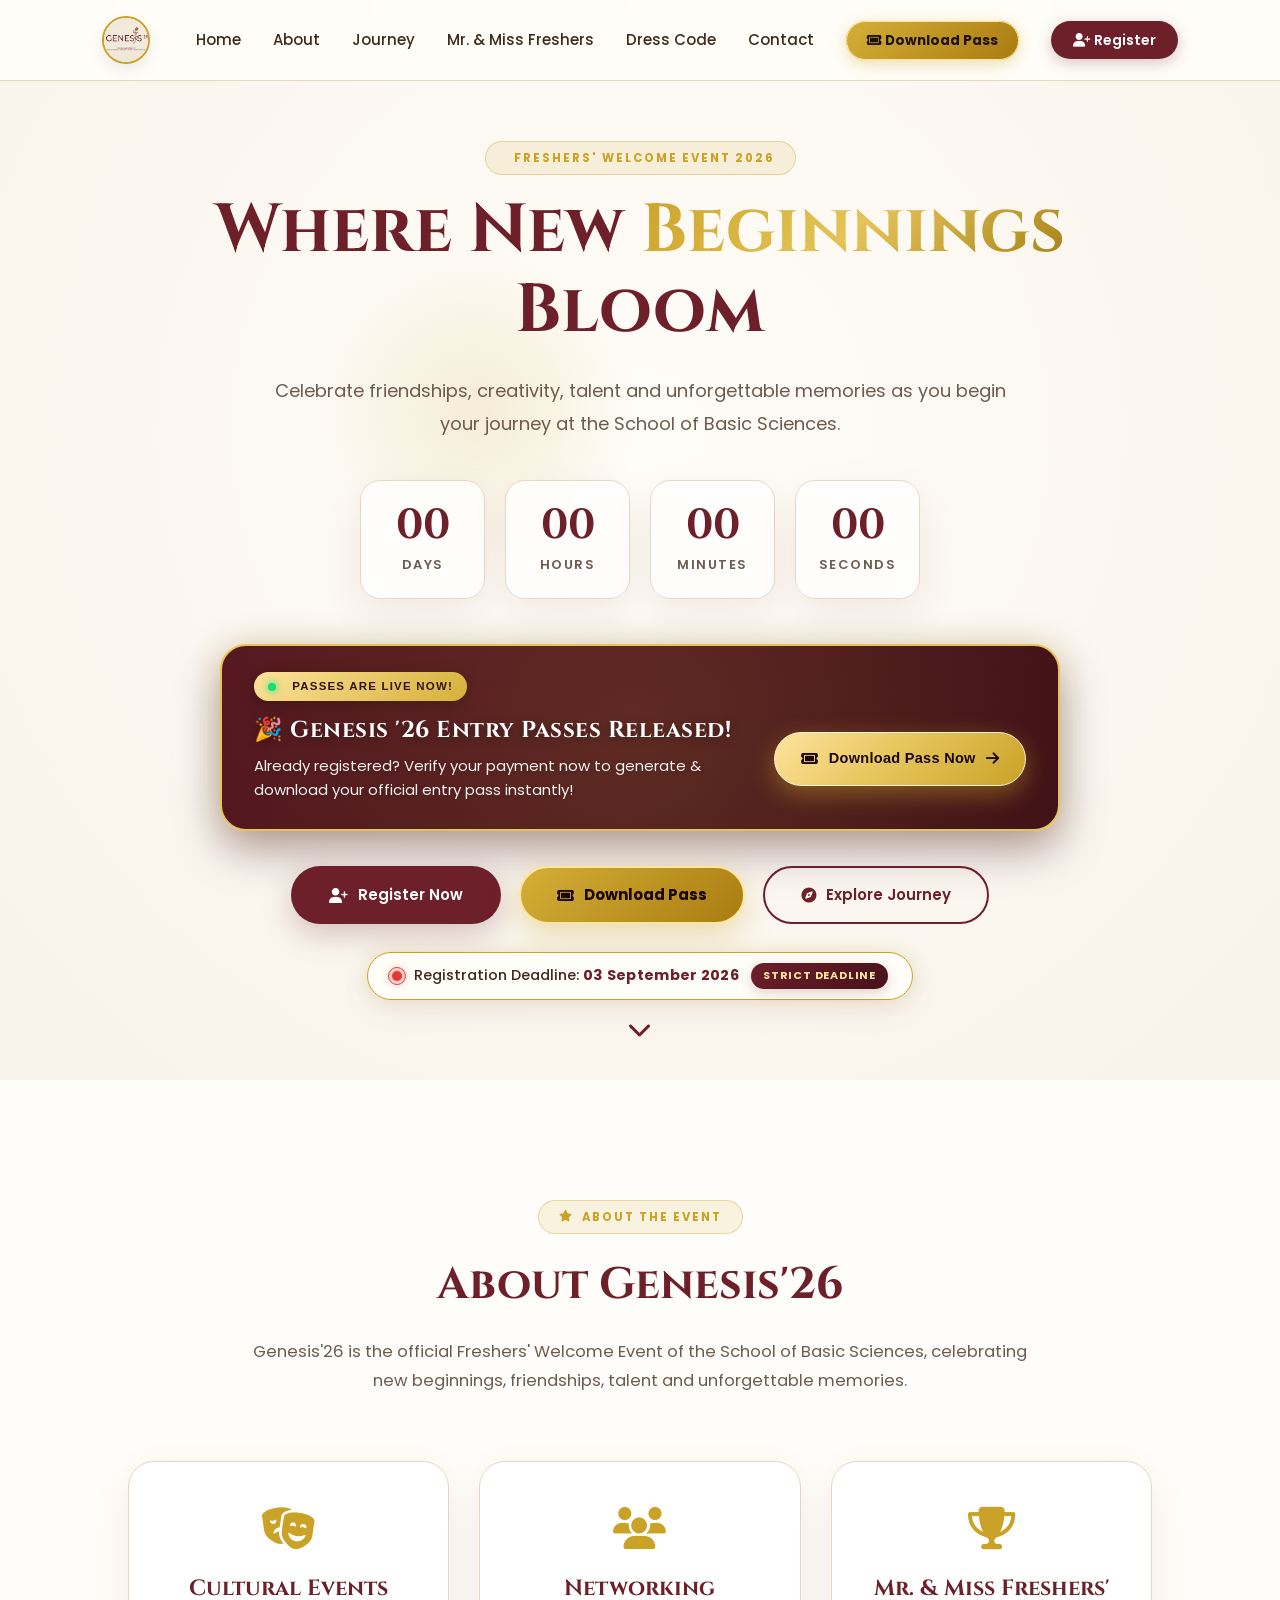
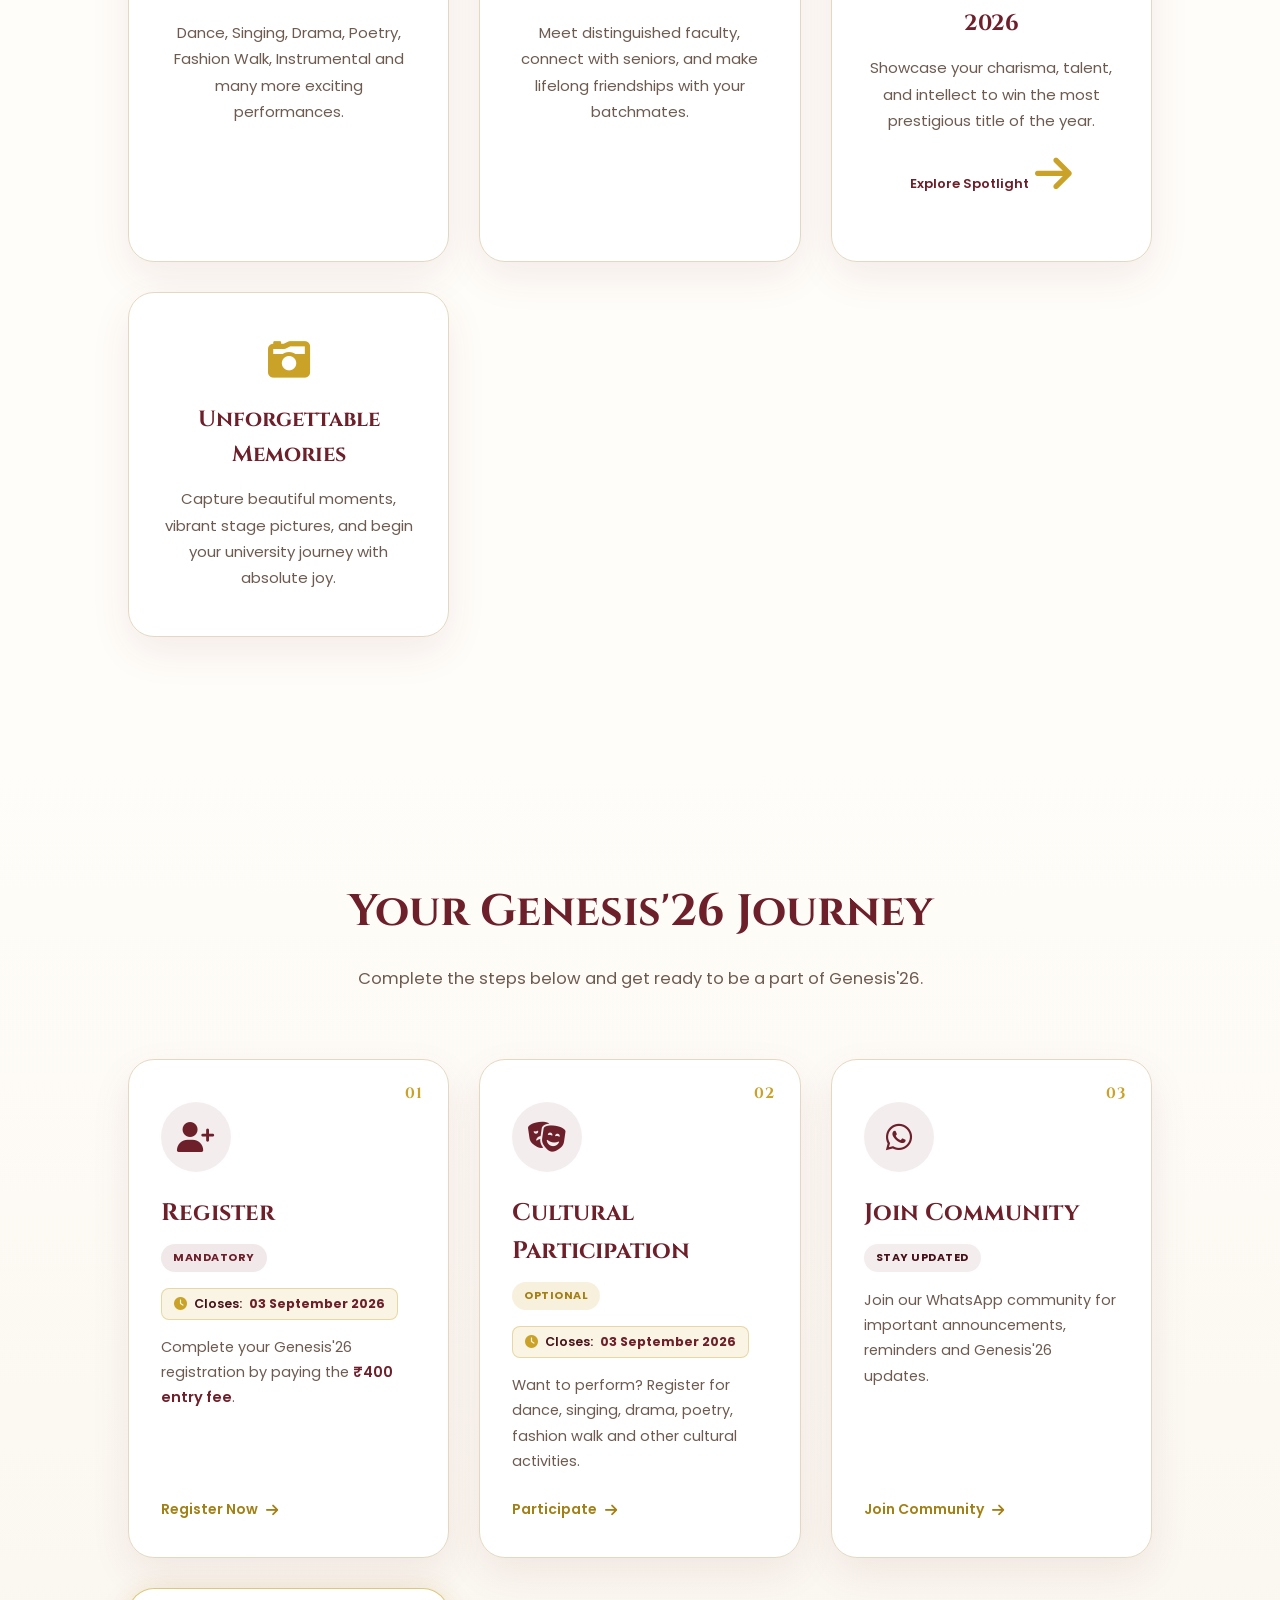
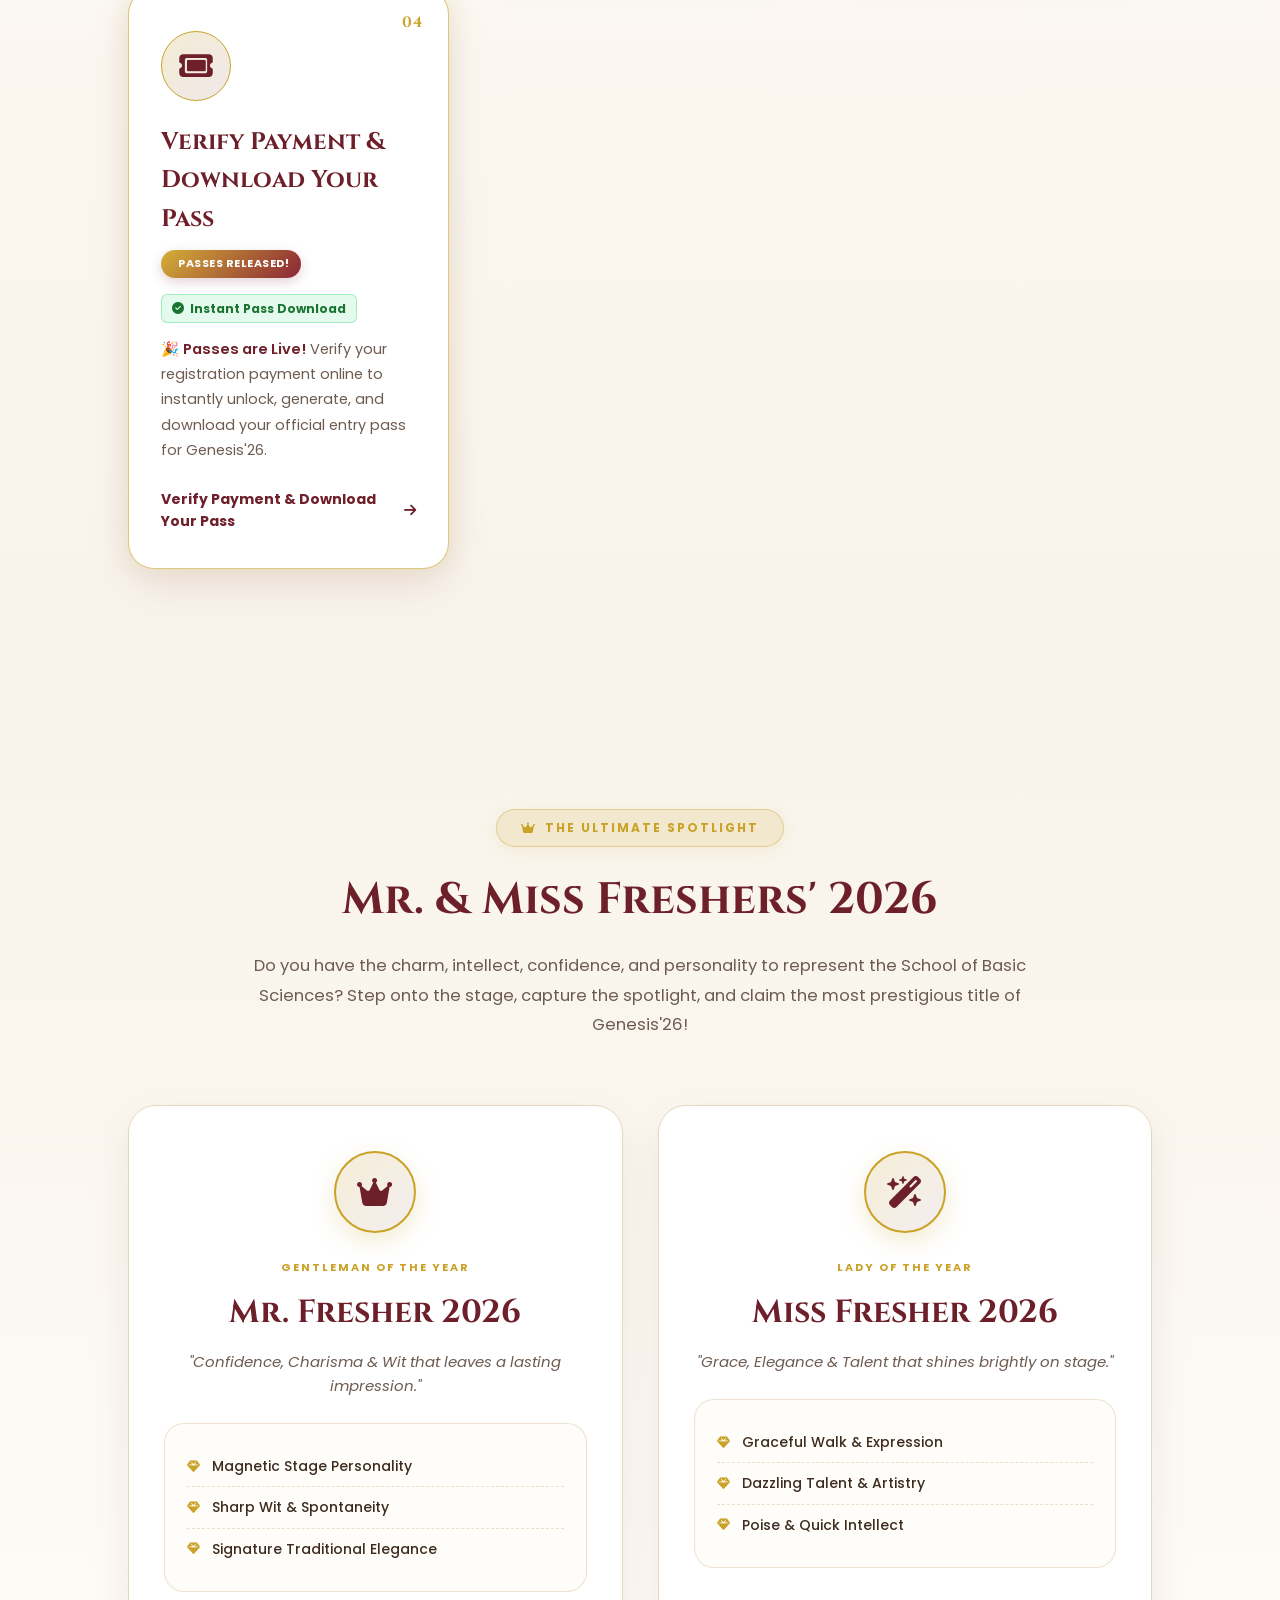
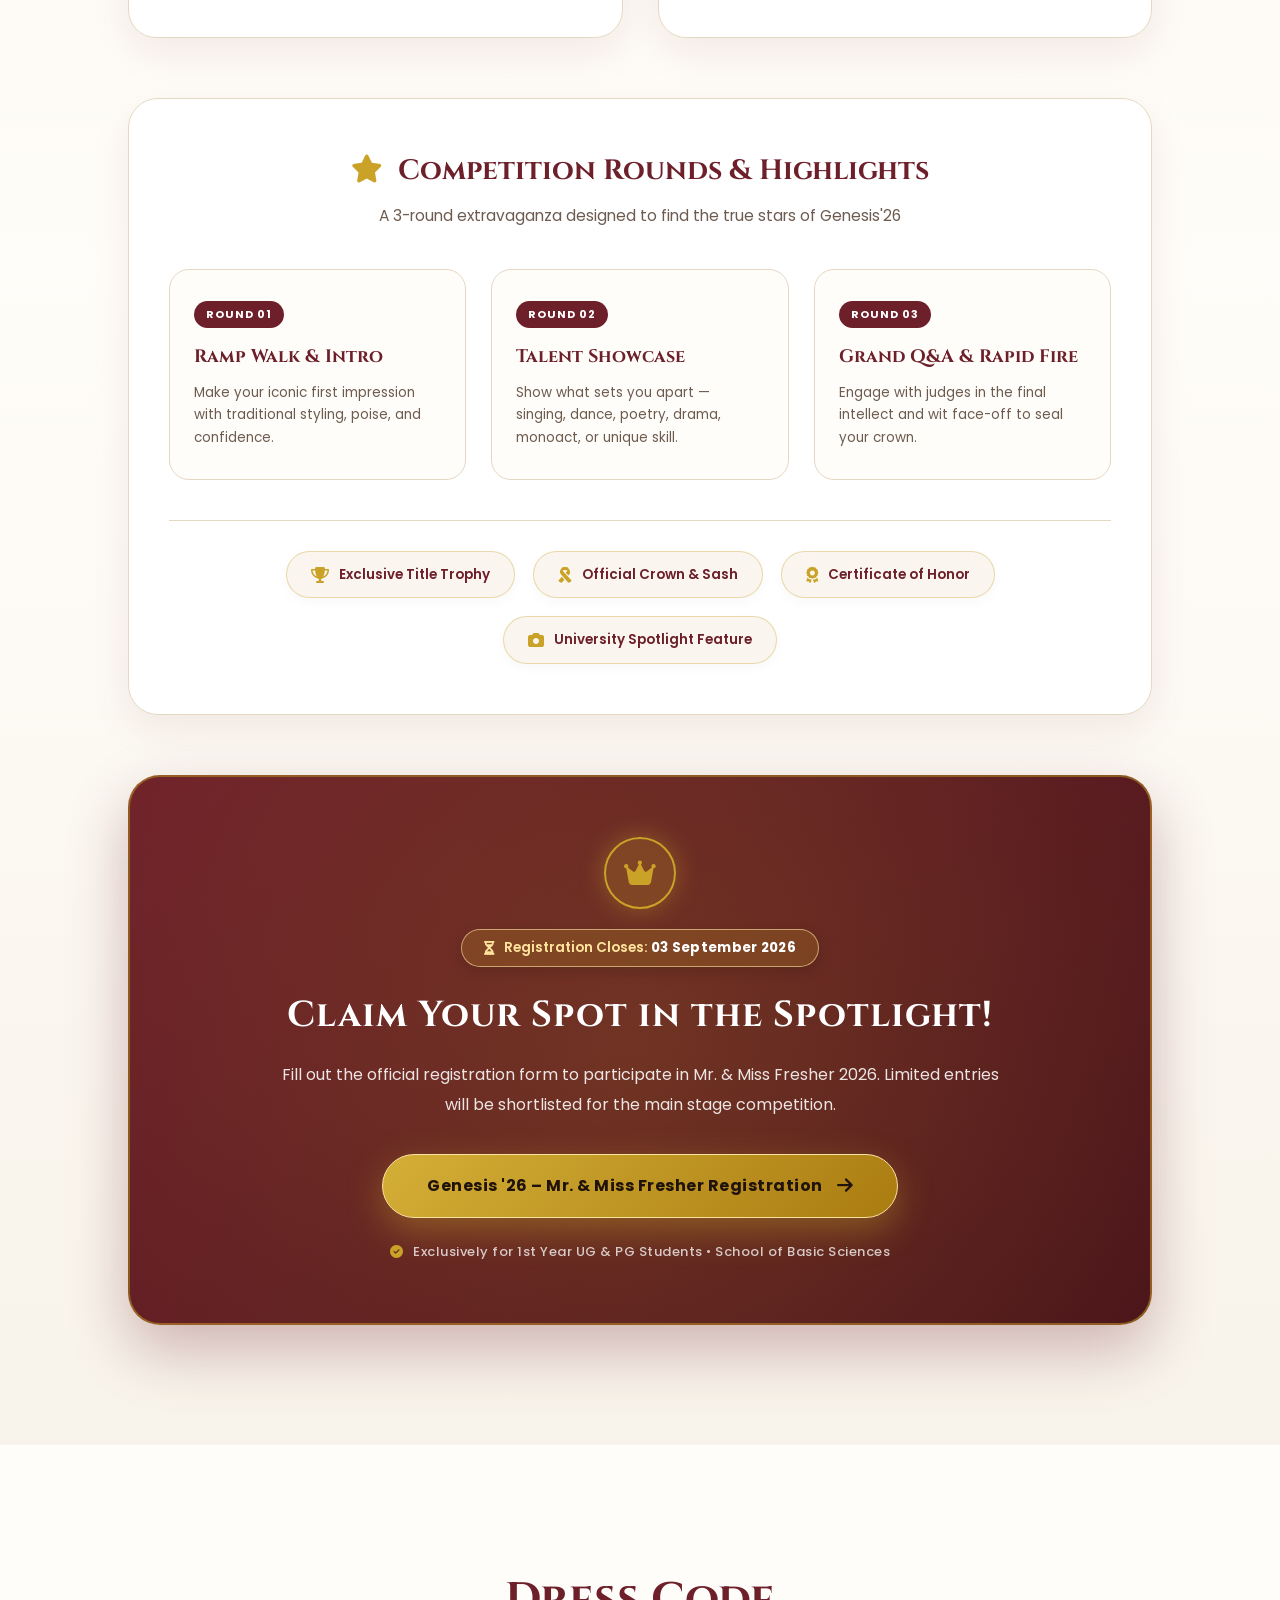
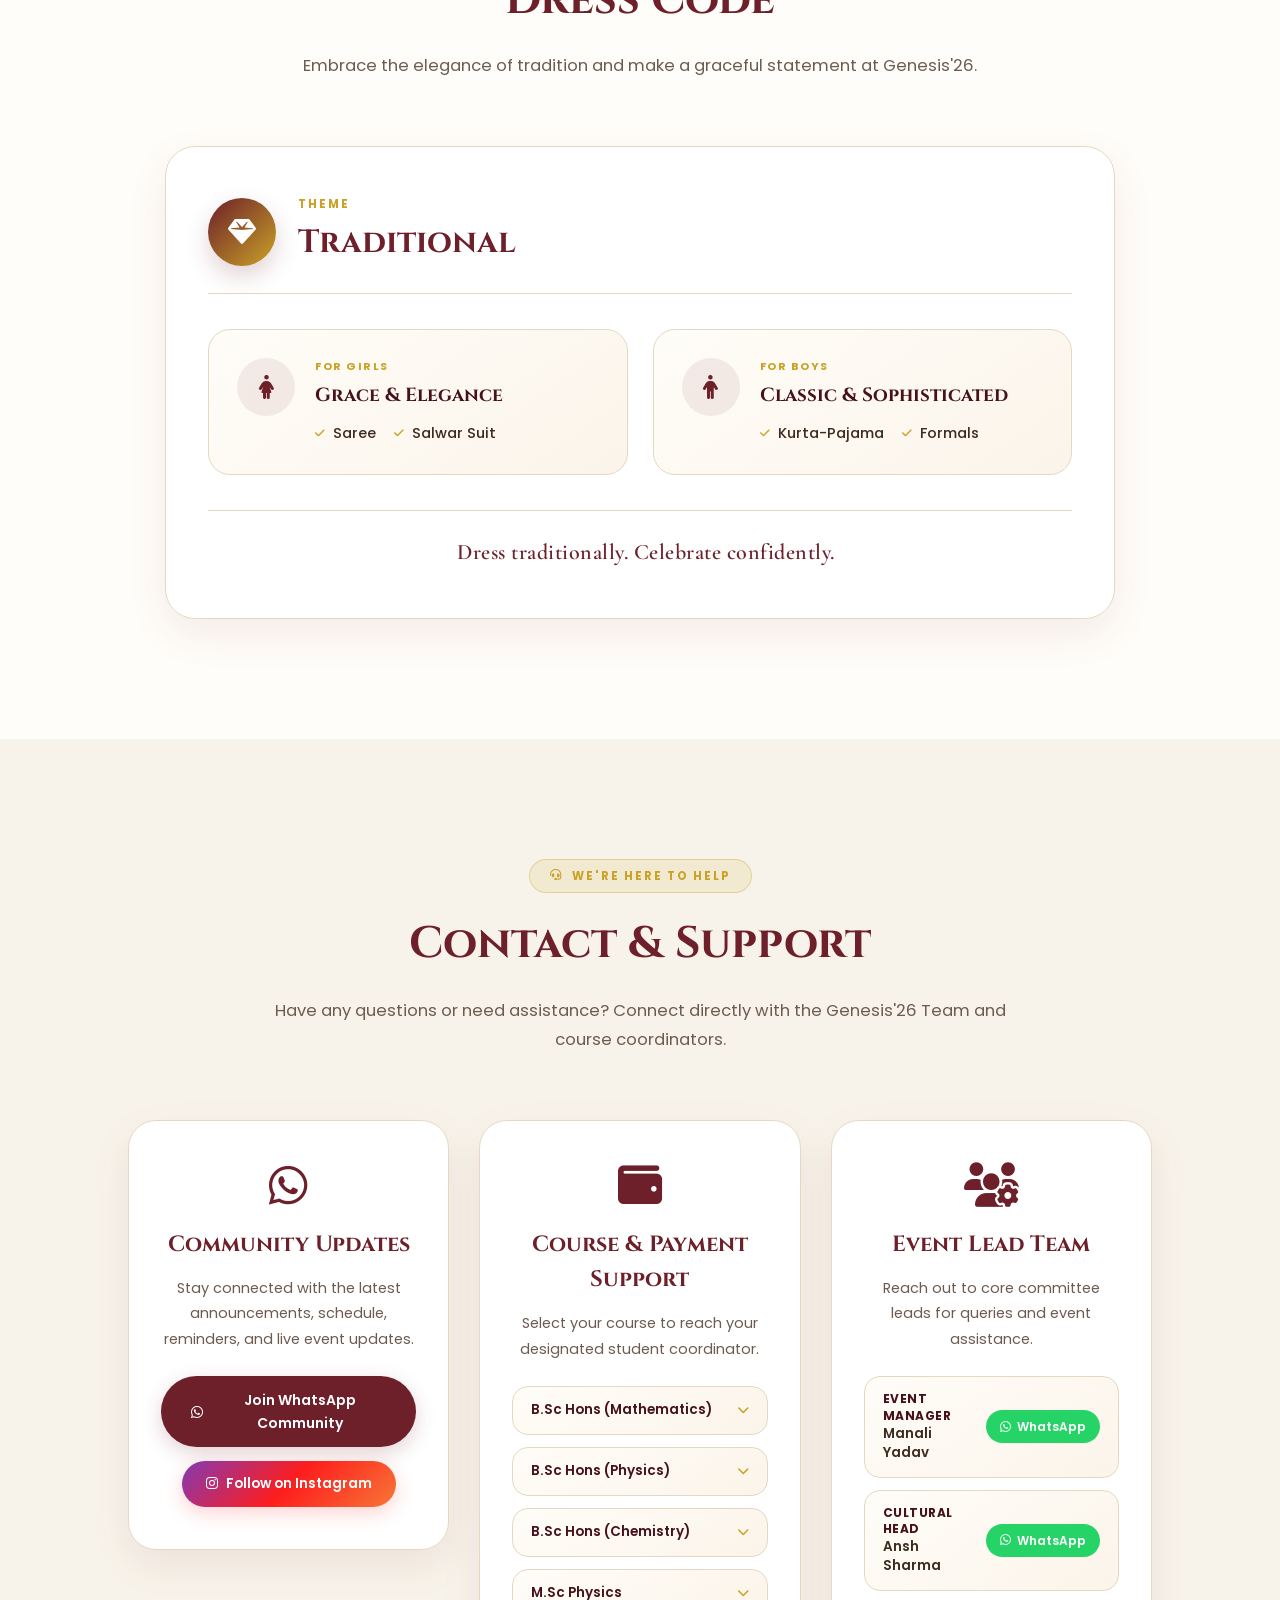
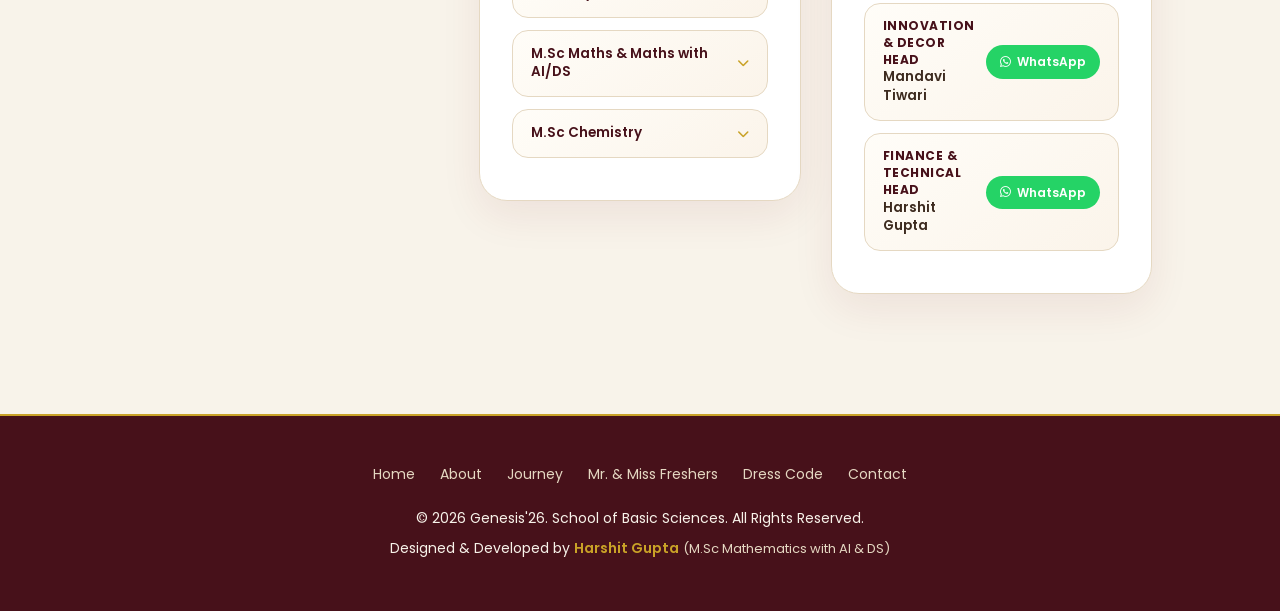
==== commit ffb0099f: "Passes Released!" ====
--- a/index.html
+++ b/index.html
@@ -26,9 +26,9 @@
 <link rel="stylesheet"
 href="https://unpkg.com/aos@2.3.4/dist/aos.css">
 
-<link rel="stylesheet" href="css/style.css?v=6">
-<link rel="stylesheet" href="css/animation.css?v=6">
-<link rel="stylesheet" href="css/responsive.css?v=6">
+<link rel="stylesheet" href="css/style.css?v=8">
+<link rel="stylesheet" href="css/animation.css?v=8">
+<link rel="stylesheet" href="css/responsive.css?v=8">
 
 </head>
 
@@ -64,10 +64,17 @@
         <li><a href="#dress-code">Dress Code</a></li>
         <li><a href="#contact">Contact</a></li>
         <li>
+            <a href="https://genesis26-mocha.vercel.app/"
+               target="_blank"
+               class="nav-pass-cta">
+                <i class="fa-solid fa-ticket"></i> Download Pass
+            </a>
+        </li>
+        <li>
             <a href="https://docs.google.com/forms/d/e/1FAIpQLSf6gBed81PYMRH6tjXz_ehnyQQ0bF1U9x2OsUfkzPPjK8BMwQ/viewform"
                target="_blank"
                class="nav-cta">
-                <i class="fa-solid fa-ticket"></i> Register
+                <i class="fa-solid fa-user-plus"></i> Register
             </a>
         </li>
     </ul>
@@ -88,10 +95,15 @@
     <a href="#mrms-freshers"><i class="fa-solid fa-crown"></i> Mr. & Miss Freshers</a>
     <a href="#dress-code"><i class="fa-solid fa-gem"></i> Dress Code</a>
     <a href="#contact"><i class="fa-solid fa-headset"></i> Contact</a>
+    <a href="https://genesis26-mocha.vercel.app/"
+       target="_blank"
+       class="mobile-pass-cta">
+        <i class="fa-solid fa-ticket"></i> Verify Payment & Download Pass
+    </a>
     <a href="https://docs.google.com/forms/d/e/1FAIpQLSf6gBed81PYMRH6tjXz_ehnyQQ0bF1U9x2OsUfkzPPjK8BMwQ/viewform"
        target="_blank"
        class="mobile-nav-cta">
-        <i class="fa-solid fa-ticket"></i> Register Now (₹400)
+        <i class="fa-solid fa-user-plus"></i> Register Now (₹400)
     </a>
 
 </div>
@@ -167,12 +179,41 @@
 
         </div>
 
+        <!-- Highlighted Passes Released Announcement Banner -->
+        <div class="passes-announcement-card" data-aos="zoom-in" data-aos-delay="150">
+            <div class="passes-badge">
+                <span class="passes-pulse-dot"></span>
+                <i class="fa-solid fa-sparkles"></i> PASSES ARE LIVE NOW!
+            </div>
+            <div class="passes-card-body">
+                <div class="passes-info">
+                    <h3 class="passes-title">
+                        🎉 Genesis '26 Entry Passes Released!
+                    </h3>
+                    <p class="passes-desc">
+                        Already registered? Verify your payment now to generate & download your official entry pass instantly!
+                    </p>
+                </div>
+                <a href="https://genesis26-mocha.vercel.app/" target="_blank" class="passes-download-btn">
+                    <i class="fa-solid fa-ticket"></i>
+                    <span>Download Pass Now</span>
+                    <i class="fa-solid fa-arrow-right"></i>
+                </a>
+            </div>
+        </div>
+
         <div class="buttons">
 
             <a href="https://docs.google.com/forms/d/e/1FAIpQLSf6gBed81PYMRH6tjXz_ehnyQQ0bF1U9x2OsUfkzPPjK8BMwQ/viewform"
                target="_blank"
                class="btn">
-                <i class="fa-solid fa-ticket"></i> Register Now
+                <i class="fa-solid fa-user-plus"></i> Register Now
+            </a>
+
+            <a href="https://genesis26-mocha.vercel.app/"
+               target="_blank"
+               class="btn passes-btn-highlight">
+                <i class="fa-solid fa-ticket"></i> Download Pass
             </a>
 
             <a href="#journey" class="btn outline">
@@ -414,7 +455,7 @@
         <!-- Step 4 -->
 
         <a href="https://genesis26-mocha.vercel.app/"
-           class="journey-card"
+           class="journey-card passes-step-card"
            data-aos="zoom-in"
            data-aos-delay="300"
            target="_blank">
@@ -423,23 +464,26 @@
                 04
             </div>
 
-            <div class="icon">
-                <i class="fa-solid fa-circle-check"></i>
-            </div>
-
-            <h3>Verify Payment</h3>
-
-            <span class="journey-badge recommended">
-                Important
+            <div class="icon passes-icon">
+                <i class="fa-solid fa-ticket"></i>
+            </div>
+
+            <h3>Verify Payment & Download Your Pass</h3>
+
+            <span class="journey-badge passes-live-badge">
+                <i class="fa-solid fa-sparkles"></i> Passes Released!
             </span>
 
-            <p>
-                Verify your payment online to confirm your registration
-                and ensure a hassle-free entry.
-            </p>
-
-            <span class="journey-action">
-                Verify Payment <i class="fa-solid fa-arrow-right"></i>
+            <div class="card-passes-tag">
+                <i class="fa-solid fa-circle-check"></i> Instant Pass Download
+            </div>
+
+            <p>
+                🎉 <strong>Passes are Live!</strong> Verify your registration payment online to instantly unlock, generate, and download your official entry pass for Genesis'26.
+            </p>
+
+            <span class="journey-action passes-action">
+                Verify Payment & Download Your Pass <i class="fa-solid fa-arrow-right"></i>
             </span>
 
         </a>
@@ -944,7 +988,7 @@
 
 <script src="https://cdnjs.cloudflare.com/ajax/libs/gsap/3.12.5/gsap.min.js"></script>
 <script src="https://unpkg.com/aos@2.3.4/dist/aos.js"></script>
-<script src="js/app.js?v=6"></script>
+<script src="js/app.js?v=8"></script>
 
 </body>
 
--- a/css/style.css
+++ b/css/style.css
@@ -253,6 +253,29 @@
     color: #1f130b !important;
     transform: translateY(-2px);
     box-shadow: 0 6px 20px rgba(201, 162, 39, 0.35);
+}
+
+.nav-pass-cta {
+    background: linear-gradient(135deg, #D4AF37 0%, #AA7C11 100%) !important;
+    color: #1f130b !important;
+    padding: 9px 20px !important;
+    border-radius: 50px !important;
+    font-weight: 700 !important;
+    font-size: 13.5px !important;
+    border: 1px solid #FFE49E !important;
+    box-shadow: 0 4px 15px rgba(201, 162, 39, 0.35) !important;
+    transition: all 0.3s ease !important;
+}
+
+.nav-pass-cta::after {
+    display: none !important;
+}
+
+.nav-pass-cta:hover {
+    background: linear-gradient(135deg, #FFE49E 0%, #D4AF37 100%) !important;
+    transform: translateY(-2px);
+    box-shadow: 0 6px 20px rgba(201, 162, 39, 0.5) !important;
+    color: #000000 !important;
 }
 
 /* Mobile Menu Toggle */
@@ -335,12 +358,23 @@
         color: var(--primary);
     }
 
+    .mobile-menu .mobile-pass-cta {
+        background: linear-gradient(135deg, #D4AF37 0%, #AA7C11 100%) !important;
+        color: #1f130b !important;
+        text-align: center;
+        justify-content: center;
+        margin-top: 8px;
+        font-weight: 700;
+        border: 1px solid #FFE49E !important;
+        box-shadow: 0 4px 15px rgba(201, 162, 39, 0.3);
+    }
+
     .mobile-menu .mobile-nav-cta {
         background: var(--primary) !important;
         color: white !important;
         text-align: center;
         justify-content: center;
-        margin-top: 8px;
+        margin-top: 6px;
         font-weight: 600;
     }
 }
@@ -452,11 +486,160 @@
     margin-top: 6px;
 }
 
+/* ===========================
+   Passes Released Announcement Card
+   =========================== */
+
+.passes-announcement-card {
+    background: linear-gradient(135deg, #53141E 0%, #3B0D15 100%) !important;
+    border: 2px solid #E5C358 !important;
+    border-radius: 26px !important;
+    padding: 26px 32px !important;
+    margin: 28px auto 35px !important;
+    max-width: 840px !important;
+    box-shadow: 0 18px 45px rgba(60, 13, 22, 0.4), 0 0 30px rgba(229, 195, 88, 0.25) !important;
+    position: relative;
+    overflow: hidden;
+    text-align: left;
+    backdrop-filter: blur(16px);
+    -webkit-backdrop-filter: blur(16px);
+    transition: all 0.35s ease;
+}
+
+.passes-announcement-card::before {
+    content: "";
+    position: absolute;
+    top: -50%;
+    left: -50%;
+    width: 200%;
+    height: 200%;
+    background: radial-gradient(circle, rgba(229, 195, 88, 0.15) 0%, transparent 60%);
+    pointer-events: none;
+}
+
+.passes-announcement-card:hover {
+    transform: translateY(-4px);
+    box-shadow: 0 24px 55px rgba(60, 13, 22, 0.5), 0 0 40px rgba(229, 195, 88, 0.35) !important;
+    border-color: #FFE49E !important;
+}
+
+.passes-badge {
+    display: inline-flex;
+    align-items: center;
+    gap: 8px;
+    background: linear-gradient(135deg, #FFE49E 0%, #D4AF37 100%) !important;
+    color: #24070B !important;
+    font-size: 11.5px !important;
+    font-weight: 800 !important;
+    letter-spacing: 1.2px !important;
+    padding: 5px 14px !important;
+    border-radius: 50px !important;
+    margin-bottom: 14px !important;
+    text-transform: uppercase !important;
+    box-shadow: 0 4px 15px rgba(0, 0, 0, 0.3) !important;
+    border: none !important;
+}
+
+.passes-badge i {
+    color: #24070B !important;
+    font-size: 11px !important;
+}
+
+.passes-pulse-dot {
+    width: 8px;
+    height: 8px;
+    background: #00E676 !important;
+    border-radius: 50%;
+    box-shadow: 0 0 8px #00E676;
+    animation: beaconRipple 1.6s infinite ease-out;
+}
+
+.passes-card-body {
+    display: flex;
+    align-items: center;
+    justify-content: space-between;
+    gap: 24px;
+    position: relative;
+    z-index: 2;
+}
+
+.passes-info {
+    flex: 1;
+}
+
+/* Explicit high-specificity to override .hero h3 */
+.hero .passes-announcement-card h3.passes-title,
+.hero h3.passes-title,
+.passes-title {
+    font-family: 'Cinzel', serif !important;
+    font-size: 23px !important;
+    color: #FFFFFF !important;
+    margin-bottom: 8px !important;
+    font-weight: 700 !important;
+    line-height: 1.35 !important;
+    letter-spacing: 0.5px !important;
+    text-transform: none !important;
+    text-shadow: 0 2px 10px rgba(0, 0, 0, 0.35) !important;
+}
+
+/* Explicit high-specificity to override .hero p */
+.hero .passes-announcement-card p.passes-desc,
+.hero p.passes-desc,
+.passes-desc {
+    font-size: 15px !important;
+    color: #FFFDF9 !important;
+    line-height: 1.65 !important;
+    margin: 0 !important;
+    max-width: 100% !important;
+    font-weight: 400 !important;
+    opacity: 0.95 !important;
+    text-shadow: 0 1px 4px rgba(0, 0, 0, 0.25) !important;
+}
+
+.passes-download-btn {
+    display: inline-flex;
+    align-items: center;
+    gap: 10px;
+    background: linear-gradient(135deg, #FFE49E 0%, #E5C358 50%, #C9A227 100%) !important;
+    color: #1A0609 !important;
+    padding: 14px 26px !important;
+    border-radius: 50px !important;
+    font-size: 14.5px !important;
+    font-weight: 800 !important;
+    text-decoration: none !important;
+    box-shadow: 0 8px 25px rgba(201, 162, 39, 0.45) !important;
+    border: 1px solid #FFF5D0 !important;
+    transition: all 0.35s ease;
+    flex-shrink: 0;
+    letter-spacing: 0.3px;
+    white-space: nowrap;
+}
+
+.passes-download-btn:hover {
+    transform: translateY(-3px) scale(1.03);
+    box-shadow: 0 14px 35px rgba(229, 195, 88, 0.65) !important;
+    background: linear-gradient(135deg, #FFFFFF 0%, #FFE49E 60%, #E5C358 100%) !important;
+    color: #000000 !important;
+}
+
+.passes-download-btn i {
+    color: #1A0609 !important;
+    font-size: 15px !important;
+}
+
+.passes-download-btn i:last-child {
+    transition: transform 0.3s ease;
+}
+
+.passes-download-btn:hover i:last-child {
+    transform: translateX(4px);
+}
+
 /* Hero Action Buttons */
 .buttons {
     display: flex;
     justify-content: center;
-    gap: 20px;
+    gap: 18px;
     flex-wrap: wrap;
 }
 
@@ -465,9 +648,9 @@
     align-items: center;
     justify-content: center;
     gap: 10px;
-    padding: 16px 40px;
+    padding: 15px 36px;
     background: var(--primary);
-    color: white;
+    color: white !important;
     border-radius: 50px;
     text-decoration: none;
     font-weight: 600;
@@ -481,19 +664,38 @@
     transform: translateY(-5px);
     background: var(--primary-dark);
     box-shadow: 0 15px 35px rgba(109, 31, 42, 0.35);
-    color: white;
+    color: white !important;
+}
+
+.passes-btn-highlight {
+    background: linear-gradient(135deg, #D4AF37 0%, #AA7C11 100%) !important;
+    color: #1A0609 !important;
+    border: 2px solid #FFE49E !important;
+    font-weight: 700 !important;
+    box-shadow: 0 10px 30px rgba(201, 162, 39, 0.35) !important;
+}
+
+.passes-btn-highlight i {
+    color: #1A0609 !important;
+}
+
+.passes-btn-highlight:hover {
+    background: linear-gradient(135deg, #FFE49E 0%, #D4AF37 100%) !important;
+    color: #000000 !important;
+    box-shadow: 0 14px 35px rgba(201, 162, 39, 0.5) !important;
+    transform: translateY(-5px);
 }
 
 .btn.outline {
     background: transparent;
     border: 2px solid var(--primary);
-    color: var(--primary);
+    color: var(--primary) !important;
     box-shadow: none;
 }
 
 .btn.outline:hover {
     background: var(--primary);
-    color: white;
+    color: white !important;
     box-shadow: 0 10px 30px rgba(109, 31, 42, 0.2);
 }
 
@@ -916,6 +1118,67 @@
     transform: translateX(4px);
 }
 
+/* Step 04 Passes Released Highlights */
+.passes-step-card {
+    border-color: rgba(201, 162, 39, 0.6) !important;
+    box-shadow: 0 15px 40px rgba(109, 31, 42, 0.1), 0 0 25px rgba(201, 162, 39, 0.12) !important;
+}
+
+.passes-step-card:hover {
+    border-color: var(--gold) !important;
+    box-shadow: 0 20px 50px rgba(109, 31, 42, 0.15), 0 0 35px rgba(201, 162, 39, 0.25) !important;
+}
+
+.passes-icon {
+    background: linear-gradient(135deg, rgba(201, 162, 39, 0.2), rgba(109, 31, 42, 0.1)) !important;
+    border: 1.5px solid var(--gold);
+}
+
+.passes-icon i {
+    color: var(--primary) !important;
+}
+
+.passes-step-card:hover .passes-icon {
+    background: var(--primary) !important;
+}
+
+.passes-step-card:hover .passes-icon i {
+    color: var(--gold) !important;
+}
+
+.passes-live-badge {
+    background: linear-gradient(135deg, #D4AF37, #8B2635) !important;
+    color: #FFFFFF !important;
+    box-shadow: 0 4px 12px rgba(109, 31, 42, 0.2);
+    display: inline-flex;
+    align-items: center;
+    gap: 5px;
+}
+
+.card-passes-tag {
+    display: inline-flex;
+    align-items: center;
+    gap: 6px;
+    background: rgba(37, 211, 102, 0.12);
+    border: 1px solid rgba(37, 211, 102, 0.35);
+    color: #1a7431;
+    font-size: 12px;
+    font-weight: 700;
+    padding: 4px 10px;
+    border-radius: 6px;
+    margin-bottom: 14px;
+    width: fit-content;
+}
+
+.passes-action {
+    color: var(--primary) !important;
+    font-weight: 700 !important;
+}
+
+.passes-step-card:hover .passes-action {
+    color: var(--gold-dark) !important;
+}
+
 /* ===========================
    Mr. & Miss Freshers Section
    =========================== */
--- a/css/responsive.css
+++ b/css/responsive.css
@@ -101,6 +101,27 @@
         width: 100%;
     }
 
+    .passes-announcement-card {
+        padding: 24px 20px;
+        margin: 25px 0 30px;
+        border-radius: 24px;
+    }
+
+    .passes-card-body {
+        flex-direction: column;
+        text-align: center;
+        gap: 18px;
+    }
+
+    .passes-title {
+        font-size: 20px;
+    }
+
+    .passes-download-btn {
+        width: 100%;
+        justify-content: center;
+    }
+
     .dress-code-card {
         padding: 32px 24px;
     }
@@ -160,6 +181,19 @@
         font-size: 14.5px;
     }
 
+    .passes-announcement-card {
+        padding: 20px 16px;
+        margin: 20px 0 25px;
+    }
+
+    .passes-title {
+        font-size: 18px;
+    }
+
+    .passes-desc {
+        font-size: 13.5px;
+    }
+
     .hero-deadline-card {
         padding: 8px 16px;
         gap: 10px;
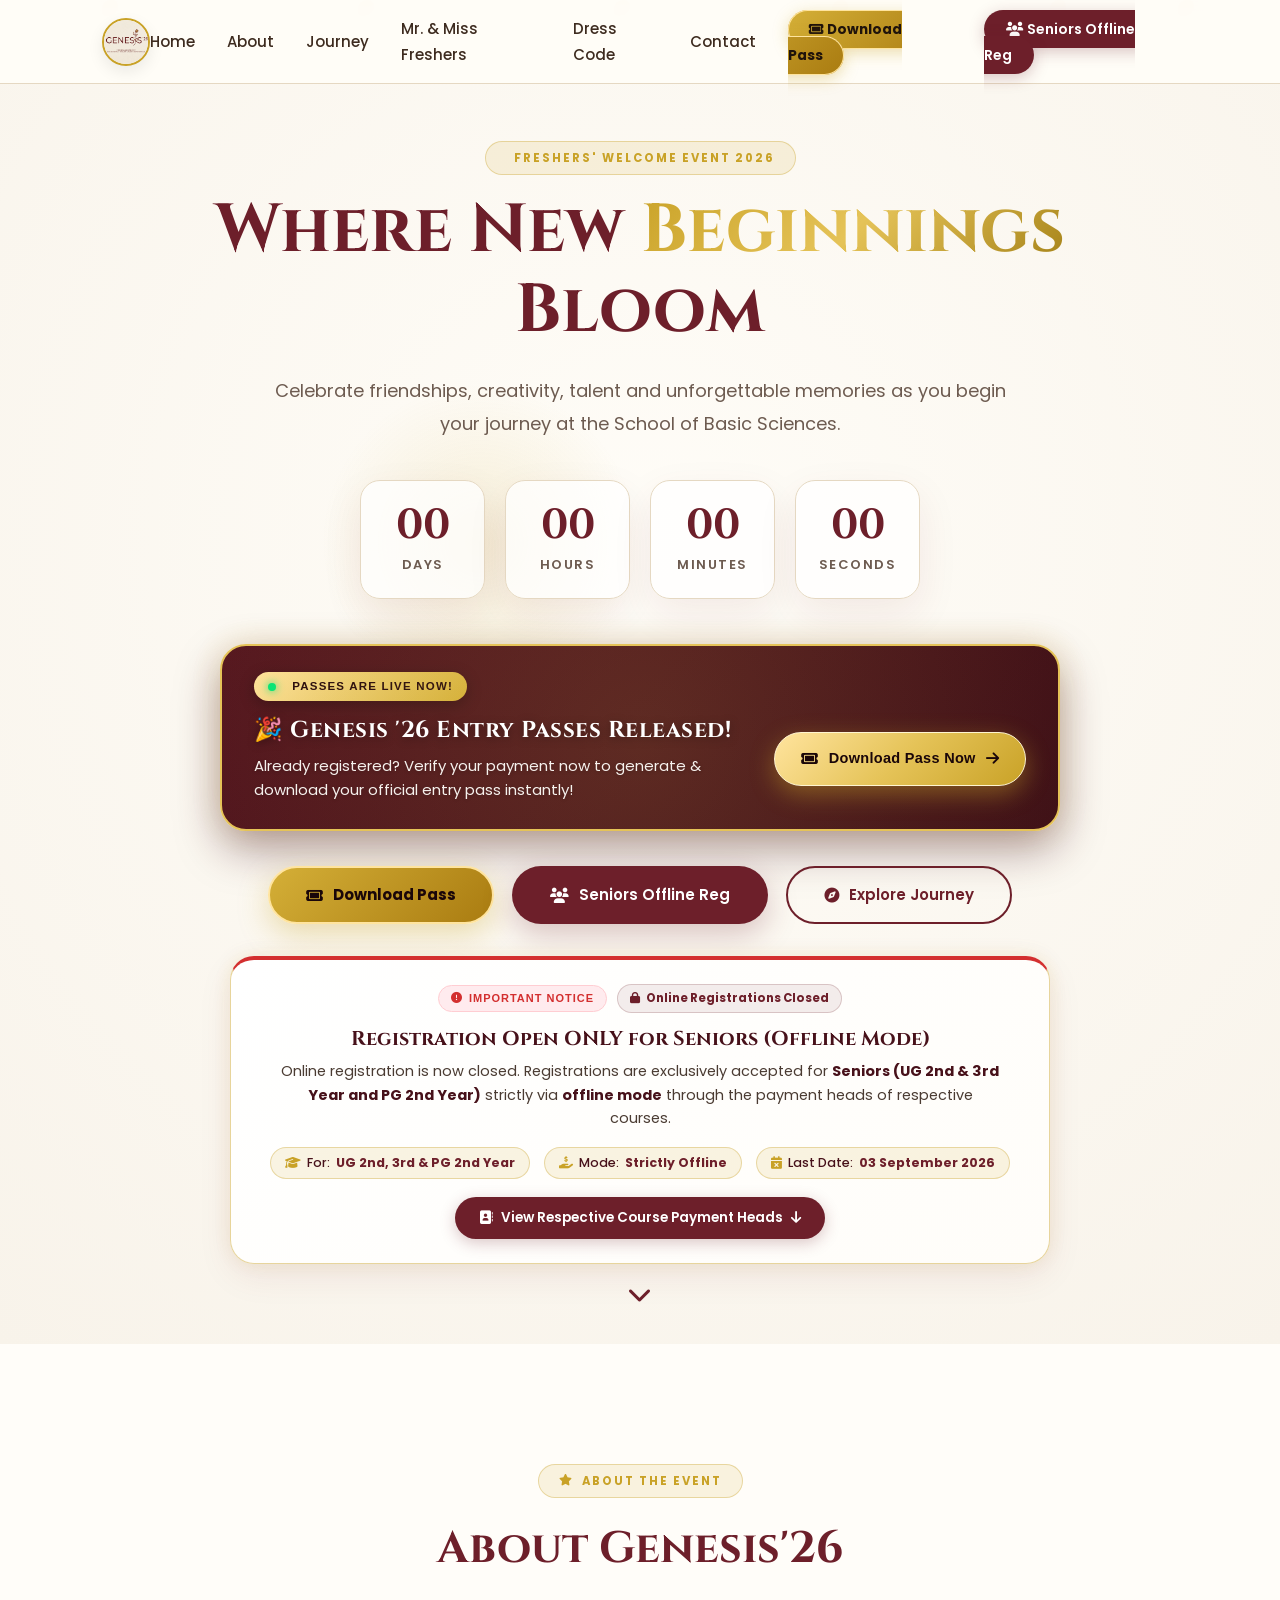
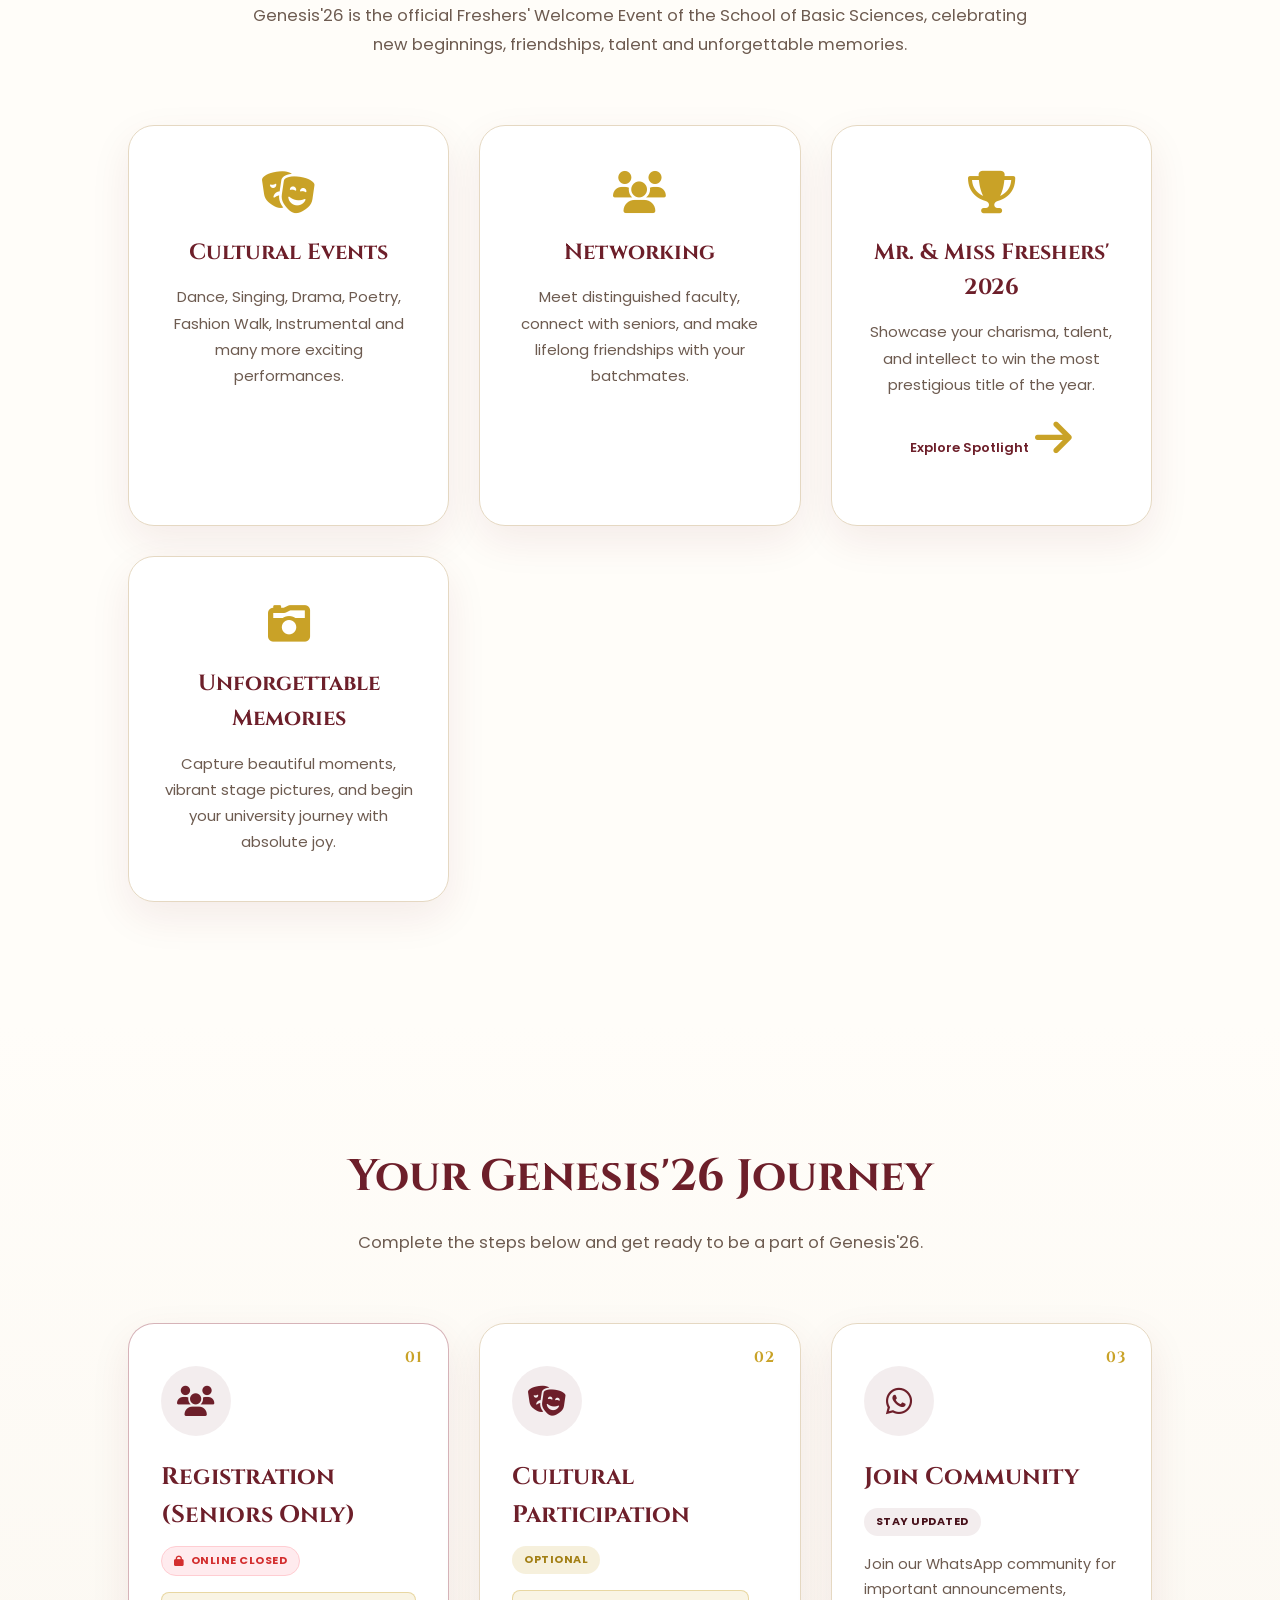
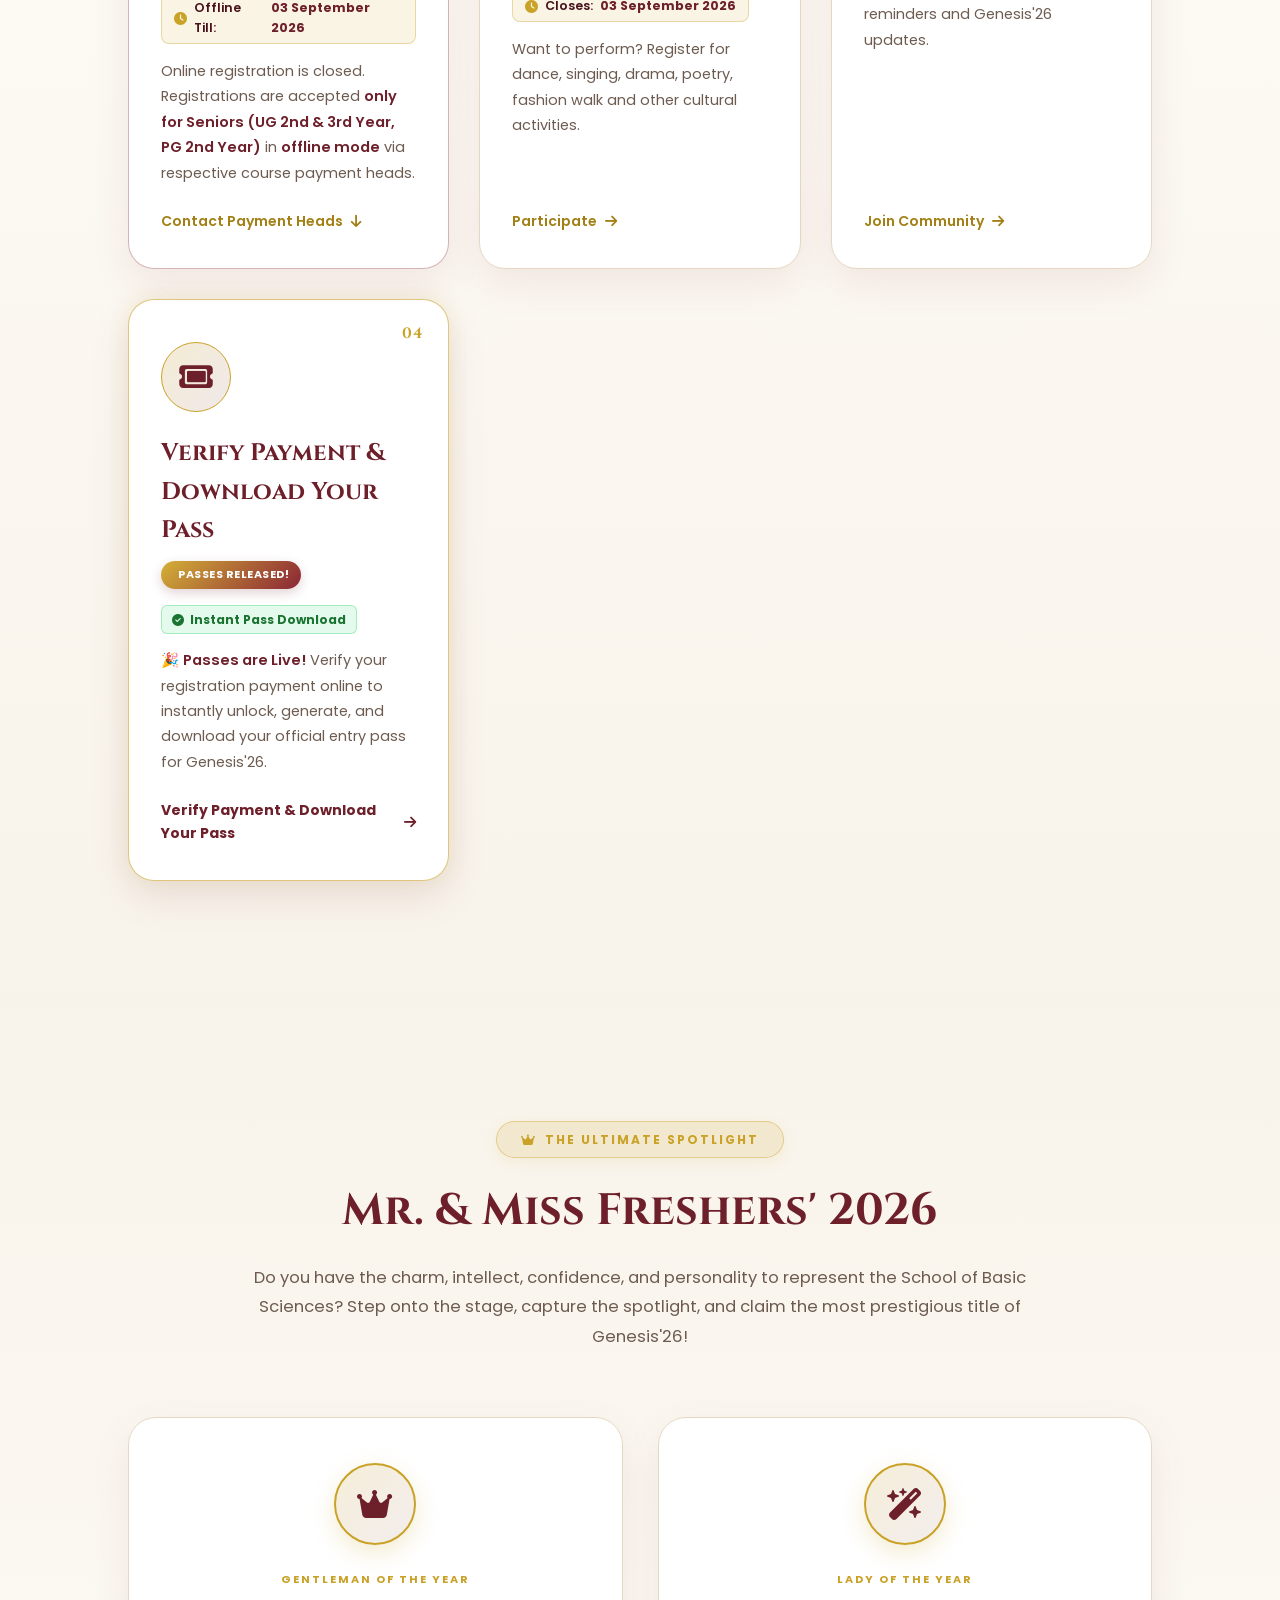
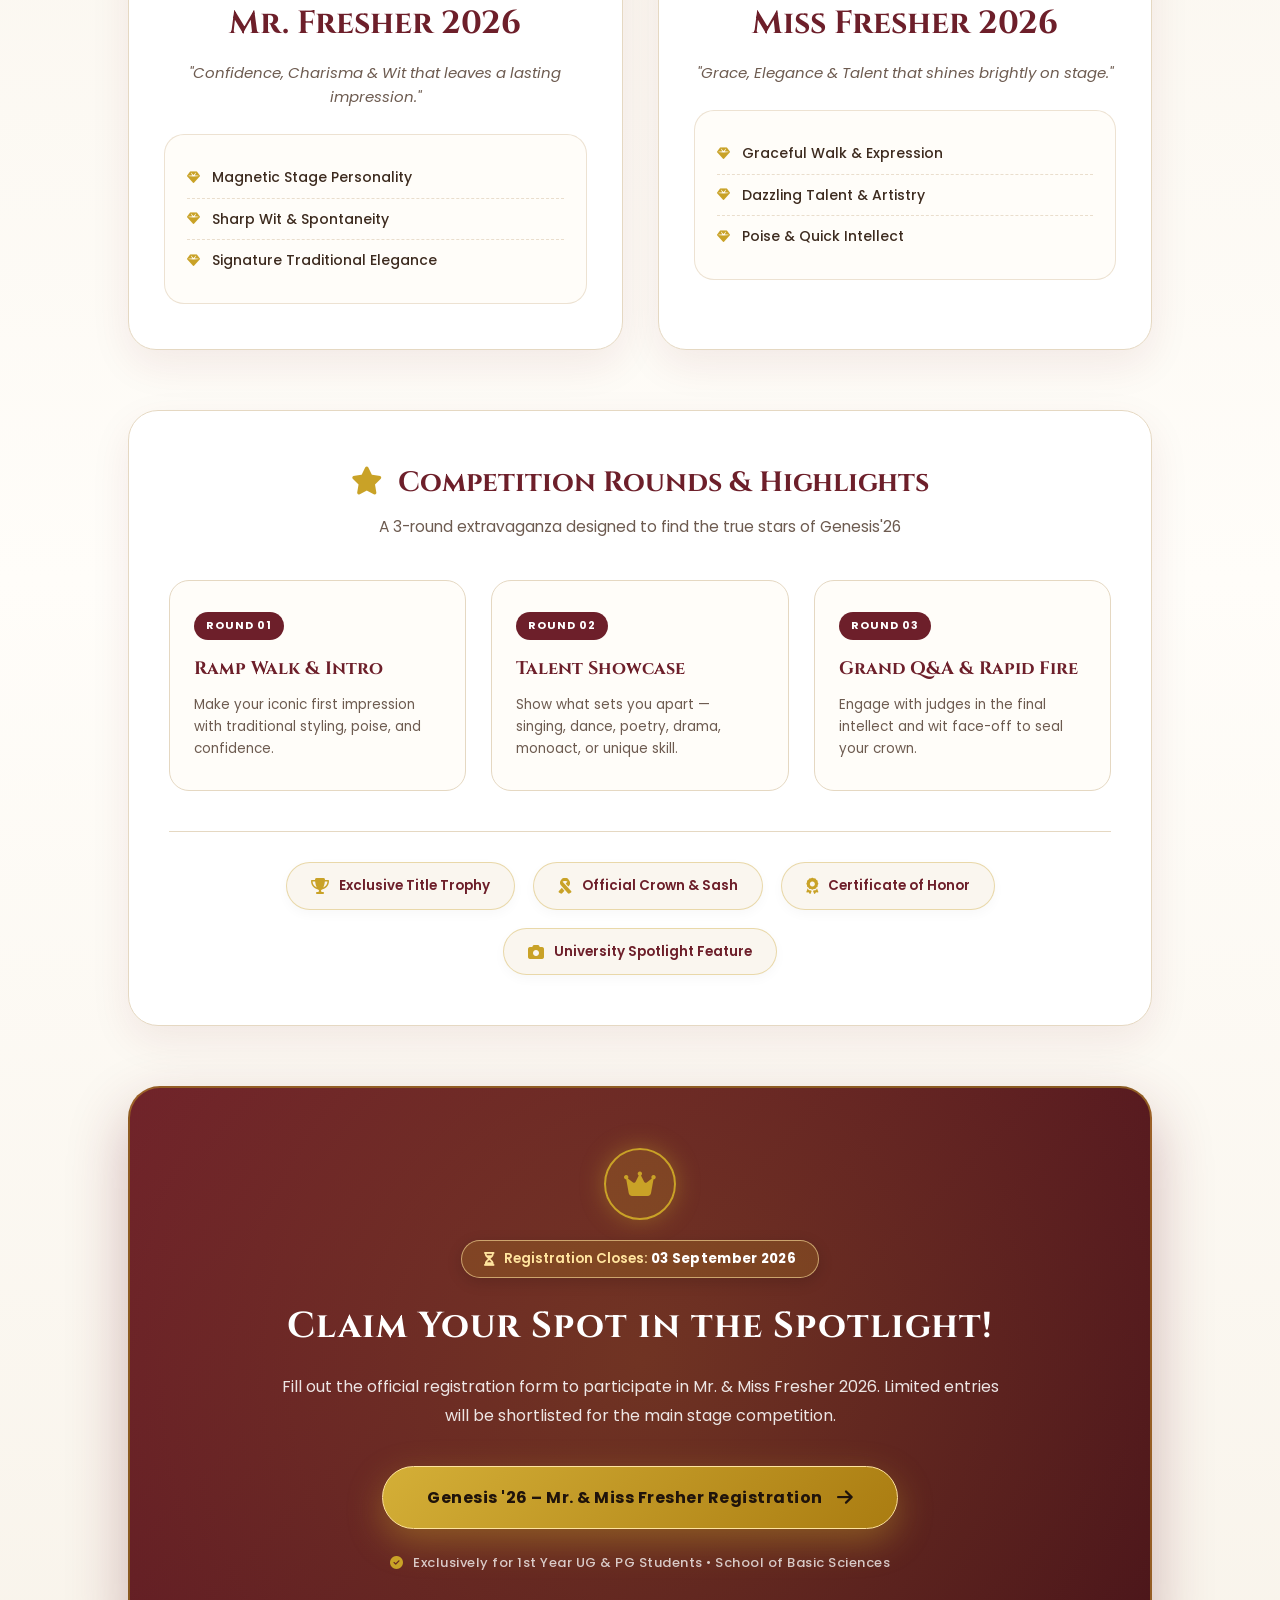
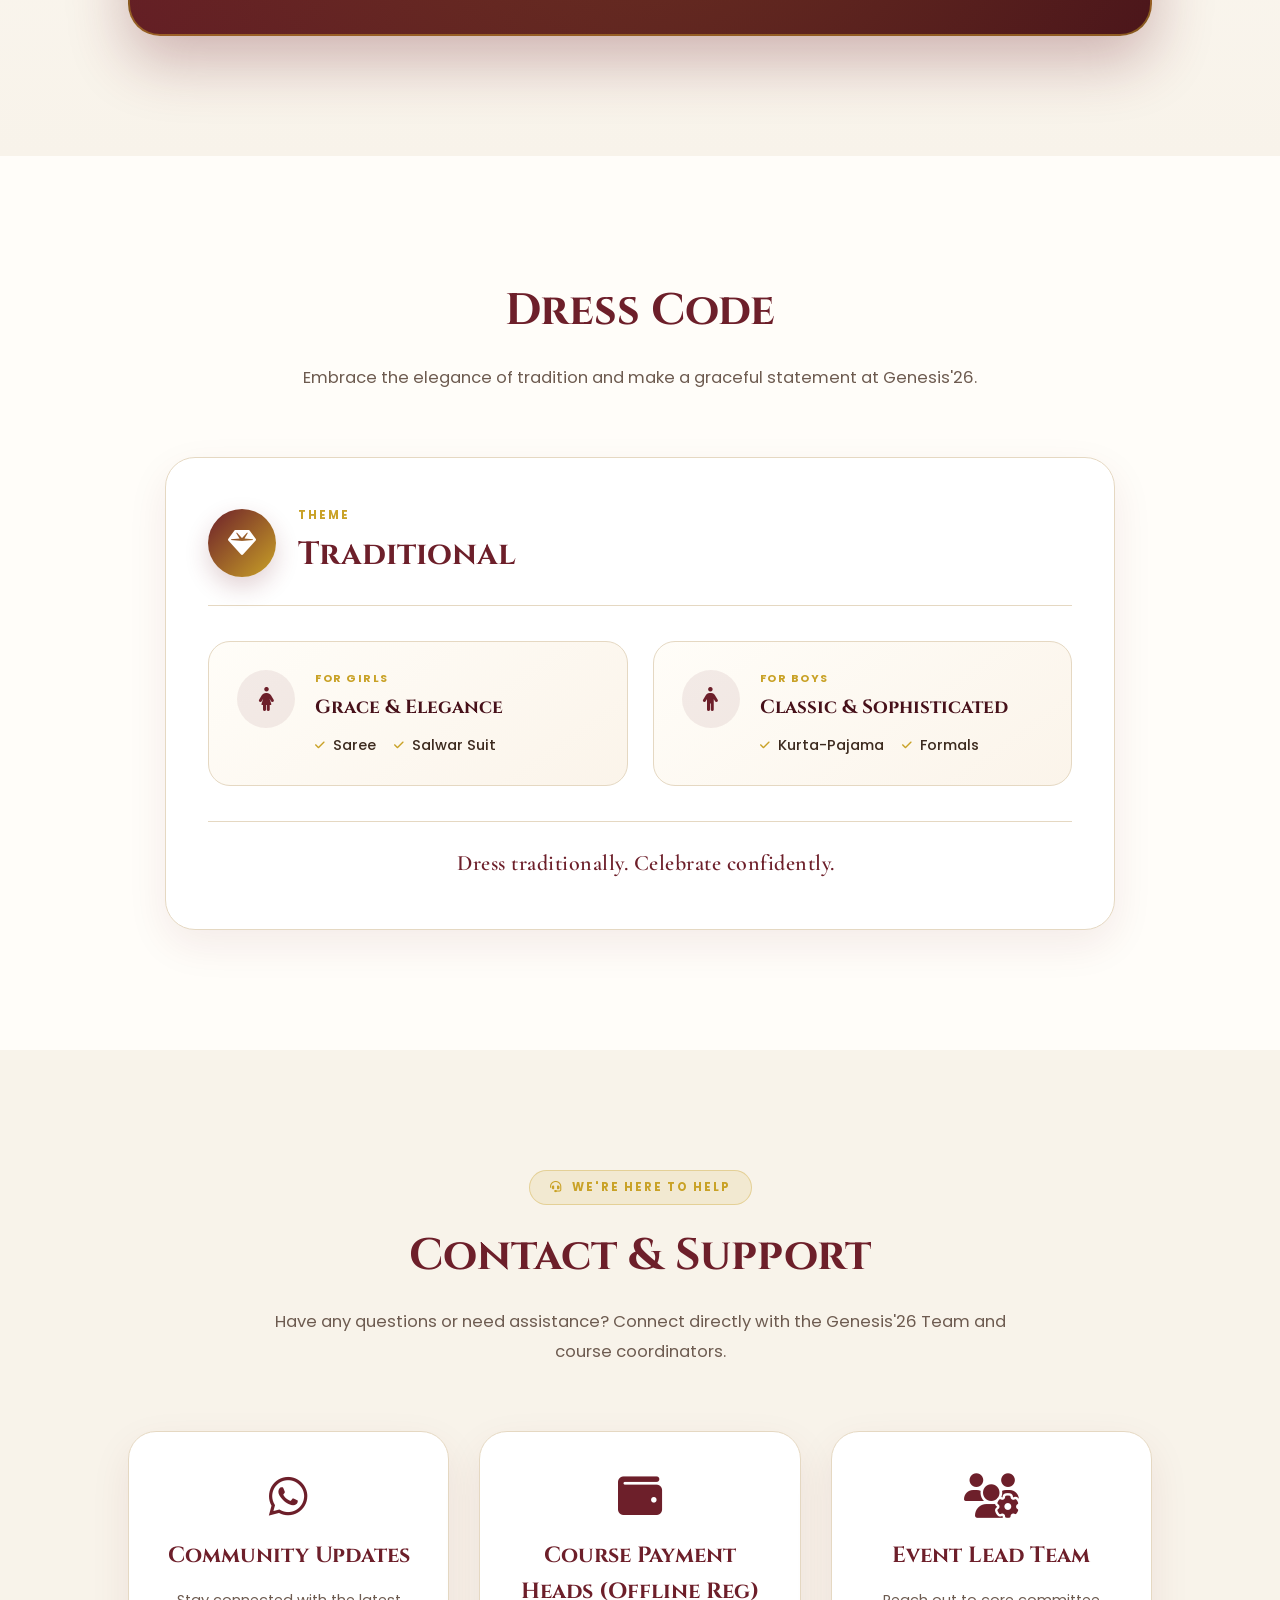
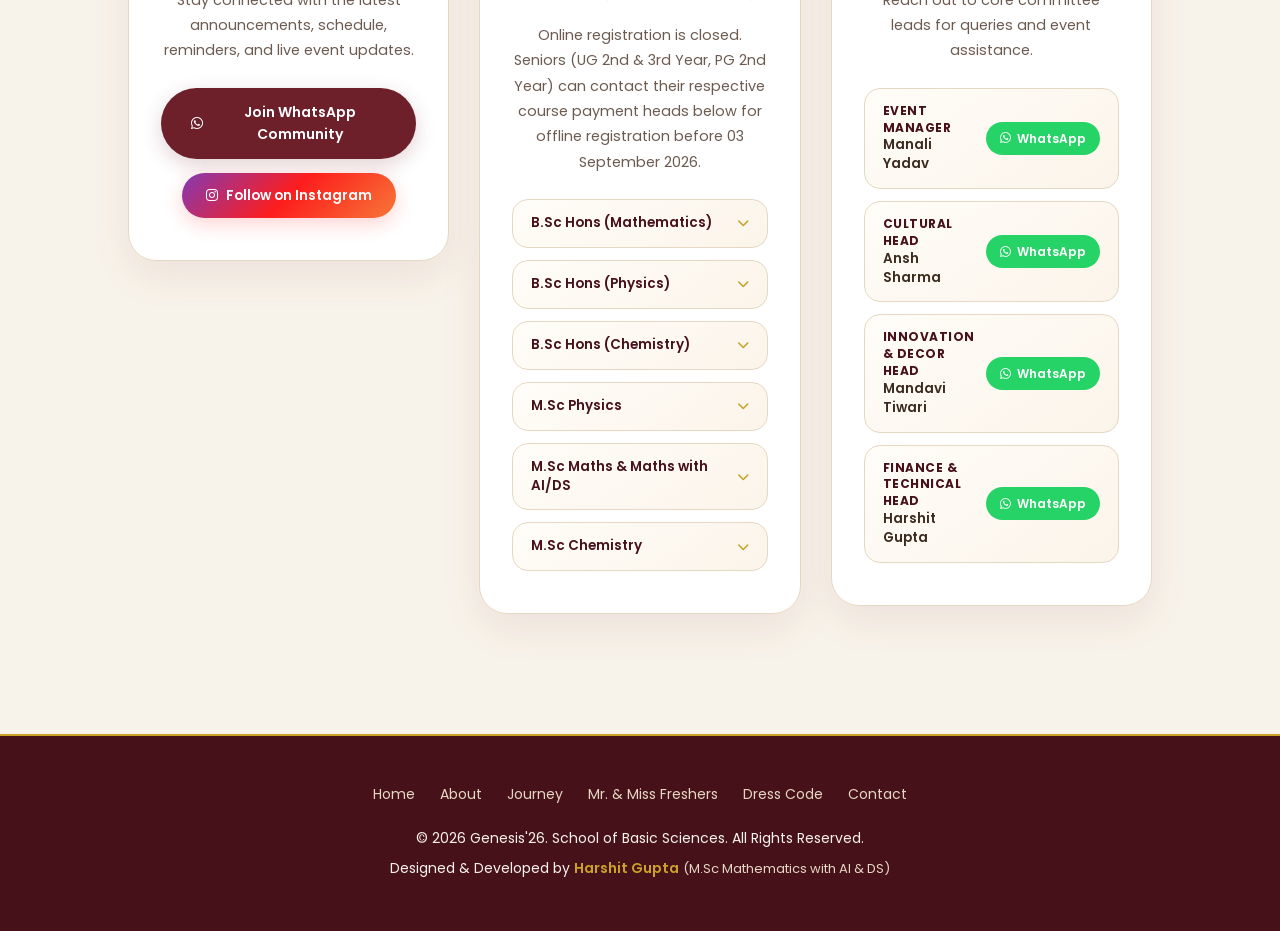
==== commit f4cedf23: "Online Registration Form closed" ====
--- a/index.html
+++ b/index.html
@@ -26,9 +26,9 @@
 <link rel="stylesheet"
 href="https://unpkg.com/aos@2.3.4/dist/aos.css">
 
-<link rel="stylesheet" href="css/style.css?v=8">
-<link rel="stylesheet" href="css/animation.css?v=8">
-<link rel="stylesheet" href="css/responsive.css?v=8">
+<link rel="stylesheet" href="css/style.css?v=9">
+<link rel="stylesheet" href="css/animation.css?v=9">
+<link rel="stylesheet" href="css/responsive.css?v=9">
 
 </head>
 
@@ -71,10 +71,9 @@
             </a>
         </li>
         <li>
-            <a href="https://docs.google.com/forms/d/e/1FAIpQLSf6gBed81PYMRH6tjXz_ehnyQQ0bF1U9x2OsUfkzPPjK8BMwQ/viewform"
-               target="_blank"
+            <a href="#reg-notice"
                class="nav-cta">
-                <i class="fa-solid fa-user-plus"></i> Register
+                <i class="fa-solid fa-users"></i> Seniors Offline Reg
             </a>
         </li>
     </ul>
@@ -100,10 +99,9 @@
        class="mobile-pass-cta">
         <i class="fa-solid fa-ticket"></i> Verify Payment & Download Pass
     </a>
-    <a href="https://docs.google.com/forms/d/e/1FAIpQLSf6gBed81PYMRH6tjXz_ehnyQQ0bF1U9x2OsUfkzPPjK8BMwQ/viewform"
-       target="_blank"
+    <a href="#reg-notice"
        class="mobile-nav-cta">
-        <i class="fa-solid fa-user-plus"></i> Register Now (₹400)
+        <i class="fa-solid fa-users"></i> Seniors Offline Reg (Till 03/09)
     </a>
 
 </div>
@@ -204,32 +202,58 @@
 
         <div class="buttons">
 
-            <a href="https://docs.google.com/forms/d/e/1FAIpQLSf6gBed81PYMRH6tjXz_ehnyQQ0bF1U9x2OsUfkzPPjK8BMwQ/viewform"
-               target="_blank"
-               class="btn">
-                <i class="fa-solid fa-user-plus"></i> Register Now
-            </a>
-
             <a href="https://genesis26-mocha.vercel.app/"
                target="_blank"
                class="btn passes-btn-highlight">
                 <i class="fa-solid fa-ticket"></i> Download Pass
             </a>
 
+            <a href="#reg-notice"
+               class="btn">
+                <i class="fa-solid fa-users"></i> Seniors Offline Reg
+            </a>
+
             <a href="#journey" class="btn outline">
                 <i class="fa-solid fa-compass"></i> Explore Journey
             </a>
 
         </div>
 
-        <!-- Registration Deadline Highlight Card -->
-        <div class="hero-deadline-wrap" data-aos="fade-up" data-aos-delay="200">
-            <div class="hero-deadline-card">
-                <span class="deadline-live-beacon" aria-hidden="true"></span>
-                <span class="deadline-text-wrap">
-                    Registration Deadline: <strong>03 September 2026</strong>
-                </span>
-                <span class="deadline-badge-pill">Strict Deadline</span>
+        <!-- Registration Status & Seniors Offline Notice Card -->
+        <div class="reg-notice-wrapper" id="reg-notice" data-aos="fade-up" data-aos-delay="200">
+            <div class="reg-notice-card">
+                <div class="reg-notice-header">
+                    <span class="reg-alert-badge">
+                        <i class="fa-solid fa-circle-exclamation"></i> IMPORTANT NOTICE
+                    </span>
+                    <span class="reg-status-badge">
+                        <i class="fa-solid fa-lock"></i> Online Registrations Closed
+                    </span>
+                </div>
+                <div class="reg-notice-body">
+                    <h4 class="reg-notice-title">
+                        Registration Open ONLY for Seniors (Offline Mode)
+                    </h4>
+                    <p class="reg-notice-desc">
+                        Online registration is now closed. Registrations are exclusively accepted for <strong>Seniors (UG 2nd & 3rd Year and PG 2nd Year)</strong> strictly via <strong>offline mode</strong> through the payment heads of respective courses.
+                    </p>
+                    <div class="reg-notice-meta">
+                        <span class="reg-meta-item">
+                            <i class="fa-solid fa-graduation-cap"></i> For: <strong>UG 2nd, 3rd & PG 2nd Year</strong>
+                        </span>
+                        <span class="reg-meta-item">
+                            <i class="fa-solid fa-hand-holding-dollar"></i> Mode: <strong>Strictly Offline</strong>
+                        </span>
+                        <span class="reg-meta-item">
+                            <i class="fa-solid fa-calendar-xmark"></i> Last Date: <strong>03 September 2026</strong>
+                        </span>
+                    </div>
+                    <div class="reg-notice-action">
+                        <a href="#contact" class="reg-contact-btn">
+                            <i class="fa-solid fa-address-book"></i> View Respective Course Payment Heads <i class="fa-solid fa-arrow-down"></i>
+                        </a>
+                    </div>
+                </div>
             </div>
         </div>
 
@@ -345,36 +369,34 @@
 
         <!-- Step 1 -->
 
-        <a href="https://docs.google.com/forms/d/e/1FAIpQLSf6gBed81PYMRH6tjXz_ehnyQQ0bF1U9x2OsUfkzPPjK8BMwQ/viewform"
-           class="journey-card"
-           data-aos="zoom-in"
-           target="_blank">
+        <a href="#contact"
+           class="journey-card offline-step-card"
+           data-aos="zoom-in">
 
             <div class="step-number">
                 01
             </div>
 
             <div class="icon">
-                <i class="fa-solid fa-user-plus"></i>
-            </div>
-
-            <h3>Register</h3>
-
-            <span class="journey-badge required">
-                Mandatory
+                <i class="fa-solid fa-users"></i>
+            </div>
+
+            <h3>Registration (Seniors Only)</h3>
+
+            <span class="journey-badge closed-badge">
+                <i class="fa-solid fa-lock"></i> Online Closed
             </span>
 
             <div class="card-deadline-tag">
-                <i class="fa-solid fa-clock"></i> Closes: <strong>03 September 2026</strong>
+                <i class="fa-solid fa-clock"></i> Offline Till: <strong>03 September 2026</strong>
             </div>
 
             <p>
-                Complete your Genesis'26 registration by paying the
-                <strong>₹400 entry fee</strong>.
+                Online registration is closed. Registrations are accepted <strong>only for Seniors (UG 2nd & 3rd Year, PG 2nd Year)</strong> in <strong>offline mode</strong> via respective course payment heads.
             </p>
 
             <span class="journey-action">
-                Register Now <i class="fa-solid fa-arrow-right"></i>
+                Contact Payment Heads <i class="fa-solid fa-arrow-down"></i>
             </span>
 
         </a>
@@ -805,10 +827,10 @@
 
             <i class="fa-solid fa-wallet"></i>
 
-            <h3>Course & Payment Support</h3>
+            <h3>Course Payment Heads (Offline Reg)</h3>
 
             <p class="coordinator-intro">
-                Select your course to reach your designated student coordinator.
+                Online registration is closed. Seniors (UG 2nd & 3rd Year, PG 2nd Year) can contact their respective course payment heads below for offline registration before 03 September 2026.
             </p>
 
             <div class="coordinator-list">
@@ -988,7 +1010,7 @@
 
 <script src="https://cdnjs.cloudflare.com/ajax/libs/gsap/3.12.5/gsap.min.js"></script>
 <script src="https://unpkg.com/aos@2.3.4/dist/aos.js"></script>
-<script src="js/app.js?v=8"></script>
+<script src="js/app.js?v=9"></script>
 
 </body>
 
--- a/css/style.css
+++ b/css/style.css
@@ -699,80 +699,157 @@
     box-shadow: 0 10px 30px rgba(109, 31, 42, 0.2);
 }
 
-/* Hero Registration Deadline Highlight */
-.hero-deadline-wrap {
+/* ===========================
+   Registration Status Notice Card (Seniors Offline Only)
+   =========================== */
+
+.reg-notice-wrapper {
     display: flex;
     justify-content: center;
-    margin-top: 28px;
-}
-
-.hero-deadline-card {
-    display: inline-flex;
-    align-items: center;
-    gap: 12px;
-    background: rgba(255, 253, 248, 0.92);
-    border: 1.5px solid var(--gold);
-    padding: 10px 24px;
-    border-radius: 50px;
-    box-shadow: 0 10px 30px rgba(109, 31, 42, 0.08), 0 0 20px rgba(201, 162, 39, 0.18);
+    margin-top: 32px;
+    width: 100%;
+}
+
+.reg-notice-card {
+    background: linear-gradient(145deg, #FFFFFF 0%, #FFFDF9 100%);
+    border: 1.5px solid rgba(201, 162, 39, 0.45);
+    border-top: 4px solid #D32F2F;
+    border-radius: 24px;
+    padding: 24px 28px;
+    max-width: 820px;
+    width: 100%;
+    text-align: center;
+    box-shadow: 0 12px 35px rgba(109, 31, 42, 0.08), 0 0 20px rgba(201, 162, 39, 0.12);
     backdrop-filter: blur(14px);
     -webkit-backdrop-filter: blur(14px);
     transition: all 0.35s ease;
 }
 
-.hero-deadline-card:hover {
-    transform: translateY(-3px) scale(1.02);
+.reg-notice-card:hover {
+    transform: translateY(-3px);
     border-color: var(--primary);
-    box-shadow: 0 15px 35px rgba(109, 31, 42, 0.12), 0 0 25px rgba(201, 162, 39, 0.3);
-    background: rgba(255, 255, 255, 0.98);
-}
-
-.deadline-live-beacon {
-    position: relative;
-    width: 10px;
-    height: 10px;
-    background: #E53935;
-    border-radius: 50%;
-    box-shadow: 0 0 10px #E53935;
-    flex-shrink: 0;
-}
-
-.deadline-live-beacon::after {
-    content: "";
-    position: absolute;
-    inset: -4px;
-    border-radius: 50%;
-    border: 1.5px solid #E53935;
-    animation: beaconRipple 1.8s infinite ease-out;
-}
-
-@keyframes beaconRipple {
-    0% { transform: scale(0.8); opacity: 1; }
-    100% { transform: scale(2.2); opacity: 0; }
-}
-
-.deadline-text-wrap {
-    font-size: 14.5px;
-    color: var(--text);
-    font-weight: 500;
-}
-
-.deadline-text-wrap strong {
-    color: var(--primary);
-    font-weight: 700;
-    letter-spacing: 0.3px;
-}
-
-.deadline-badge-pill {
-    background: linear-gradient(135deg, var(--primary), var(--primary-dark));
-    color: #FFE49E;
+    box-shadow: 0 16px 45px rgba(109, 31, 42, 0.12), 0 0 25px rgba(201, 162, 39, 0.2);
+}
+
+.reg-notice-header {
+    display: flex;
+    align-items: center;
+    justify-content: center;
+    gap: 10px;
+    flex-wrap: wrap;
+    margin-bottom: 12px;
+}
+
+.reg-alert-badge {
+    display: inline-flex;
+    align-items: center;
+    gap: 6px;
+    background: #FFEBEE;
+    color: #D32F2F;
+    border: 1px solid #FFCDD2;
     font-size: 11px;
-    font-weight: 700;
-    letter-spacing: 0.8px;
+    font-weight: 800;
+    letter-spacing: 1px;
     text-transform: uppercase;
     padding: 4px 12px;
     border-radius: 50px;
-    box-shadow: 0 4px 12px rgba(109, 31, 42, 0.2);
+}
+
+.reg-status-badge {
+    display: inline-flex;
+    align-items: center;
+    gap: 6px;
+    background: rgba(109, 31, 42, 0.08);
+    color: var(--primary);
+    font-size: 11.5px;
+    font-weight: 700;
+    padding: 4px 12px;
+    border-radius: 50px;
+    border: 1px solid rgba(109, 31, 42, 0.2);
+}
+
+.hero .reg-notice-card h4.reg-notice-title,
+.reg-notice-title {
+    font-family: 'Cinzel', serif !important;
+    font-size: 20px !important;
+    color: var(--primary-dark) !important;
+    margin-bottom: 8px !important;
+    font-weight: 700 !important;
+    line-height: 1.35 !important;
+}
+
+.hero .reg-notice-card p.reg-notice-desc,
+.reg-notice-desc {
+    font-size: 14.5px !important;
+    color: #4A3B32 !important;
+    line-height: 1.65 !important;
+    margin: 0 auto 16px !important;
+    max-width: 720px !important;
+}
+
+.hero .reg-notice-card p.reg-notice-desc strong {
+    color: var(--primary-dark) !important;
+    font-weight: 700 !important;
+}
+
+.reg-notice-meta {
+    display: flex;
+    justify-content: center;
+    flex-wrap: wrap;
+    gap: 10px 14px;
+    margin-bottom: 18px;
+}
+
+.reg-meta-item {
+    display: inline-flex;
+    align-items: center;
+    gap: 6px;
+    background: rgba(201, 162, 39, 0.12);
+    border: 1px solid rgba(201, 162, 39, 0.35);
+    color: var(--primary-dark);
+    font-size: 12.5px;
+    font-weight: 500;
+    padding: 5px 14px;
+    border-radius: 50px;
+}
+
+.reg-meta-item i {
+    color: var(--gold);
+}
+
+.reg-meta-item strong {
+    color: var(--primary);
+    font-weight: 700;
+}
+
+.reg-contact-btn {
+    display: inline-flex;
+    align-items: center;
+    gap: 8px;
+    background: var(--primary);
+    color: white !important;
+    font-size: 13.5px;
+    font-weight: 600;
+    padding: 10px 24px;
+    border-radius: 50px;
+    text-decoration: none;
+    box-shadow: 0 4px 15px rgba(109, 31, 42, 0.25);
+    transition: all 0.3s ease;
+}
+
+.reg-contact-btn:hover {
+    background: var(--gold);
+    color: #1A0609 !important;
+    transform: translateY(-2px);
+    box-shadow: 0 6px 20px rgba(201, 162, 39, 0.4);
+}
+
+.reg-contact-btn i:last-child {
+    transition: transform 0.3s ease;
+}
+
+.reg-contact-btn:hover i:last-child {
+    transform: translateY(3px);
 }
 
 /* Floating Petals */
@@ -1065,6 +1142,24 @@
     color: var(--primary-dark);
 }
 
+.journey-badge.closed-badge {
+    background: #FFEBEE !important;
+    color: #D32F2F !important;
+    border: 1px solid #FFCDD2 !important;
+    display: inline-flex;
+    align-items: center;
+    gap: 6px;
+}
+
+.offline-step-card {
+    border-color: rgba(139, 38, 53, 0.35) !important;
+}
+
+.offline-step-card:hover {
+    border-color: var(--primary) !important;
+    box-shadow: 0 20px 45px rgba(109, 31, 42, 0.15) !important;
+}
+
 .card-deadline-tag {
     display: inline-flex;
     align-items: center;
--- a/css/responsive.css
+++ b/css/responsive.css
@@ -194,16 +194,31 @@
         font-size: 13.5px;
     }
 
-    .hero-deadline-card {
-        padding: 8px 16px;
-        gap: 10px;
-        flex-wrap: wrap;
-        justify-content: center;
-        border-radius: 22px;
-    }
-
-    .deadline-text-wrap {
+    .reg-notice-card {
+        padding: 18px 16px;
+        border-radius: 20px;
+    }
+
+    .reg-notice-title {
+        font-size: 17px !important;
+    }
+
+    .reg-notice-desc {
+        font-size: 13.5px !important;
+    }
+
+    .reg-meta-item {
+        font-size: 12px;
+        padding: 5px 12px;
+        width: 100%;
+        justify-content: center;
+    }
+
+    .reg-contact-btn {
+        width: 100%;
+        justify-content: center;
         font-size: 13px;
+        padding: 10px 16px;
     }
 
     .mrms-deadline-badge {
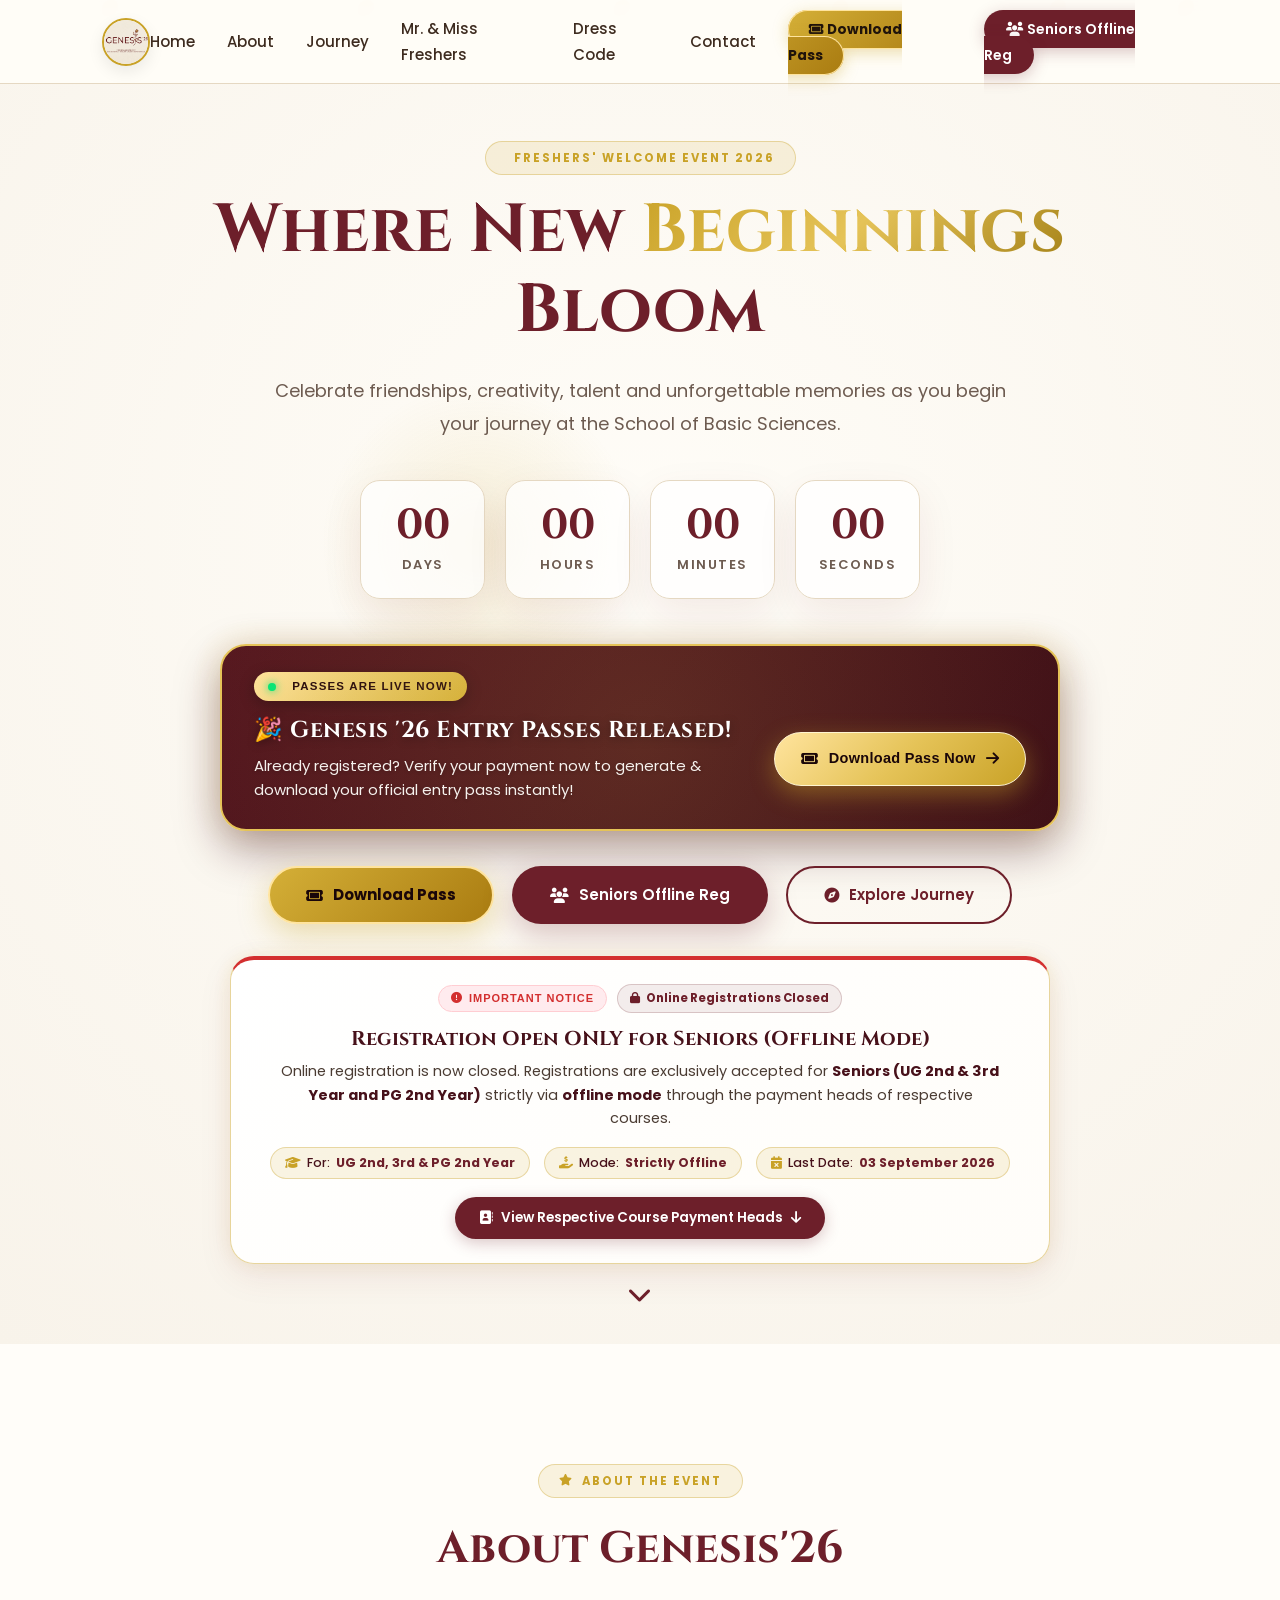
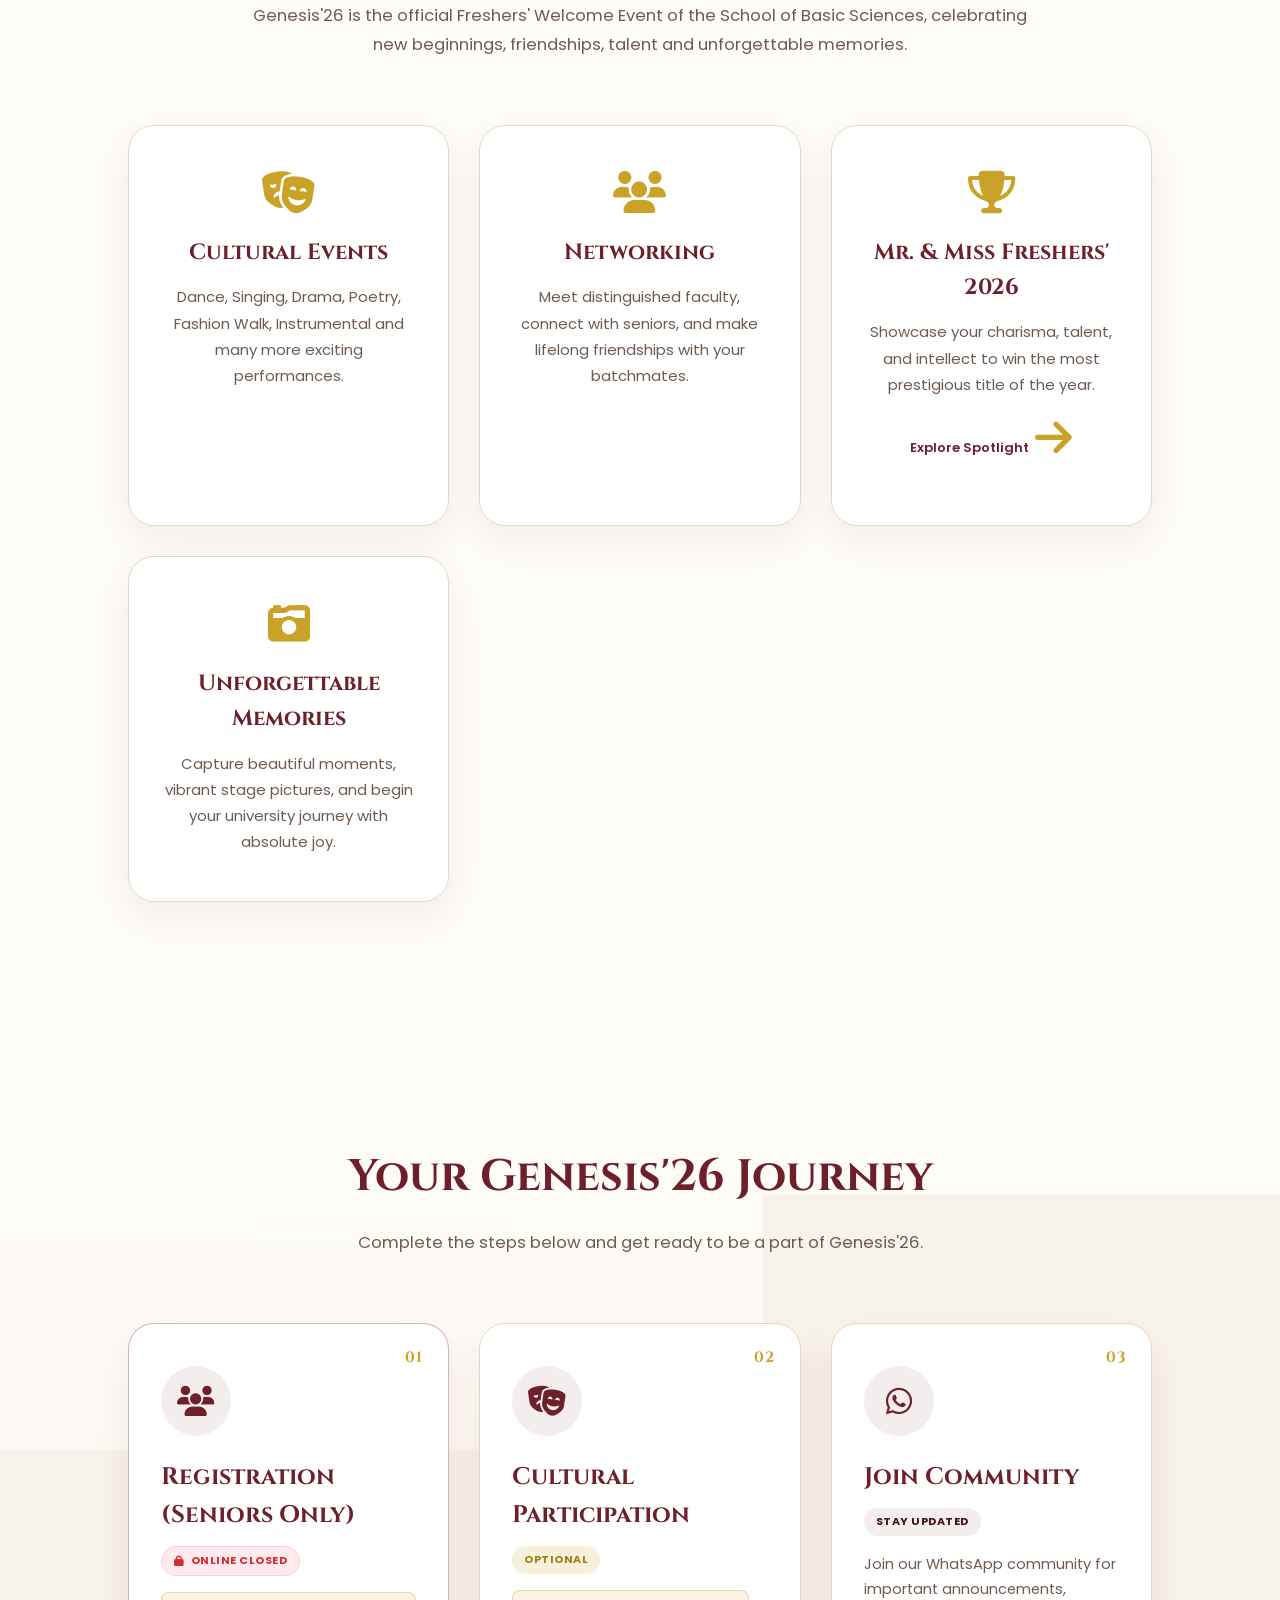
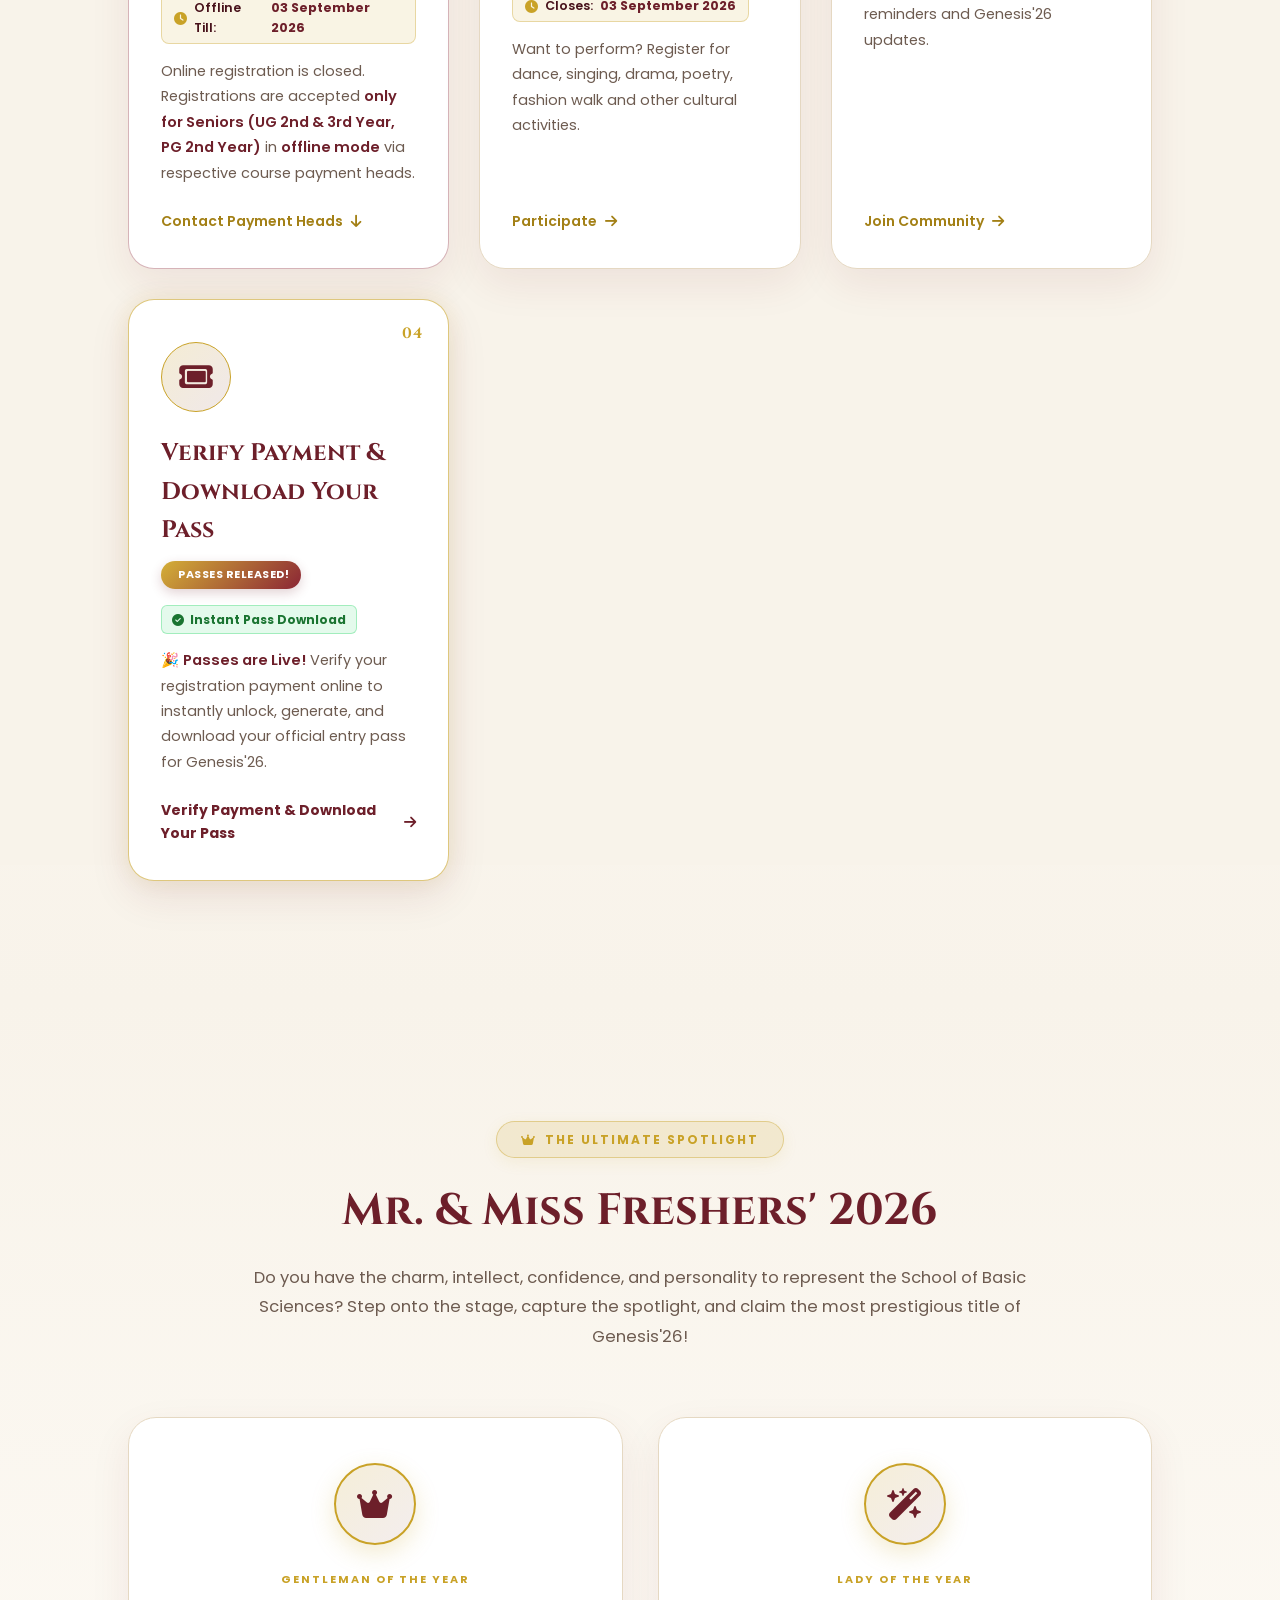
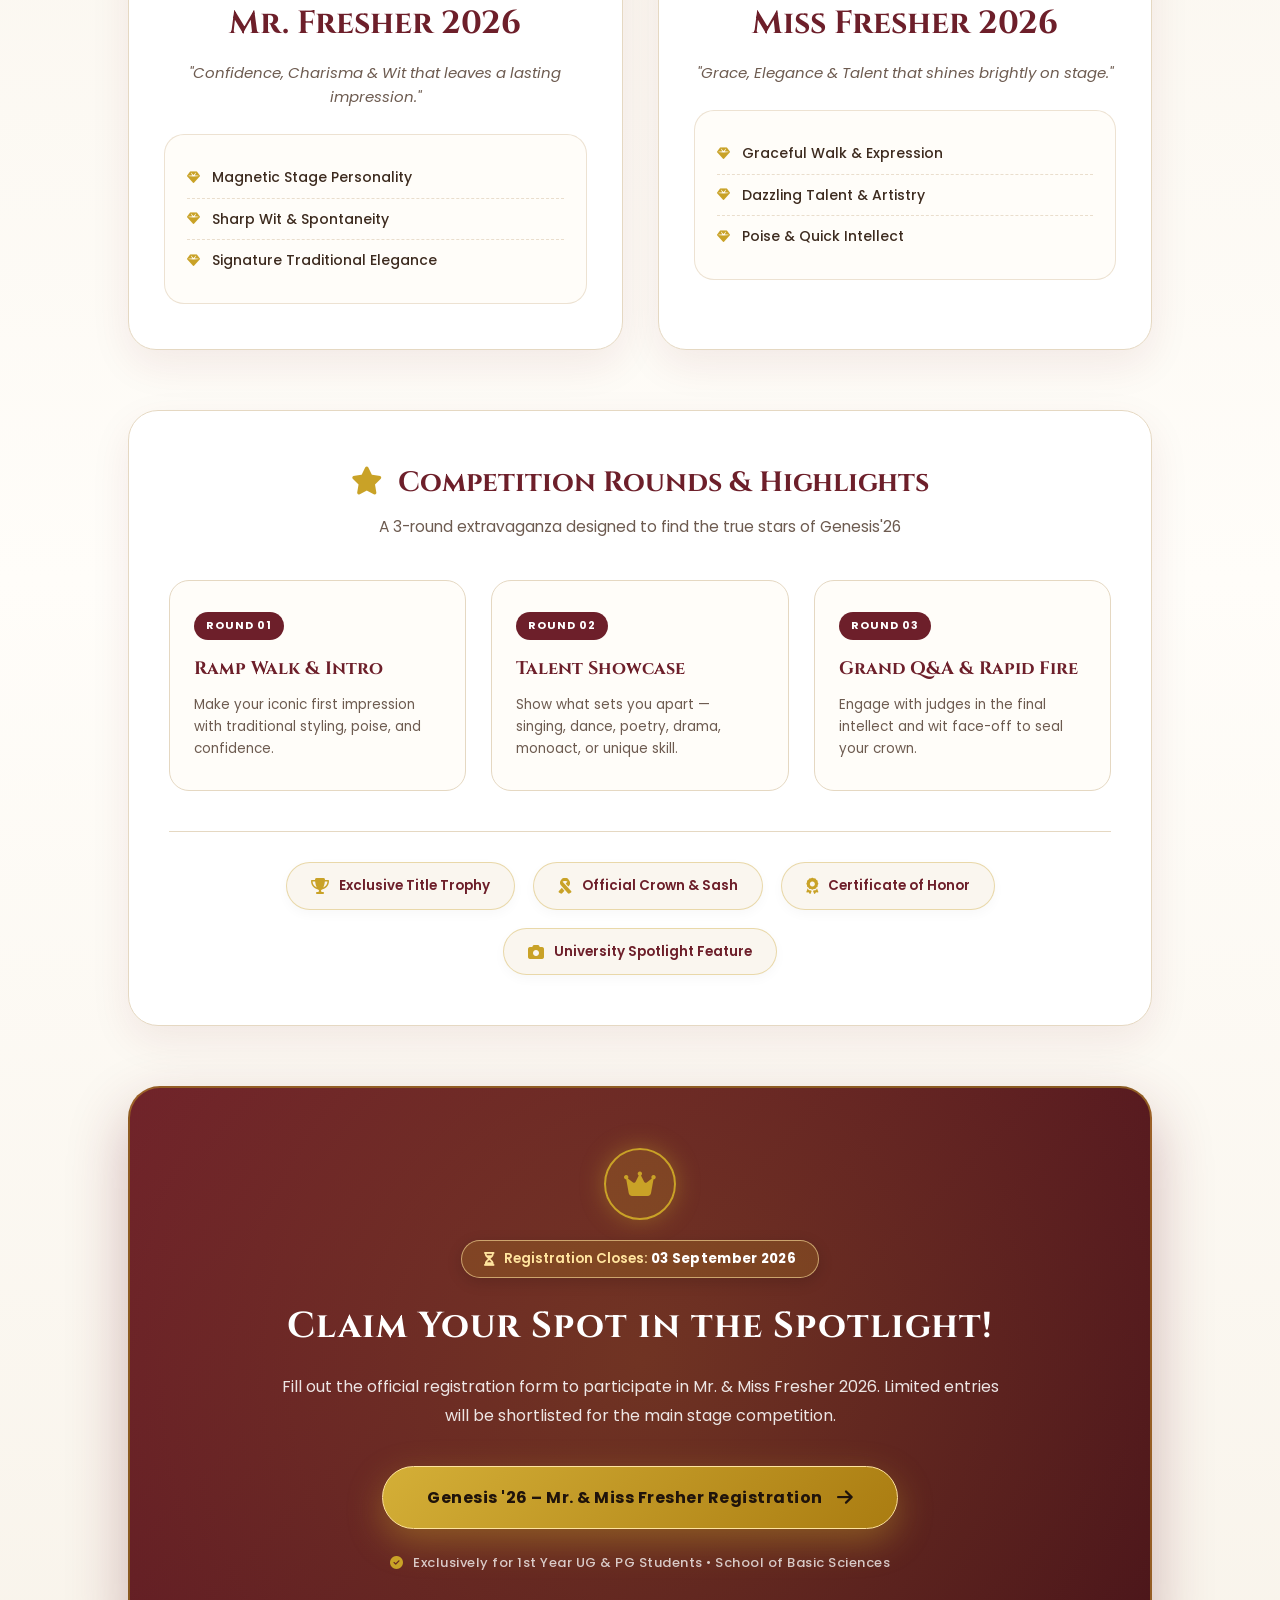
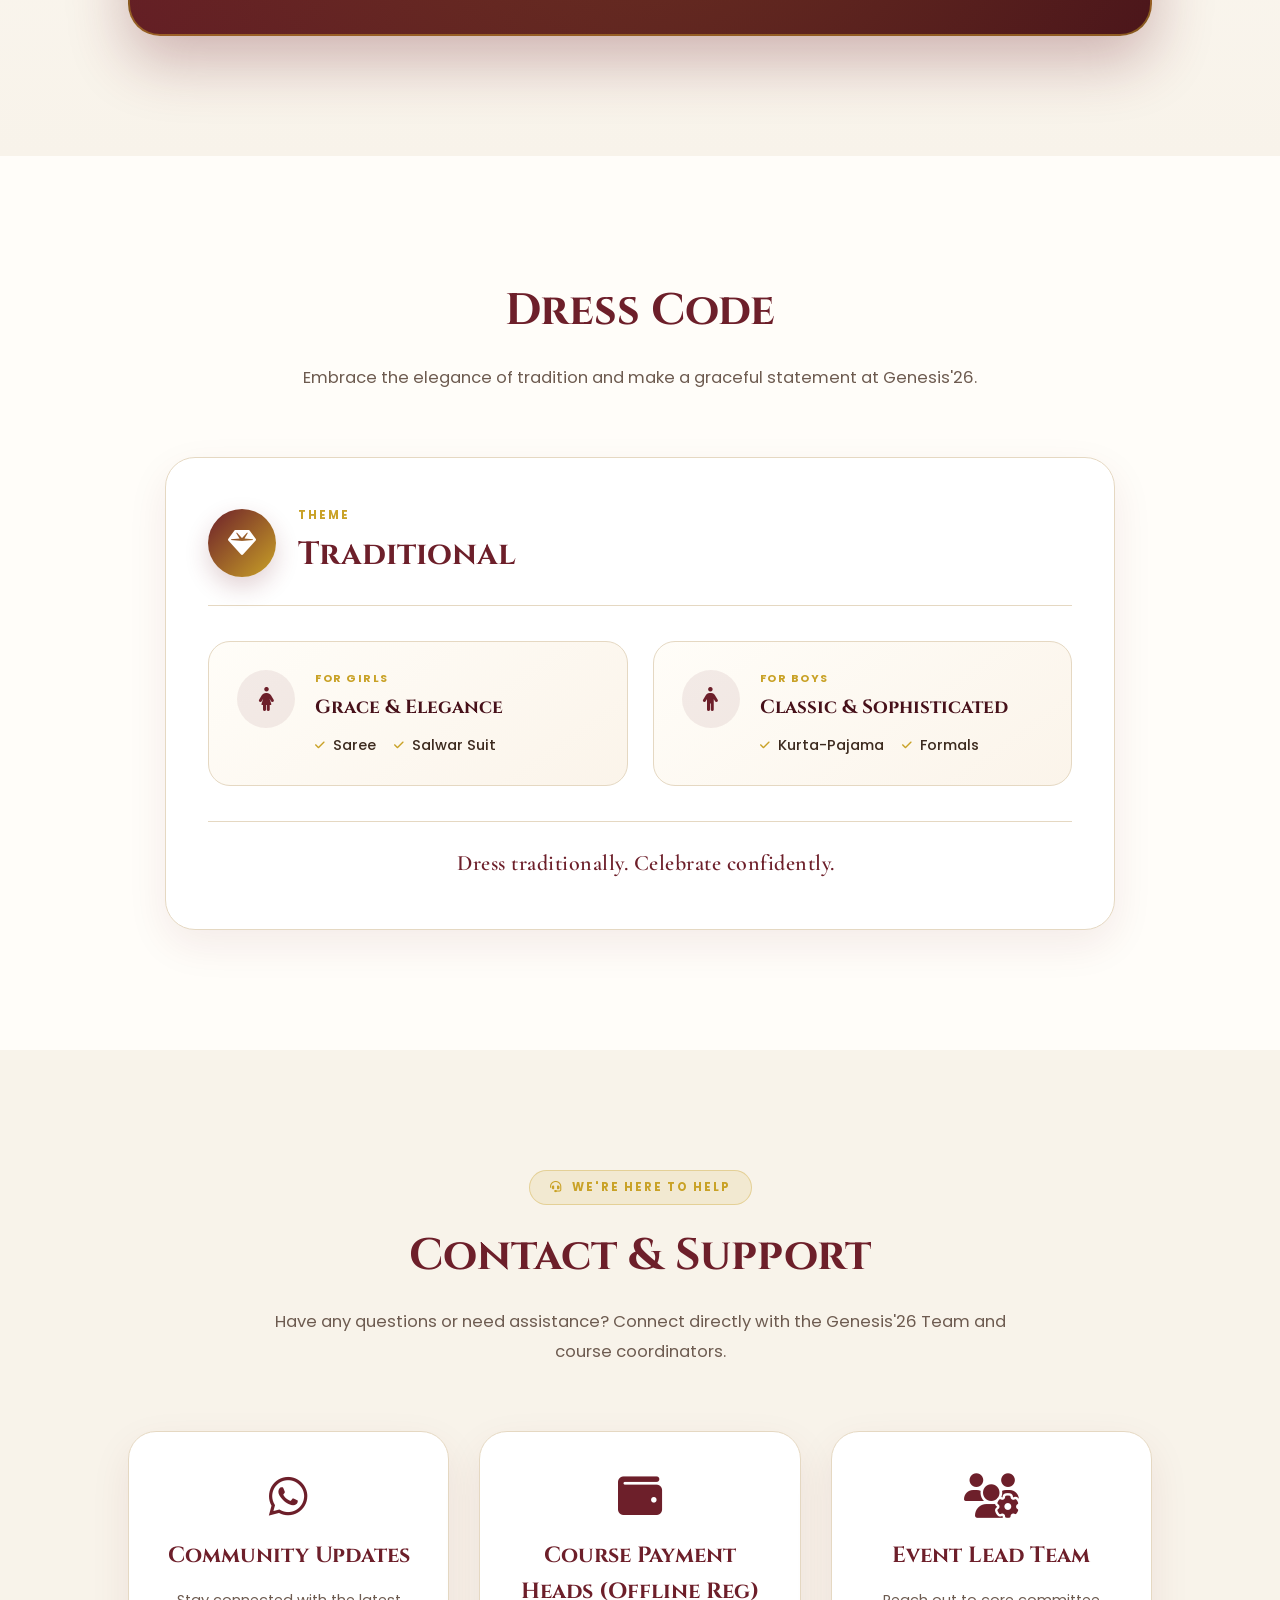
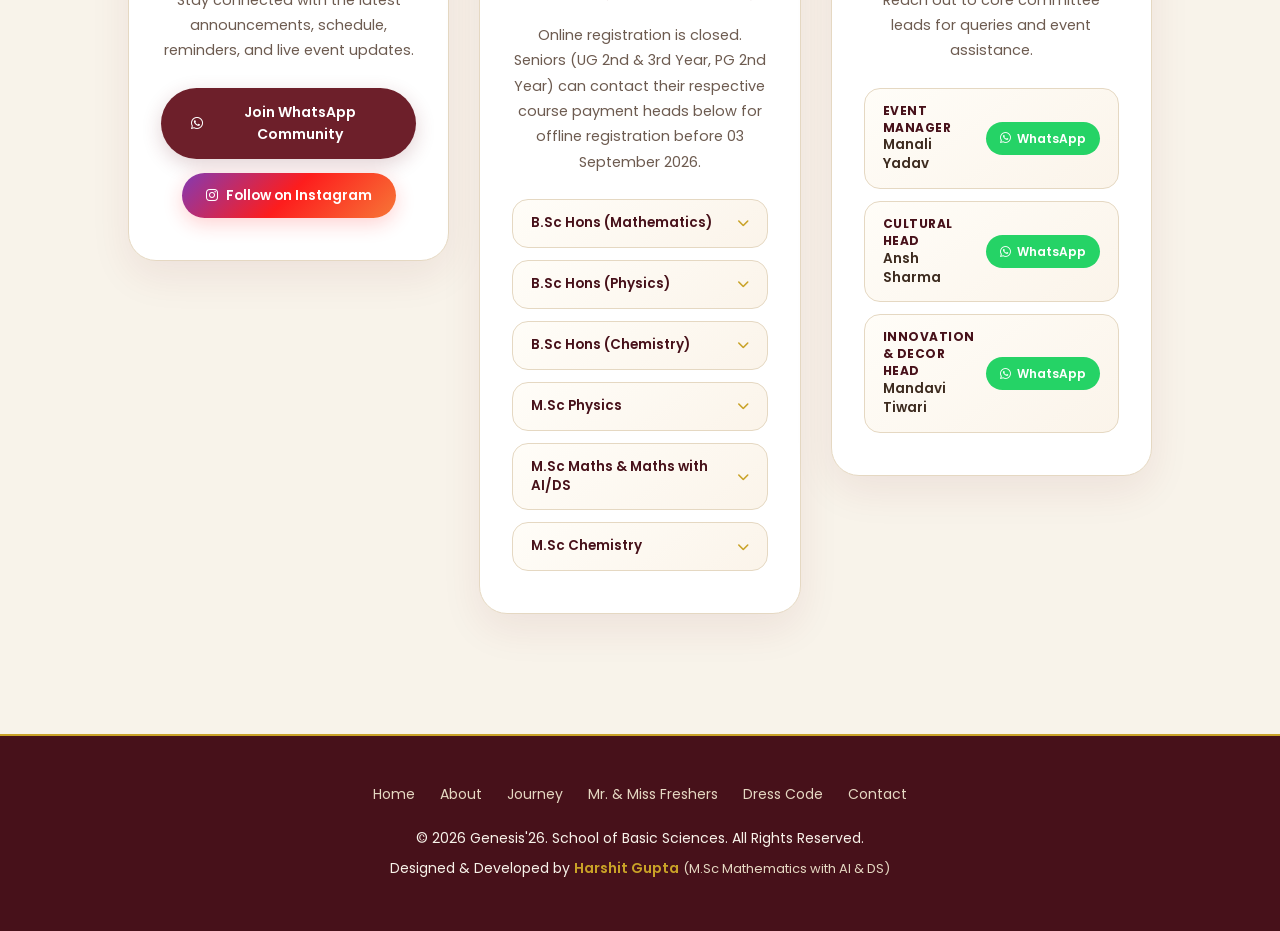
==== commit ae3b6510: "name removed" ====
--- a/index.html
+++ b/index.html
@@ -965,16 +965,6 @@
                     </a>
                 </div>
 
-                <div class="team-contact-item">
-                    <div class="team-info">
-                        <strong>Finance & Technical Head</strong>
-                        <span>Harshit Gupta</span>
-                    </div>
-                    <a href="https://wa.me/+918874704090" target="_blank">
-                        <i class="fa-brands fa-whatsapp"></i> WhatsApp
-                    </a>
-                </div>
-
             </div>
 
         </div>
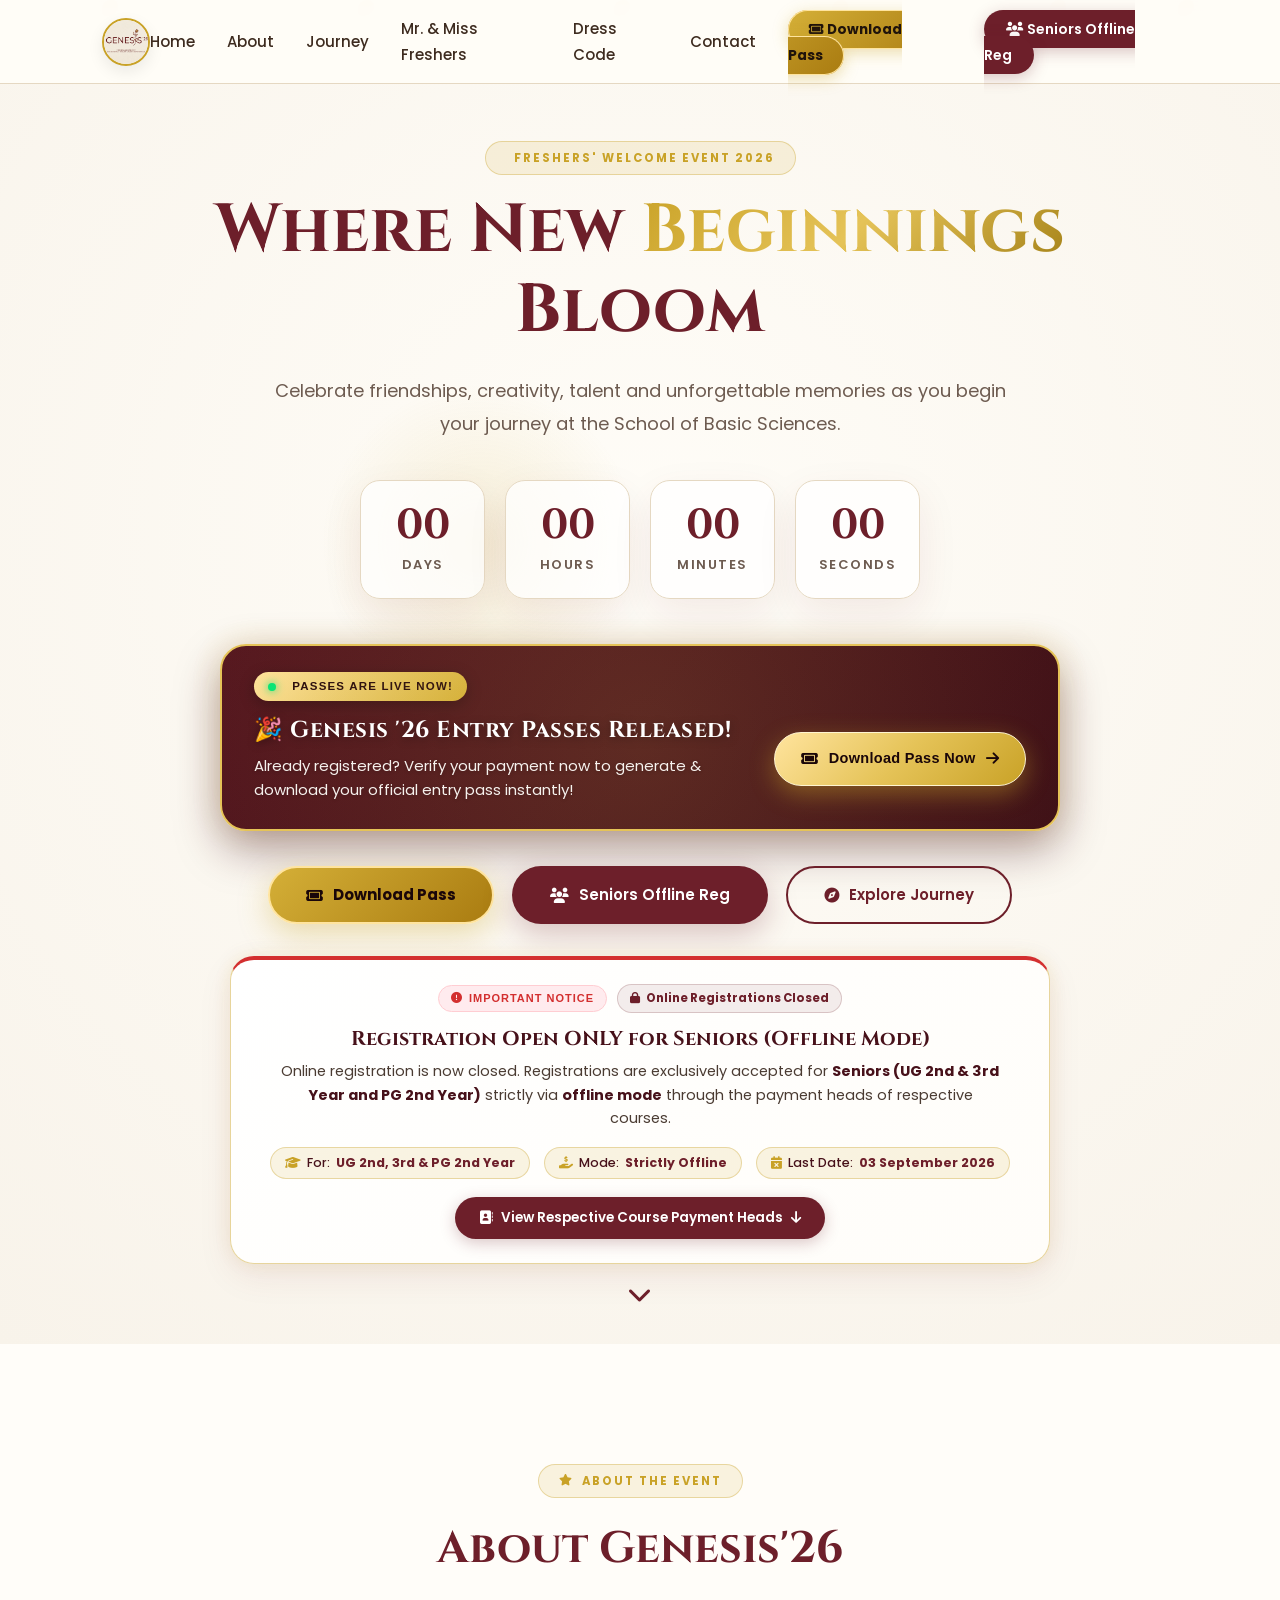
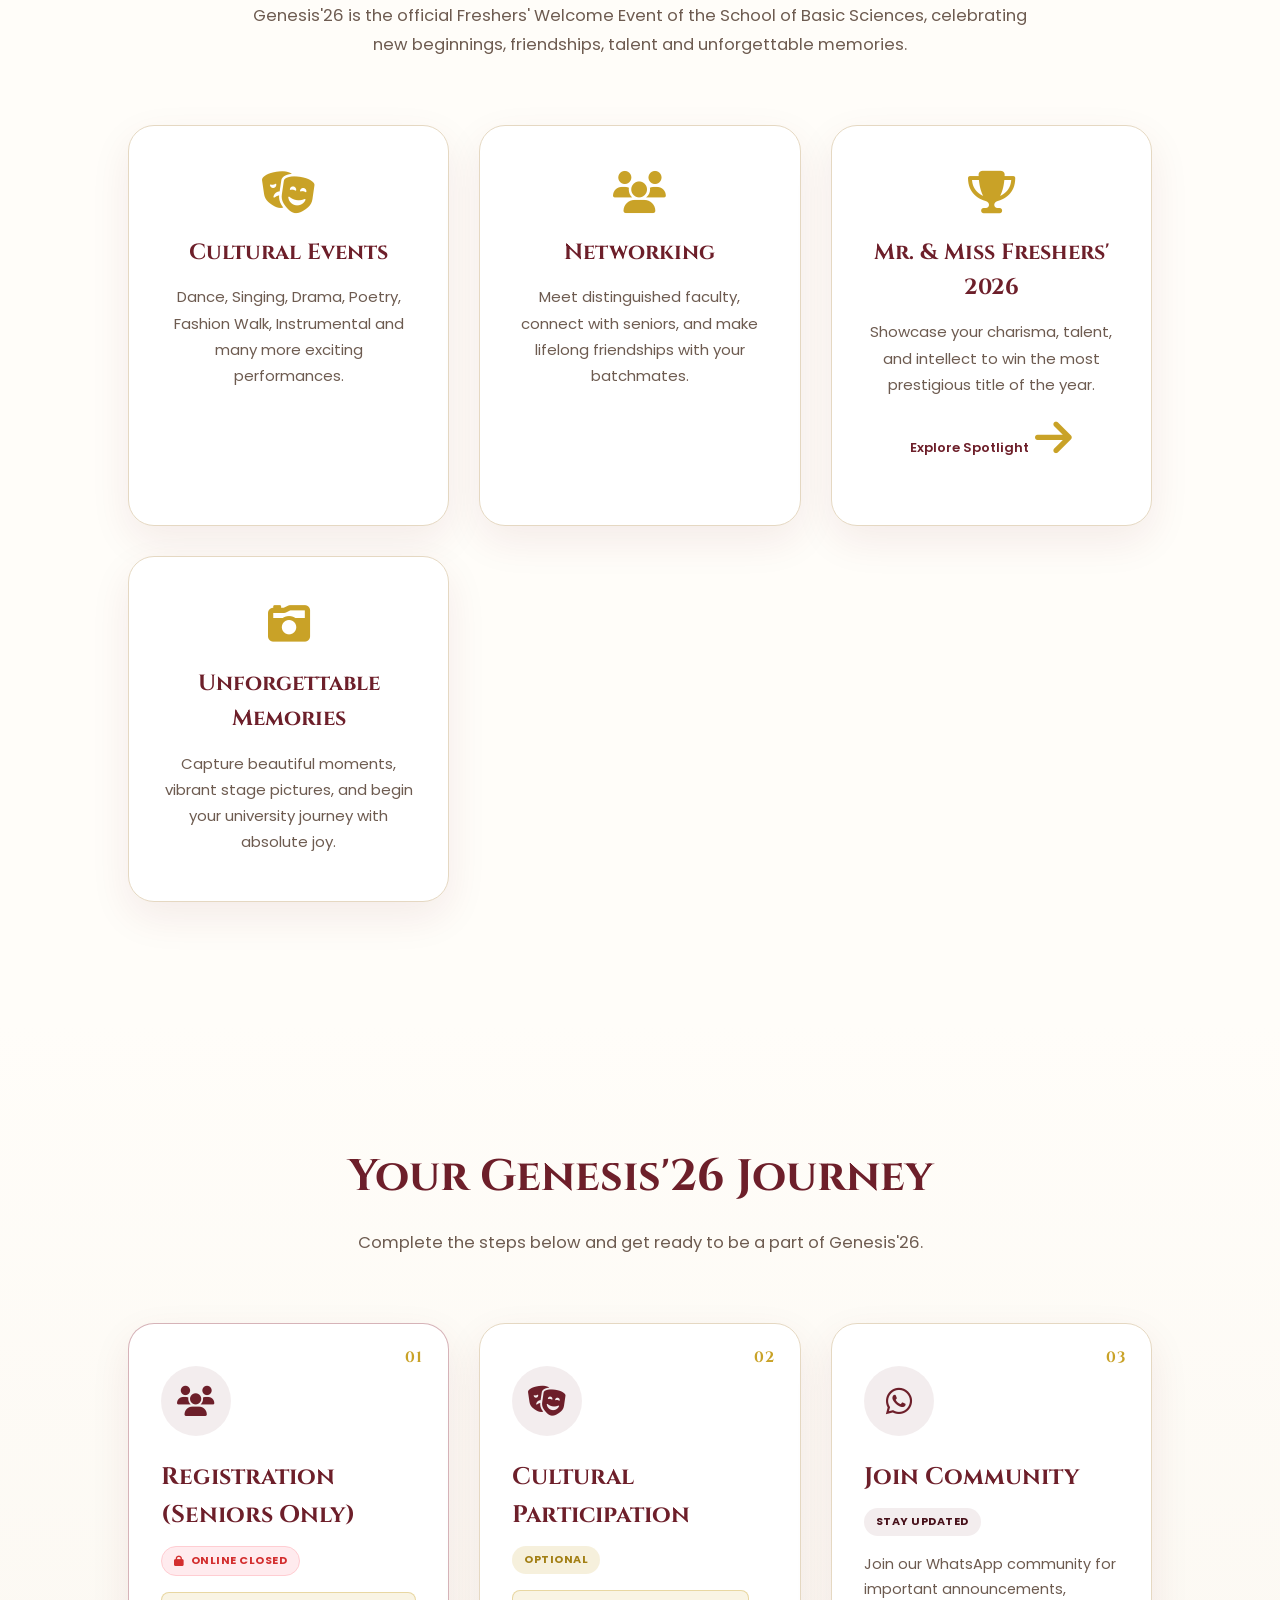
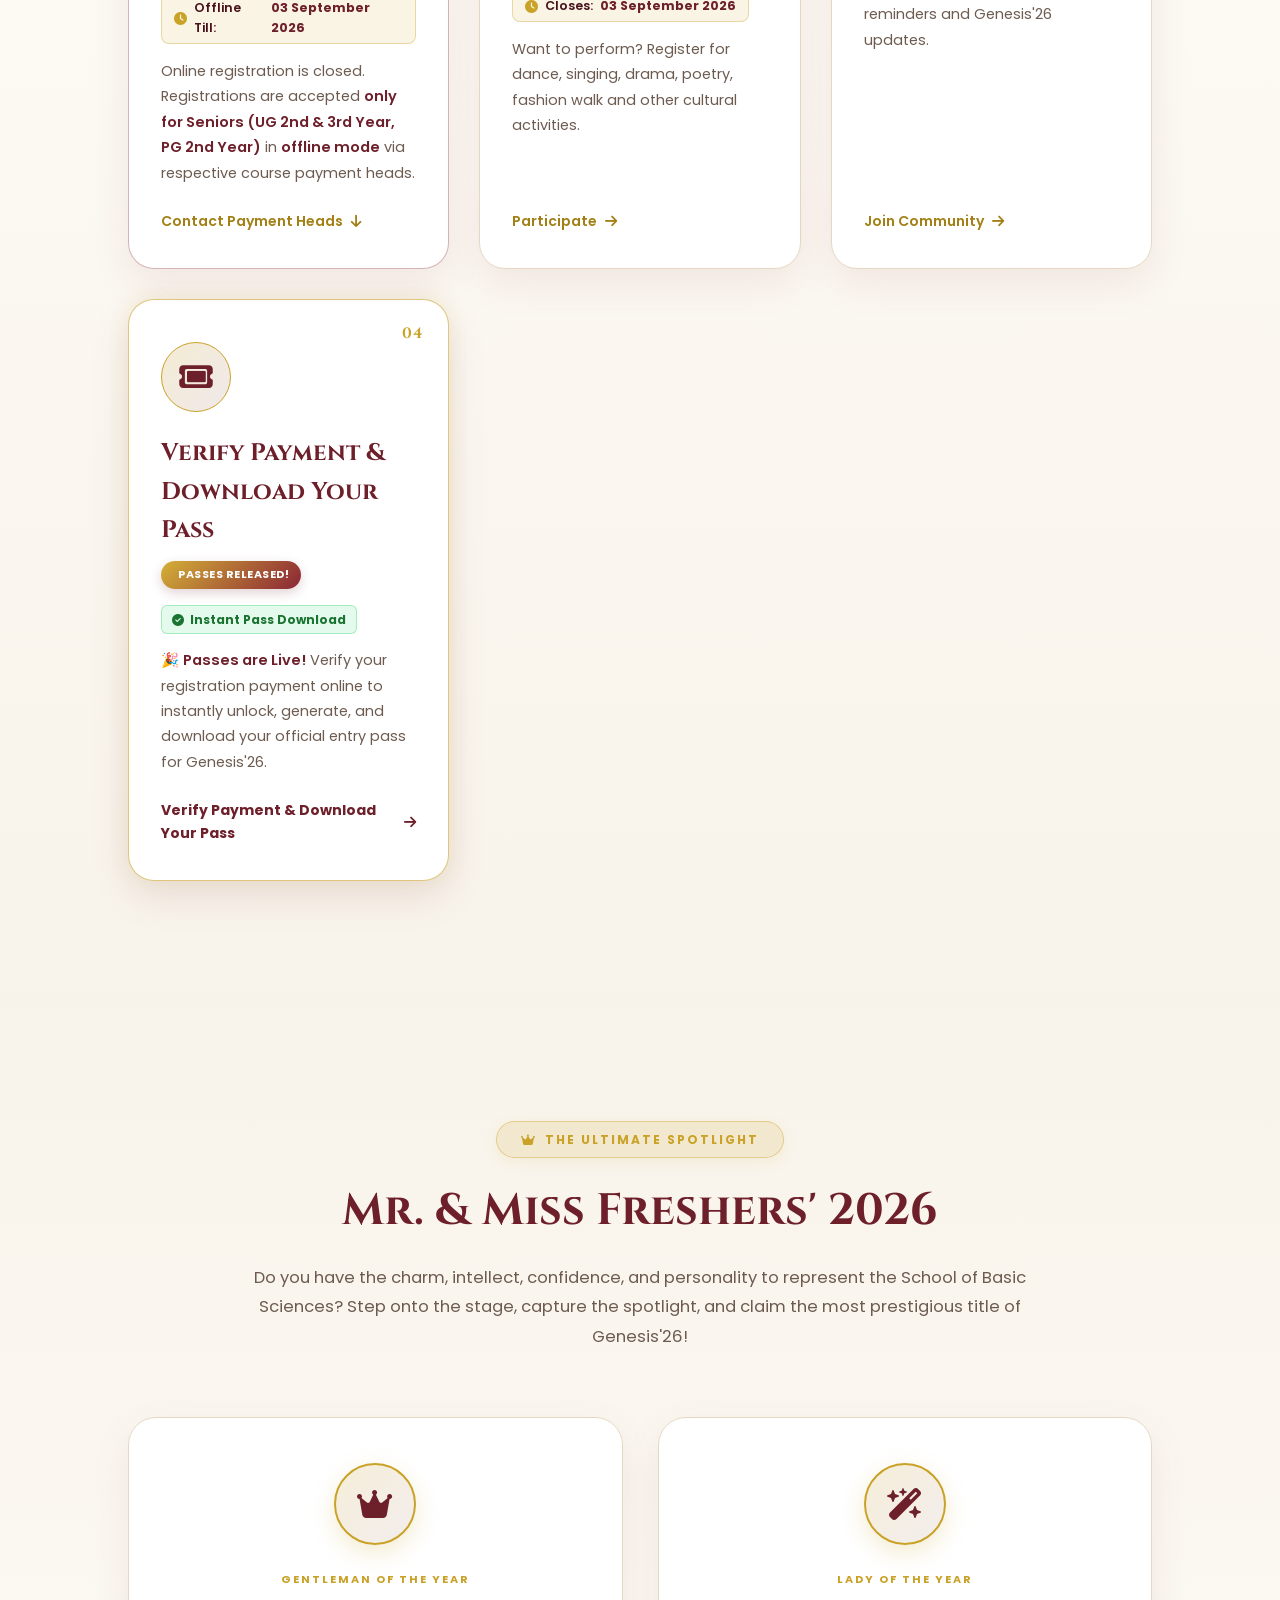
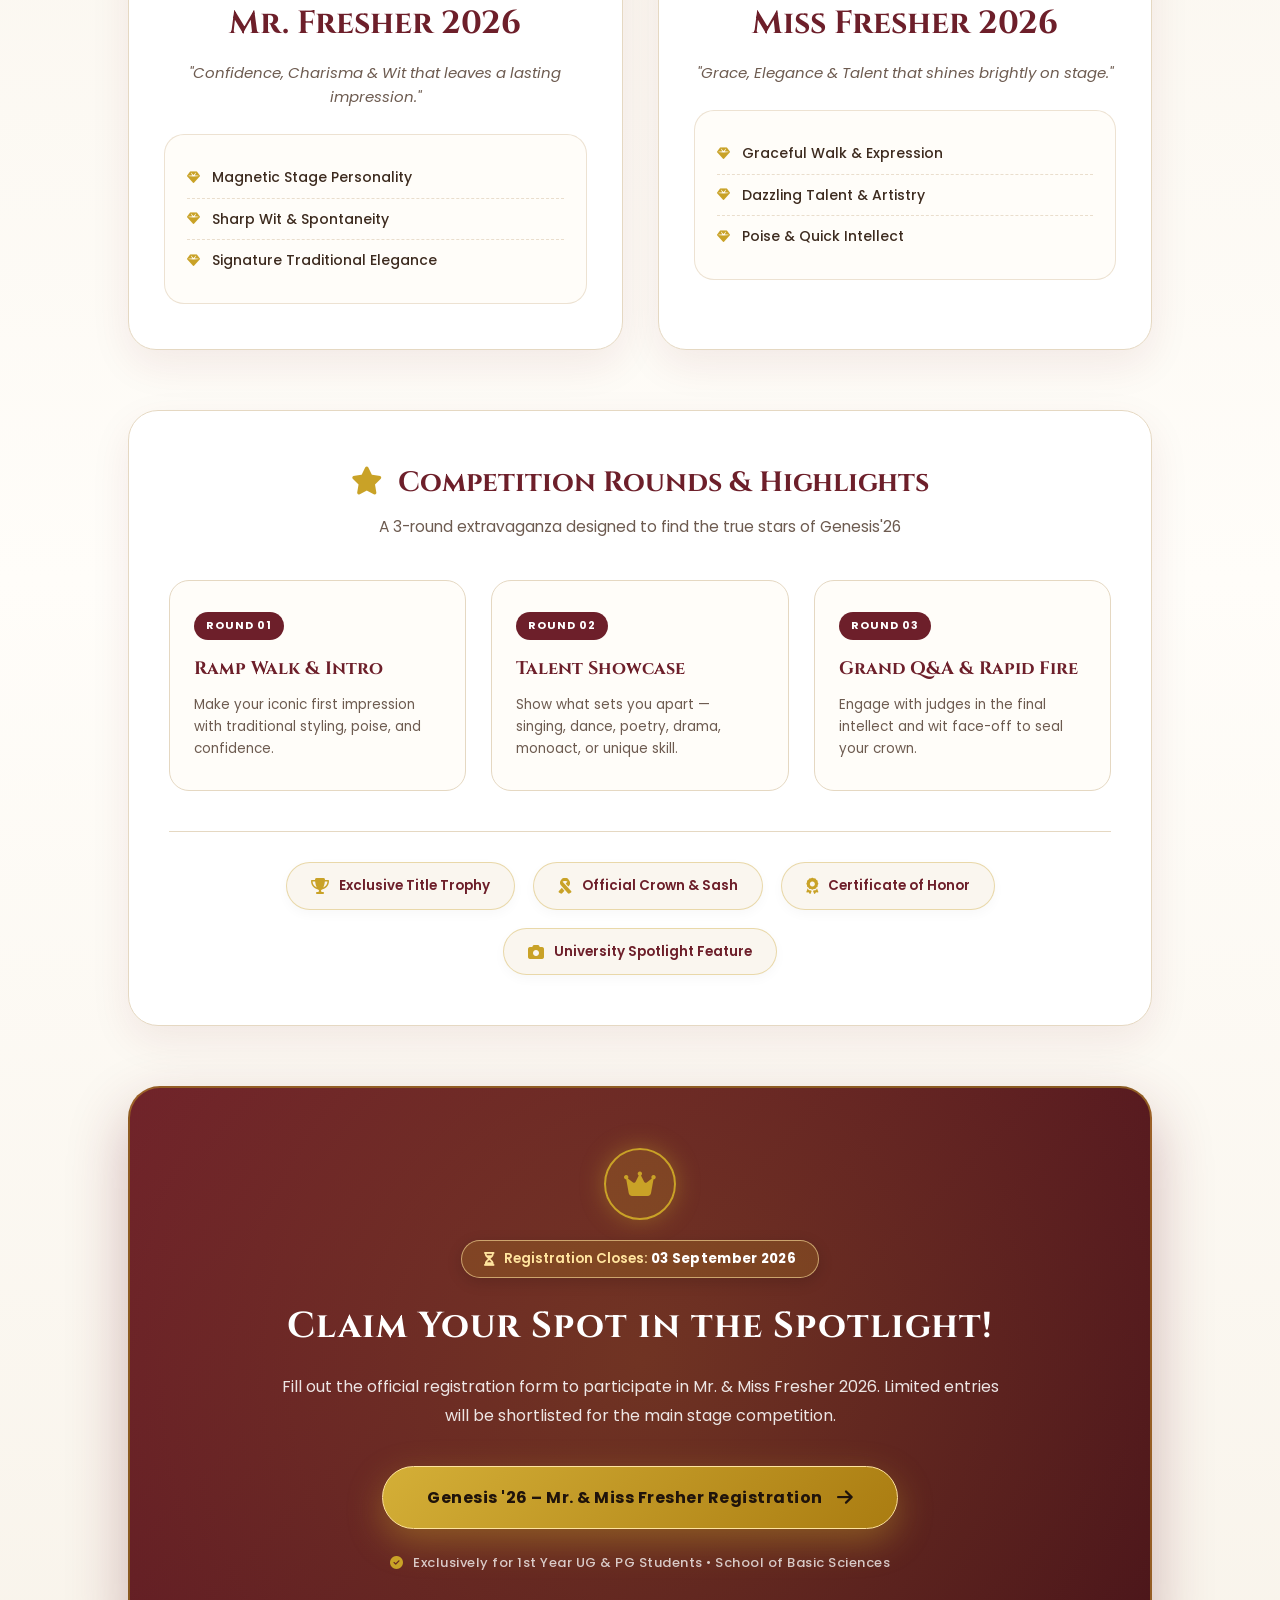
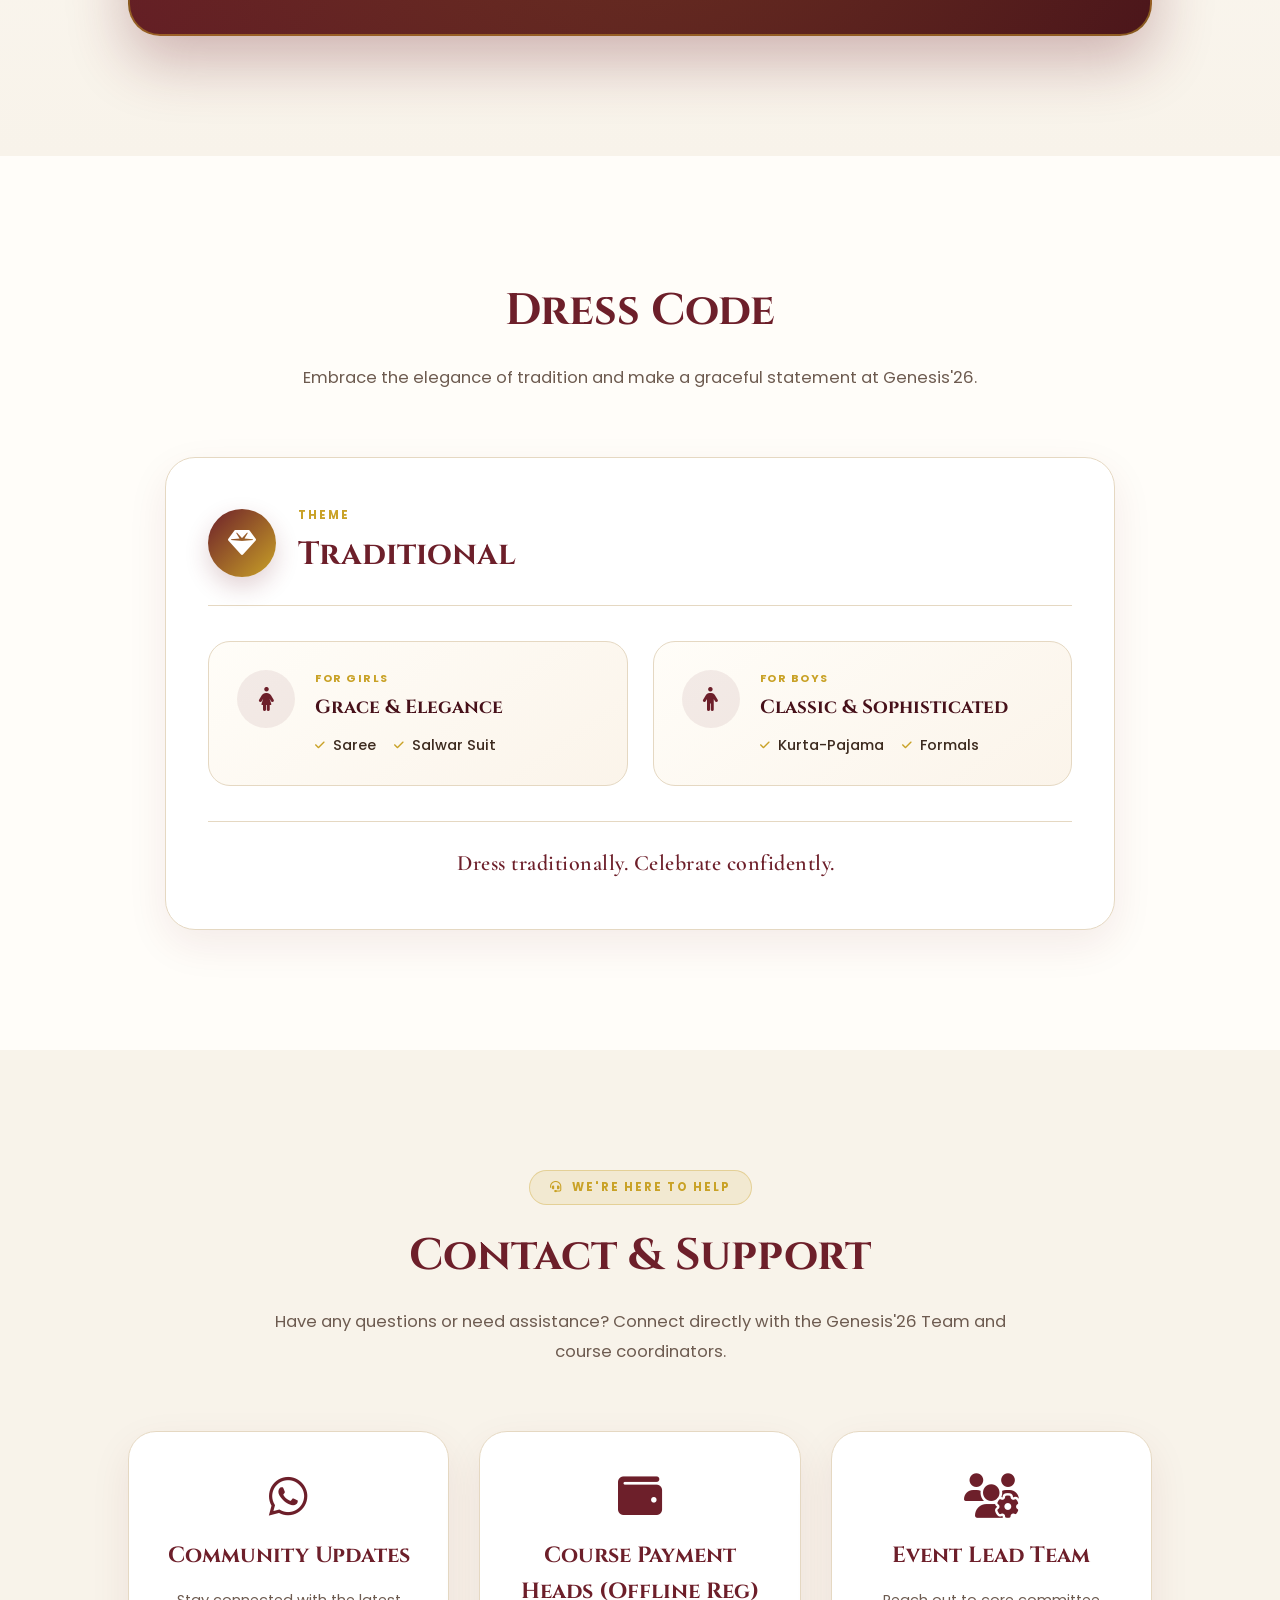
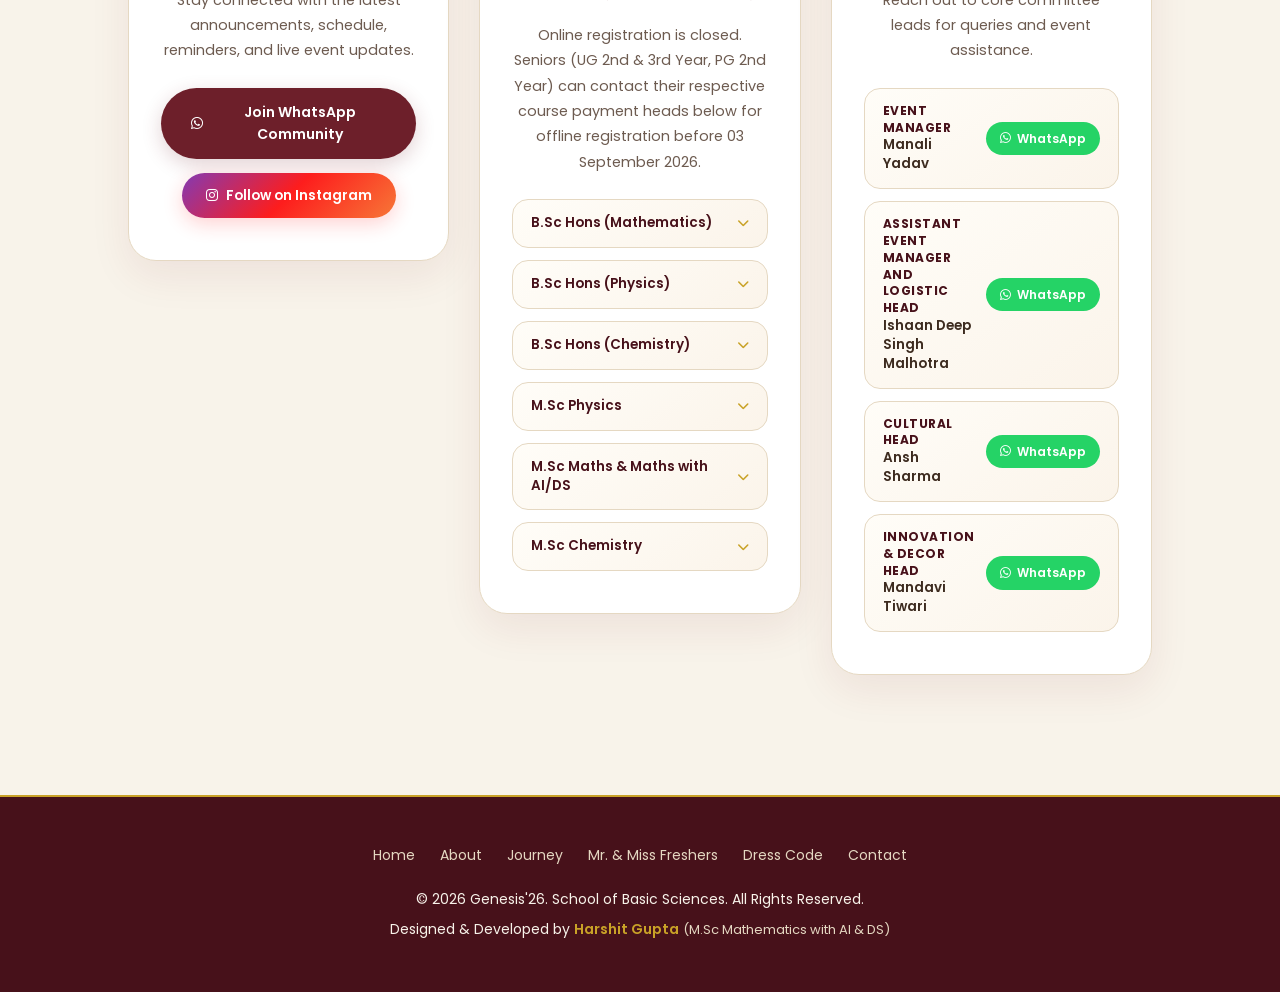
==== commit 6cbd25cf: "head added" ====
--- a/index.html
+++ b/index.html
@@ -947,6 +947,16 @@
 
                 <div class="team-contact-item">
                     <div class="team-info">
+                        <strong>Assistant Event Manager and Logistic Head</strong>
+                        <span>Ishaan Deep Singh Malhotra</span>
+                    </div>
+                    <a href="https://wa.me/+918303491202" target="_blank">
+                        <i class="fa-brands fa-whatsapp"></i> WhatsApp
+                    </a>
+                </div>
+
+                <div class="team-contact-item">
+                    <div class="team-info">
                         <strong>Cultural Head</strong>
                         <span>Ansh Sharma</span>
                     </div>
